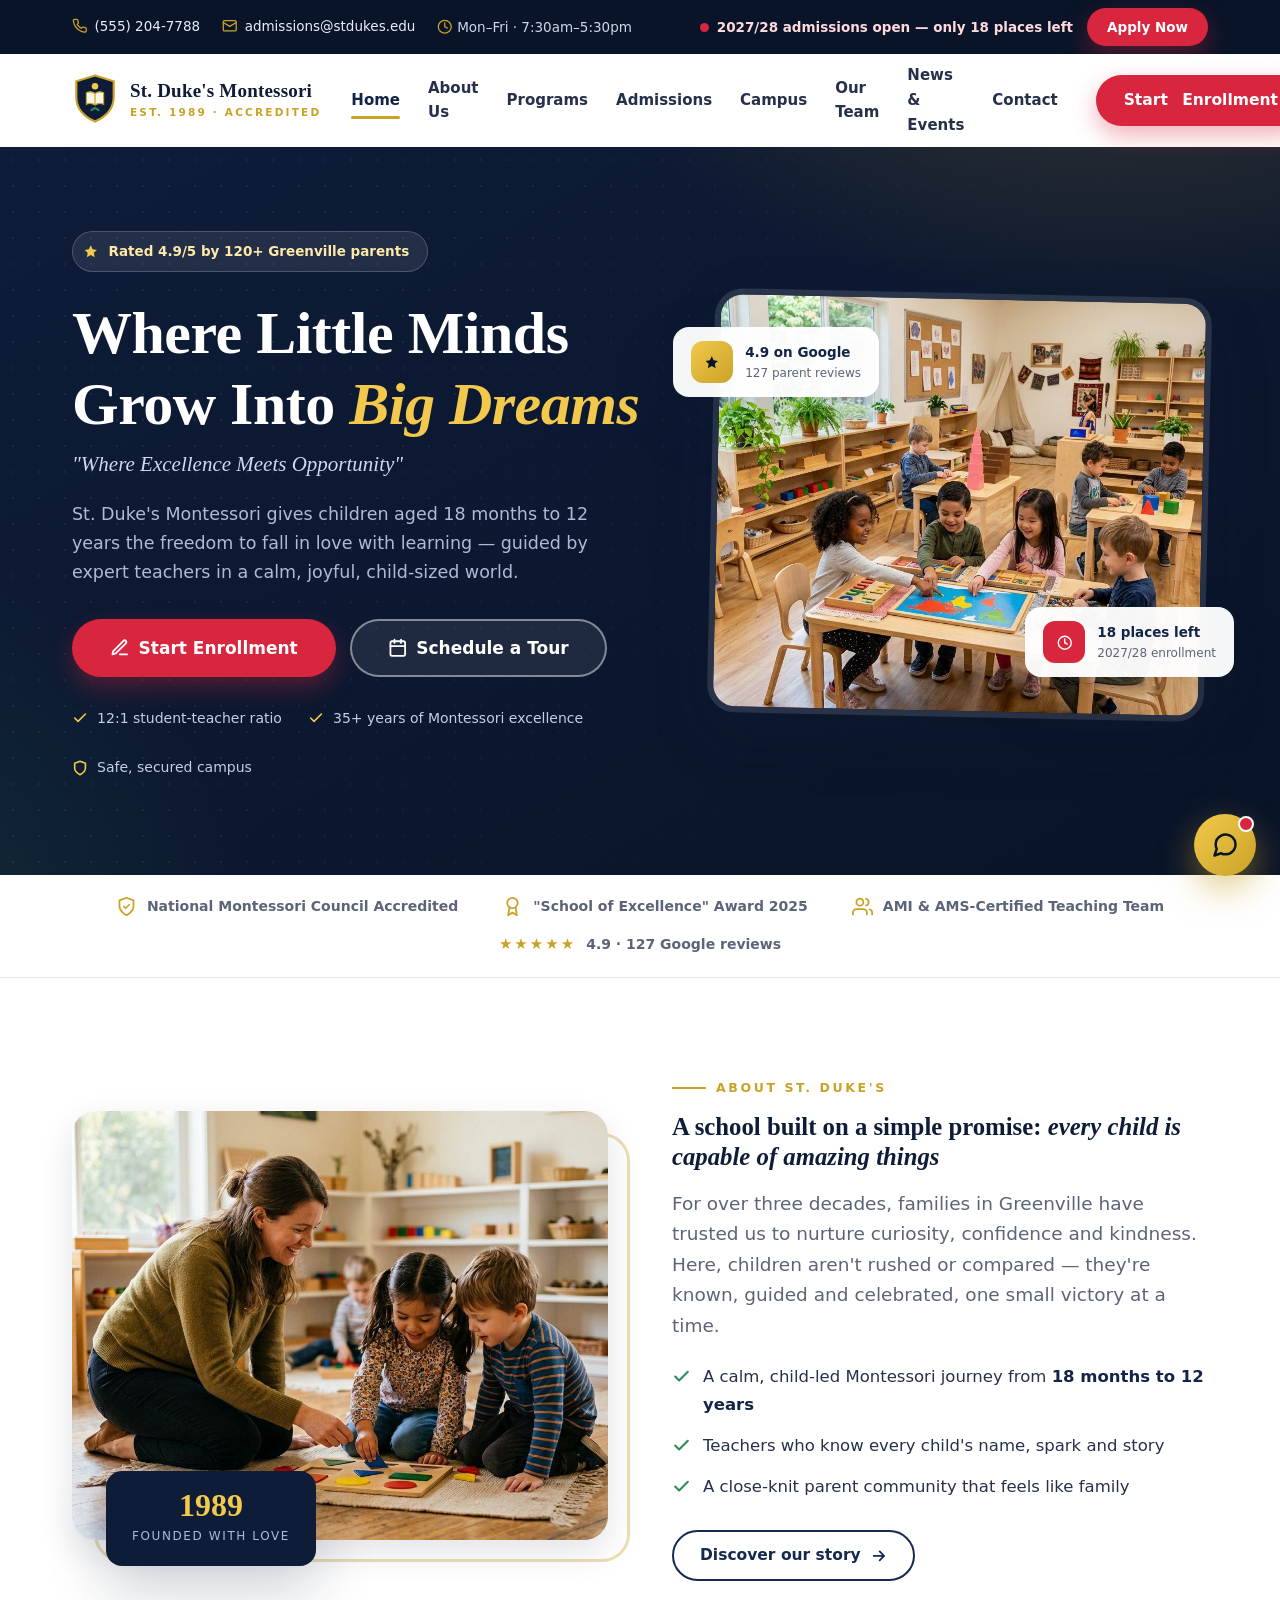
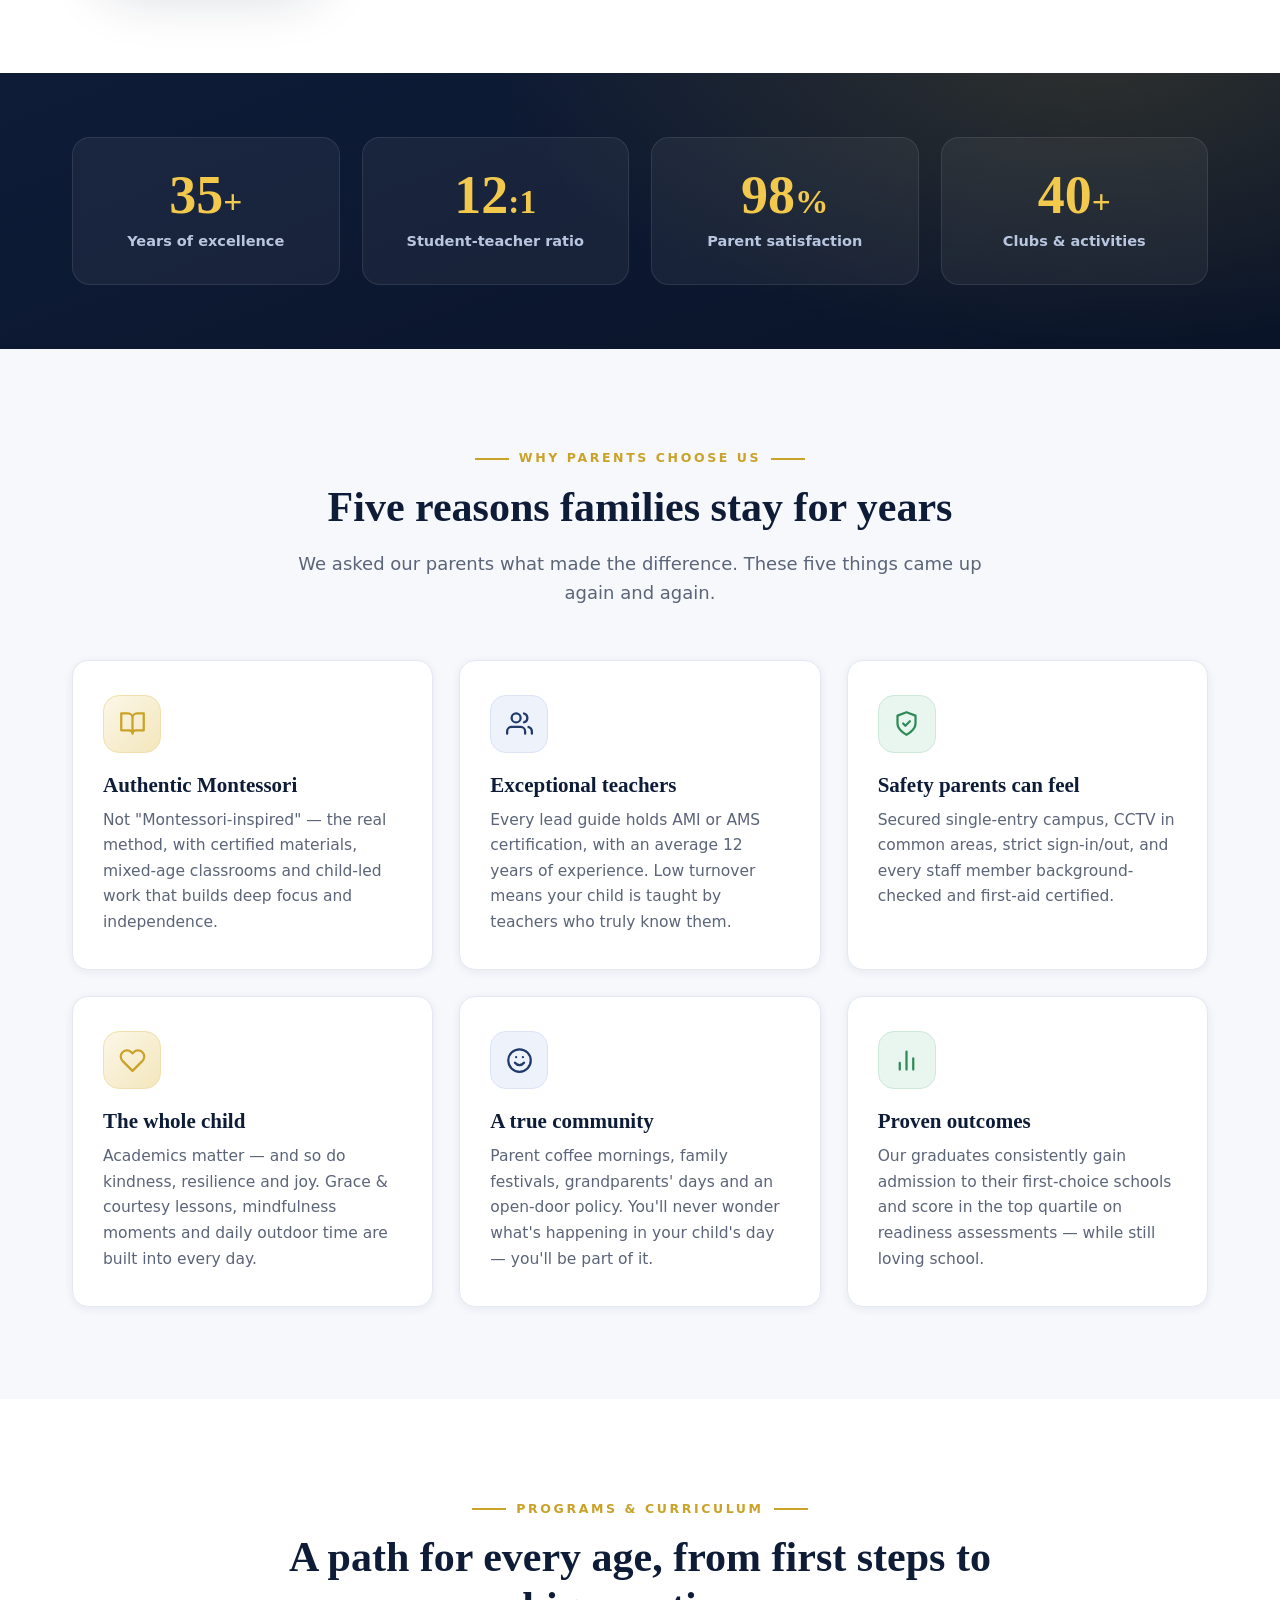
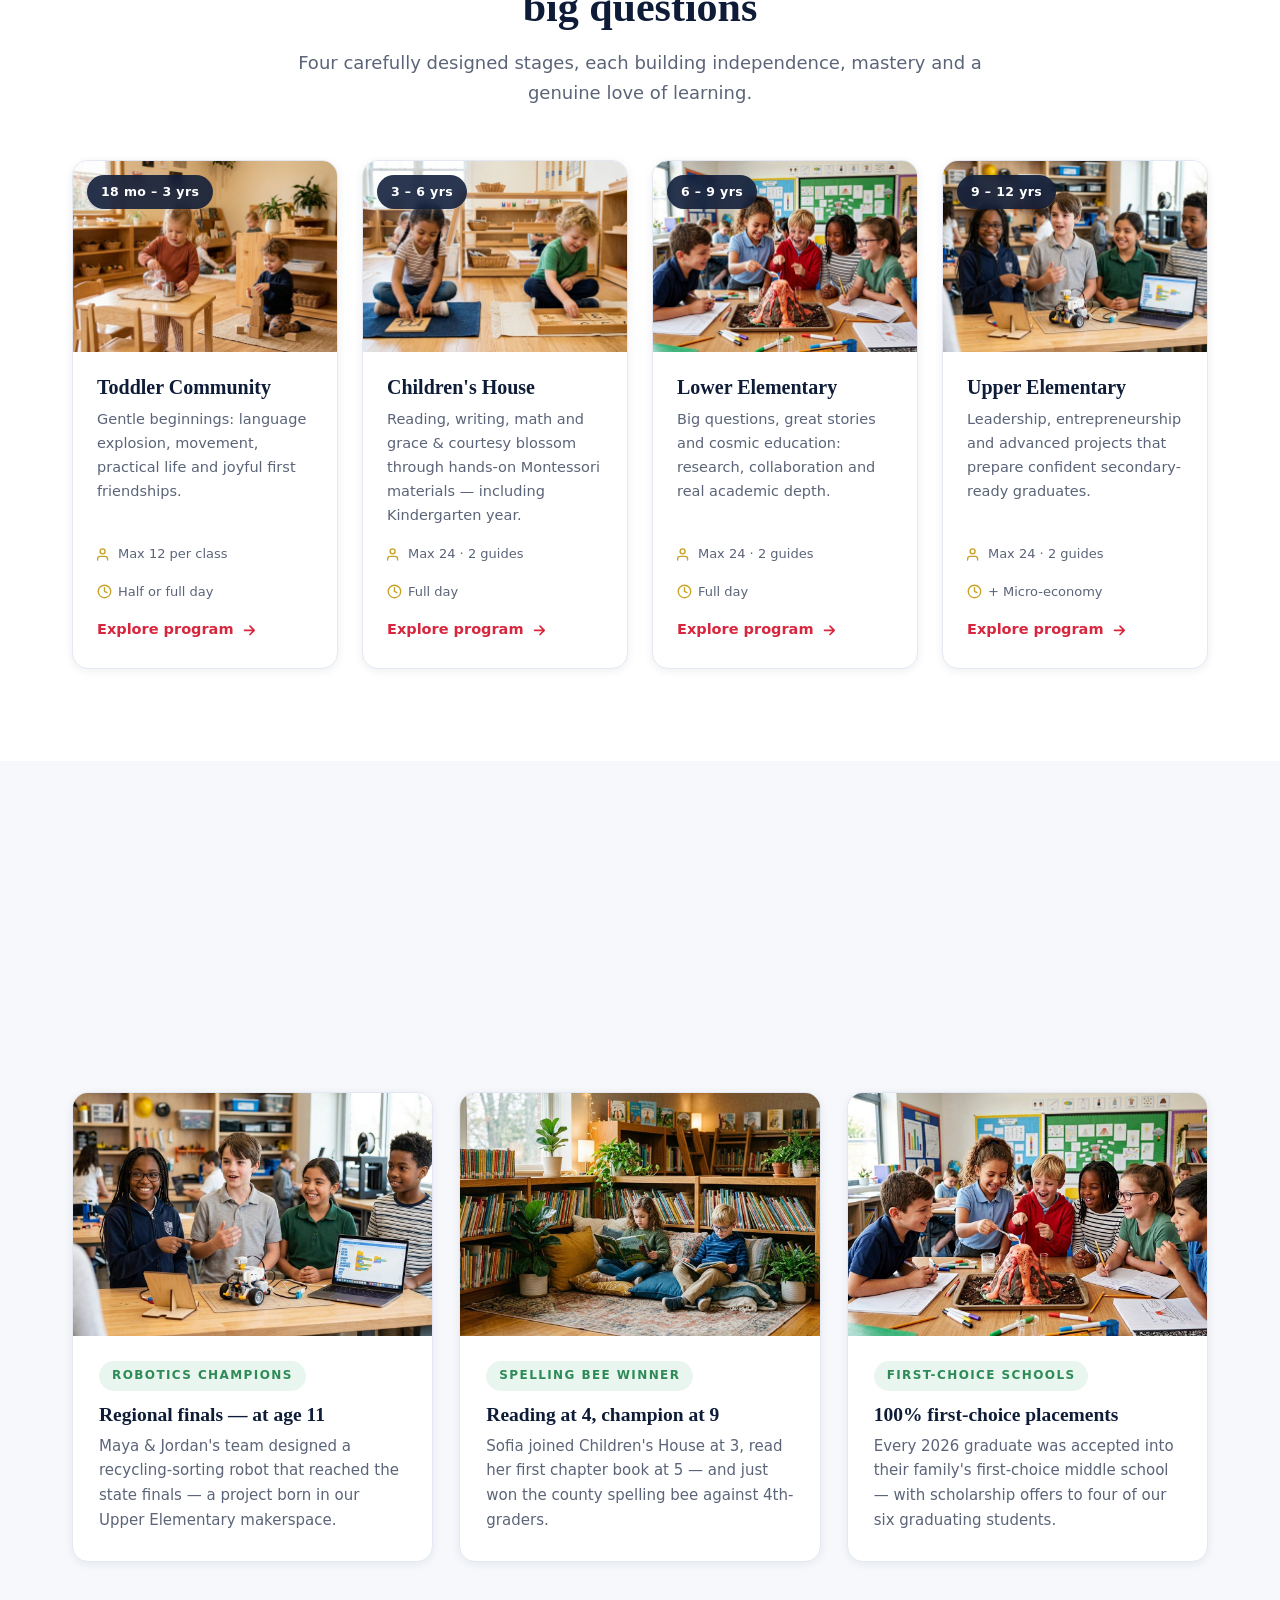
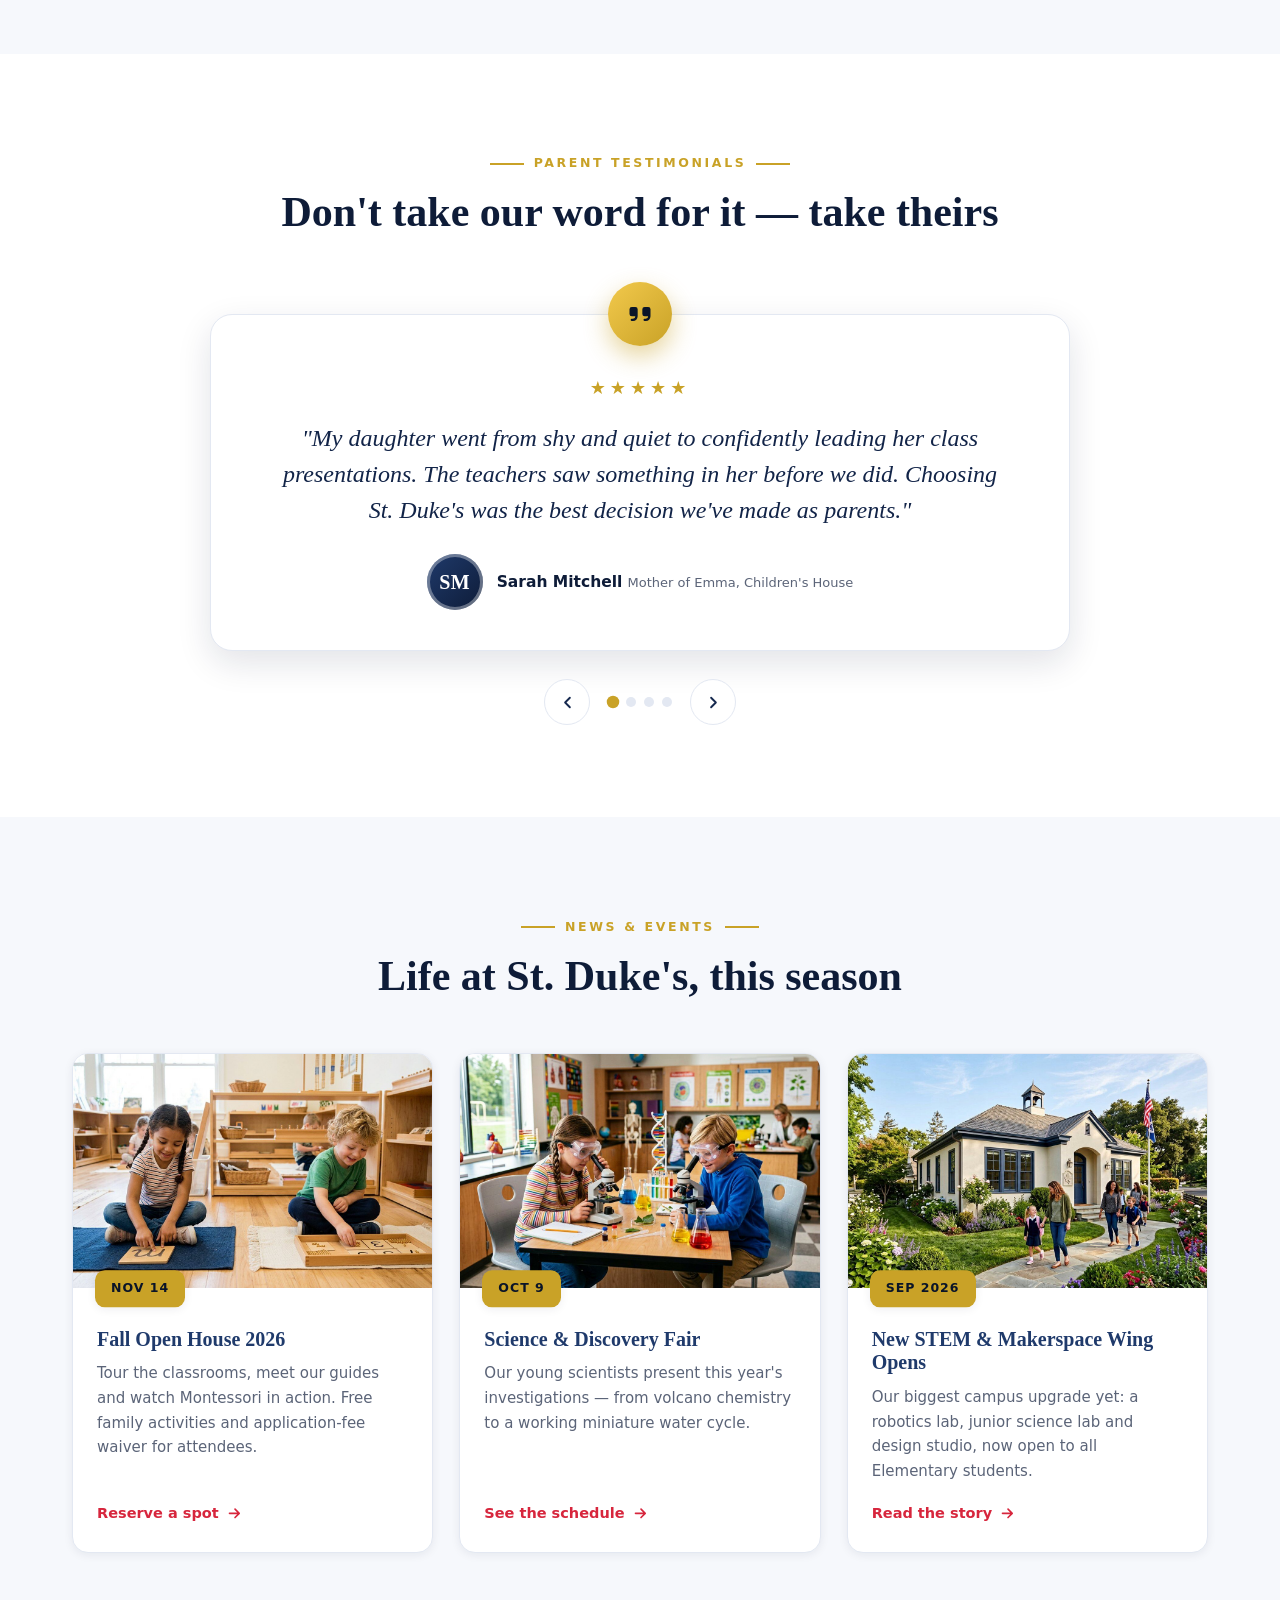
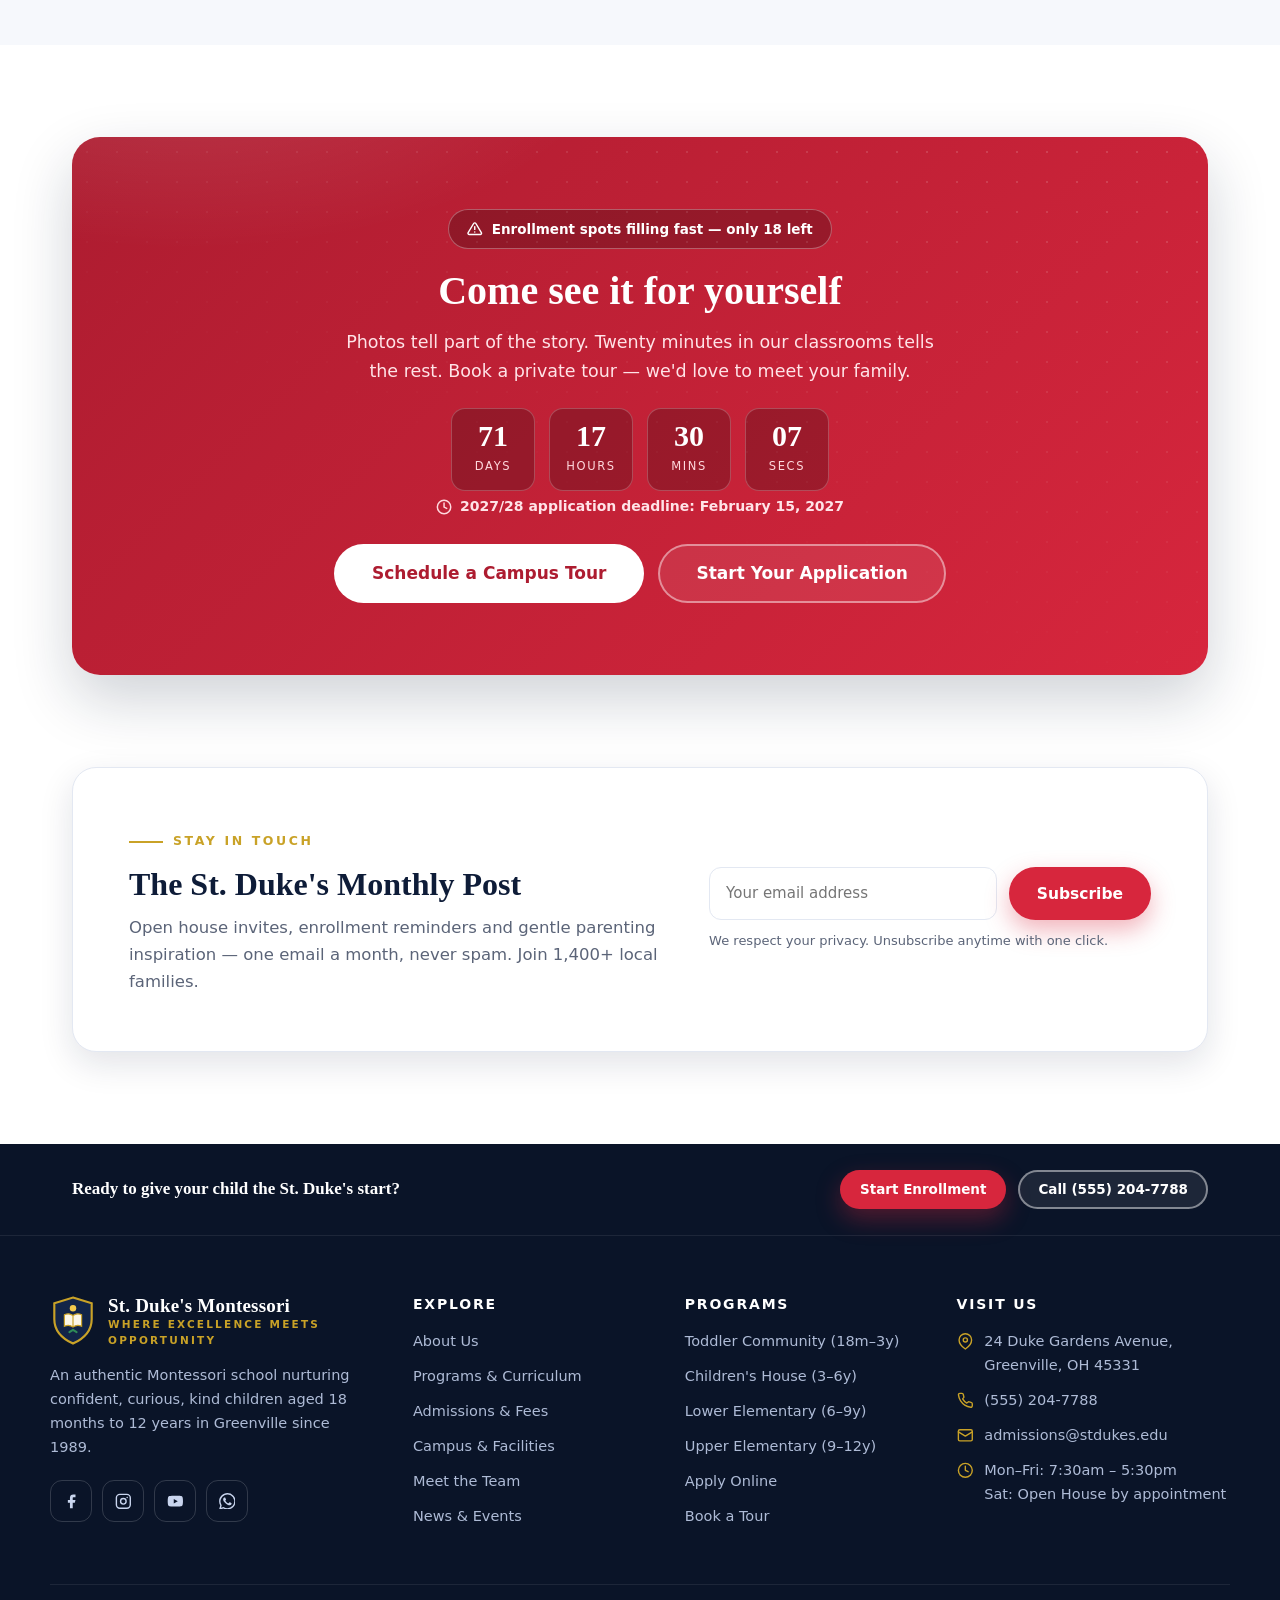
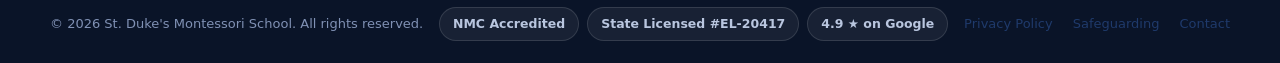
==== index.html @ 79bd8e78 "Build complete St. Duke's Montessori School website - 8 fully responsive pages: home, about, program" ====
<!DOCTYPE html>
<html lang="en">
<head>
  <meta charset="UTF-8">
  <meta name="viewport" content="width=device-width, initial-scale=1.0">
  <title>St. Duke's Montessori School | Top-Rated Montessori in Greenville — Enroll for 2027/28</title>
  <meta name="description" content="St. Duke's Montessori School in Greenville — authentic Montessori education for ages 18 months–12 years. 12:1 ratio, AMI-certified guides, 98% parent satisfaction. Tours every week. Start enrollment today — limited places for 2027/28.">
  <meta name="keywords" content="Greenville schools, Montessori school Greenville, private school, preschool, kindergarten, elementary school, enroll">
  <link rel="canonical" href="https://www.stdukes.edu/">
  <meta property="og:type" content="website">
  <meta property="og:title" content="St. Duke's Montessori School — Where Excellence Meets Opportunity">
  <meta property="og:description" content="Authentic Montessori education for ages 18 months–12 years. 12:1 ratio, 98% parent satisfaction. Schedule a tour today.">
  <meta property="og:image" content="assets/img/hero.jpg">
  <link rel="icon" type="image/svg+xml" href="favicon.svg">
  <link rel="stylesheet" href="css/styles.css">
  <script type="application/ld+json">
  {
    "@context": "https://schema.org",
    "@type": "School",
    "name": "St. Duke's Montessori School",
    "slogan": "Where Excellence Meets Opportunity",
    "description": "Authentic Montessori education for children aged 18 months to 12 years in Greenville.",
    "address": {
      "@type": "PostalAddress",
      "streetAddress": "24 Duke Gardens Avenue",
      "addressLocality": "Greenville",
      "addressRegion": "OH",
      "postalCode": "45331",
      "addressCountry": "US"
    },
    "telephone": "+1-555-204-7788",
    "email": "admissions@stdukes.edu",
    "openingHours": "Mo-Fr 07:30-17:30",
    "foundingDate": "1989",
    "aggregateRating": {
      "@type": "AggregateRating",
      "ratingValue": "4.9",
      "reviewCount": "127"
    }
  }
  </script>
</head>
<body>
  <a class="skip-link" href="#main">Skip to main content</a>

  <!-- ===== Top bar ===== -->
  <div class="topbar">
    <div class="container topbar-inner">
      <ul class="topbar-contact">
        <li>
          <a href="tel:+15552047788">
            <svg class="icon" viewBox="0 0 24 24" fill="none" stroke="currentColor" stroke-width="2" stroke-linecap="round" stroke-linejoin="round"><path d="M22 16.92v3a2 2 0 0 1-2.18 2 19.79 19.79 0 0 1-8.63-3.07 19.5 19.5 0 0 1-6-6 19.79 19.79 0 0 1-3.07-8.67A2 2 0 0 1 4.11 2h3a2 2 0 0 1 2 1.72c.12.9.34 1.79.66 2.64a2 2 0 0 1-.45 2.11L8.09 9.91a16 16 0 0 0 6 6l1.44-1.23a2 2 0 0 1 2.11-.45c.85.32 1.74.54 2.64.66A2 2 0 0 1 22 16.92z"/></svg>
            (555) 204-7788
          </a>
        </li>
        <li>
          <a href="mailto:admissions@stdukes.edu">
            <svg class="icon" viewBox="0 0 24 24" fill="none" stroke="currentColor" stroke-width="2" stroke-linecap="round" stroke-linejoin="round"><rect x="2" y="4" width="20" height="16" rx="2"/><path d="m22 7-10 6L2 7"/></svg>
            admissions@stdukes.edu
          </a>
        </li>
        <li class="hours-item">
          <svg class="icon" viewBox="0 0 24 24" fill="none" stroke="currentColor" stroke-width="2" stroke-linecap="round" stroke-linejoin="round" style="color:var(--gold)"><circle cx="12" cy="12" r="10"/><path d="M12 6v6l4 2"/></svg>
          Mon–Fri · 7:30am–5:30pm
        </li>
      </ul>
      <div class="topbar-right">
        <span class="topbar-urgency"><span class="pulse-dot" aria-hidden="true"></span>2027/28 admissions open — only 18 places left</span>
        <a class="btn btn-red btn-sm" href="admissions.html#apply">Apply Now</a>
      </div>
    </div>
  </div>

  <!-- ===== Header ===== -->
  <header class="site-header">
    <div class="container header-inner">
      <a class="brand" href="index.html" aria-label="St. Duke's Montessori School — home">
        <svg class="brand-crest" viewBox="0 0 64 72" aria-hidden="true">
          <path d="M32 2l26 8v22c0 16-11 27-26 34C17 59 6 48 6 32V10l26-8z" fill="#0e1c38"/>
          <path d="M32 2l26 8v22c0 16-11 27-26 34C17 59 6 48 6 32V10l26-8z" fill="none" stroke="#c9a227" stroke-width="3"/>
          <path d="M20 42c4-2 8-2 12 1 4-3 8-3 12-1v-16c-4-2-8-2-12 1-4-3-8-3-12-1v16z" fill="#fbf6e7" stroke="#c9a227" stroke-width="1.6"/>
          <path d="M32 27v16" stroke="#c9a227" stroke-width="1.6"/>
          <circle cx="32" cy="17" r="4.5" fill="#f2c94c"/>
          <path d="M27 50l5-3 5 3" stroke="#2e8b57" stroke-width="3" fill="none" stroke-linecap="round" stroke-linejoin="round"/>
        </svg>
        <span class="brand-text">
          <span class="brand-name">St. Duke's Montessori</span>
          <span class="brand-tag">Est. 1989 · Accredited</span>
        </span>
      </a>
      <nav class="nav" id="primary-nav" aria-label="Primary navigation">
        <ul>
          <li><a href="index.html" aria-current="page">Home</a></li>
          <li><a href="about.html">About Us</a></li>
          <li><a href="programs.html">Programs</a></li>
          <li><a href="admissions.html">Admissions</a></li>
          <li><a href="facilities.html">Campus</a></li>
          <li><a href="team.html">Our Team</a></li>
          <li><a href="events.html">News &amp; Events</a></li>
          <li><a href="contact.html">Contact</a></li>
        </ul>
      </nav>
      <div class="header-actions">
        <a class="btn btn-red" href="admissions.html#apply"><span class="header-cta-text">Start&nbsp;</span>Enrollment</a>
        <button class="nav-toggle" aria-expanded="false" aria-controls="primary-nav" aria-label="Toggle menu">
          <svg class="icon" viewBox="0 0 24 24" fill="none" stroke="currentColor" stroke-width="2.4" stroke-linecap="round"><path d="M4 7h16M4 12h16M4 17h16"/></svg>
        </button>
      </div>
    </div>
  </header>

  <main id="main">
    <!-- ===== Hero ===== -->
    <section class="hero">
      <div class="container hero-inner">
        <div class="hero-copy">
          <span class="hero-badge">
            <svg class="icon" viewBox="0 0 24 24" fill="currentColor"><path d="M12 2l2.9 6.26L21.5 9.3l-4.75 4.4L18 20.5 12 17l-6 3.5 1.25-6.8L2.5 9.3l6.6-1.04L12 2z"/></svg>
            Rated 4.9/5 by 120+ Greenville parents
          </span>
          <h1>Where Little Minds Grow Into <span class="accent">Big Dreams</span></h1>
          <p class="hero-tagline">"Where Excellence Meets Opportunity"</p>
          <p class="hero-sub">St. Duke's Montessori gives children aged 18 months to 12 years the freedom to fall in love with learning — guided by expert teachers in a calm, joyful, child-sized world.</p>
          <div class="hero-ctas">
            <a class="btn btn-red btn-lg" href="admissions.html#apply">
              <svg class="icon" viewBox="0 0 24 24" fill="none" stroke="currentColor" stroke-width="2.2" stroke-linecap="round" stroke-linejoin="round"><path d="M12 20h9"/><path d="M16.5 3.5a2.12 2.12 0 0 1 3 3L7 19l-4 1 1-4Z"/></svg>
              Start Enrollment
            </a>
            <a class="btn btn-ghost-light btn-lg" href="contact.html#tour">
              <svg class="icon" viewBox="0 0 24 24" fill="none" stroke="currentColor" stroke-width="2.2" stroke-linecap="round" stroke-linejoin="round"><rect x="3" y="4" width="18" height="18" rx="2"/><path d="M16 2v4M8 2v4M3 10h18"/></svg>
              Schedule a Tour
            </a>
          </div>
          <ul class="hero-trust">
            <li>
              <svg class="icon" viewBox="0 0 24 24" fill="none" stroke="currentColor" stroke-width="2.4" stroke-linecap="round" stroke-linejoin="round"><path d="M20 6 9 17l-5-5"/></svg>
              12:1 student-teacher ratio
            </li>
            <li>
              <svg class="icon" viewBox="0 0 24 24" fill="none" stroke="currentColor" stroke-width="2.4" stroke-linecap="round" stroke-linejoin="round"><path d="M20 6 9 17l-5-5"/></svg>
              35+ years of Montessori excellence
            </li>
            <li>
              <svg class="icon" viewBox="0 0 24 24" fill="none" stroke="currentColor" stroke-width="2.4" stroke-linecap="round" stroke-linejoin="round"><path d="M12 22s8-4 8-10V5l-8-3-8 3v7c0 6 8 10 8 10z"/></svg>
              Safe, secured campus
            </li>
          </ul>
        </div>
        <div class="hero-media">
          <div class="hero-frame">
            <img src="assets/img/hero.jpg" alt="Happy children learning together with Montessori materials in a bright St. Duke's classroom" fetchpriority="high">
          </div>
          <div class="float-card fc-rating">
            <span class="fc-icon">
              <svg class="icon" viewBox="0 0 24 24" fill="currentColor"><path d="M12 2l2.9 6.26L21.5 9.3l-4.75 4.4L18 20.5 12 17l-6 3.5 1.25-6.8L2.5 9.3l6.6-1.04L12 2z"/></svg>
            </span>
            <span>4.9 on Google<small>127 parent reviews</small></span>
          </div>
          <div class="float-card fc-spots">
            <span class="fc-icon">
              <svg class="icon" viewBox="0 0 24 24" fill="none" stroke="currentColor" stroke-width="2.2" stroke-linecap="round" stroke-linejoin="round"><circle cx="12" cy="12" r="10"/><path d="M12 6v6l4 2"/></svg>
            </span>
            <span>18 places left<small>2027/28 enrollment</small></span>
          </div>
        </div>
      </div>
    </section>

    <!-- ===== Trust strip ===== -->
    <div class="trust-strip">
      <div class="container trust-inner">
        <span class="trust-item">
          <svg class="icon" viewBox="0 0 24 24" fill="none" stroke="currentColor" stroke-width="2" stroke-linecap="round" stroke-linejoin="round"><path d="M12 22s8-4 8-10V5l-8-3-8 3v7c0 6 8 10 8 10z"/><path d="m9 12 2 2 4-4"/></svg>
          National Montessori Council Accredited
        </span>
        <span class="trust-item">
          <svg class="icon" viewBox="0 0 24 24" fill="none" stroke="currentColor" stroke-width="2" stroke-linecap="round" stroke-linejoin="round"><circle cx="12" cy="8" r="6"/><path d="M15.5 13 17 22l-5-3-5 3 1.5-9"/></svg>
          "School of Excellence" Award 2025
        </span>
        <span class="trust-item">
          <svg class="icon" viewBox="0 0 24 24" fill="none" stroke="currentColor" stroke-width="2" stroke-linecap="round" stroke-linejoin="round"><path d="M17 21v-2a4 4 0 0 0-4-4H5a4 4 0 0 0-4 4v2"/><circle cx="9" cy="7" r="4"/><path d="M23 21v-2a4 4 0 0 0-3-3.87M16 3.13a4 4 0 0 1 0 7.75"/></svg>
          AMI &amp; AMS-Certified Teaching Team
        </span>
        <span class="trust-item"><span class="stars" aria-hidden="true">★★★★★</span> 4.9 · 127 Google reviews</span>
      </div>
    </div>

    <!-- ===== About teaser ===== -->
    <section class="section">
      <div class="container split">
        <div class="split-media reveal">
          <img src="assets/img/about.jpg" alt="A St. Duke's teacher guiding two children through a hands-on Montessori activity" loading="lazy">
          <div class="split-badge">
            <span class="num">1989</span>
            <span class="lbl">Founded with love</span>
          </div>
        </div>
        <div class="reveal reveal-d1">
          <span class="eyebrow">About St. Duke's</span>
          <h2>A school built on a simple promise: <em>every child is capable of amazing things</em></h2>
          <p class="lead" style="margin: 18px 0 22px;">For over three decades, families in Greenville have trusted us to nurture curiosity, confidence and kindness. Here, children aren't rushed or compared — they're known, guided and celebrated, one small victory at a time.</p>
          <ul class="check-list" style="margin-bottom: 30px;">
            <li>
              <svg class="icon" viewBox="0 0 24 24" fill="none" stroke="currentColor" stroke-width="2.6" stroke-linecap="round" stroke-linejoin="round"><path d="M20 6 9 17l-5-5"/></svg>
              <span>A calm, child-led Montessori journey from <strong>18 months to 12 years</strong></span>
            </li>
            <li>
              <svg class="icon" viewBox="0 0 24 24" fill="none" stroke="currentColor" stroke-width="2.6" stroke-linecap="round" stroke-linejoin="round"><path d="M20 6 9 17l-5-5"/></svg>
              <span>Teachers who know every child's name, spark and story</span>
            </li>
            <li>
              <svg class="icon" viewBox="0 0 24 24" fill="none" stroke="currentColor" stroke-width="2.6" stroke-linecap="round" stroke-linejoin="round"><path d="M20 6 9 17l-5-5"/></svg>
              <span>A close-knit parent community that feels like family</span>
            </li>
          </ul>
          <a class="btn btn-outline" href="about.html">
            Discover our story
            <svg class="icon" viewBox="0 0 24 24" fill="none" stroke="currentColor" stroke-width="2.4" stroke-linecap="round" stroke-linejoin="round"><path d="M5 12h14M13 6l6 6-6 6"/></svg>
          </a>
        </div>
      </div>
    </section>

    <!-- ===== Stats band ===== -->
    <section class="section-navy section-sm">
      <div class="container">
        <div class="stats-grid">
          <div class="stat-card reveal">
            <div class="stat-num"><span data-count="35">35</span><span class="suffix">+</span></div>
            <div class="stat-lbl">Years of excellence</div>
          </div>
          <div class="stat-card reveal reveal-d1">
            <div class="stat-num"><span data-count="12">12</span><span class="suffix">:1</span></div>
            <div class="stat-lbl">Student-teacher ratio</div>
          </div>
          <div class="stat-card reveal reveal-d2">
            <div class="stat-num"><span data-count="98">98</span><span class="suffix">%</span></div>
            <div class="stat-lbl">Parent satisfaction</div>
          </div>
          <div class="stat-card reveal reveal-d3">
            <div class="stat-num"><span data-count="40">40</span><span class="suffix">+</span></div>
            <div class="stat-lbl">Clubs &amp; activities</div>
          </div>
        </div>
      </div>
    </section>

    <!-- ===== Why choose us ===== -->
    <section class="section section-alt" id="why-us">
      <div class="container">
        <div class="section-head center reveal">
          <span class="eyebrow">Why parents choose us</span>
          <h2>Five reasons families stay for years</h2>
          <p class="lead">We asked our parents what made the difference. These five things came up again and again.</p>
        </div>
        <div class="features-grid">
          <article class="feature-card reveal">
            <span class="feature-icon">
              <svg class="icon" viewBox="0 0 24 24" fill="none" stroke="currentColor" stroke-width="2" stroke-linecap="round" stroke-linejoin="round"><path d="M2 3h6a4 4 0 0 1 4 4v14a3 3 0 0 0-3-3H2zM22 3h-6a4 4 0 0 0-4 4v14a3 3 0 0 1 3-3h7z"/></svg>
            </span>
            <h3>Authentic Montessori</h3>
            <p>Not "Montessori-inspired" — the real method, with certified materials, mixed-age classrooms and child-led work that builds deep focus and independence.</p>
          </article>
          <article class="feature-card reveal reveal-d1">
            <span class="feature-icon">
              <svg class="icon" viewBox="0 0 24 24" fill="none" stroke="currentColor" stroke-width="2" stroke-linecap="round" stroke-linejoin="round"><path d="M17 21v-2a4 4 0 0 0-4-4H5a4 4 0 0 0-4 4v2"/><circle cx="9" cy="7" r="4"/><path d="M23 21v-2a4 4 0 0 0-3-3.87M16 3.13a4 4 0 0 1 0 7.75"/></svg>
            </span>
            <h3>Exceptional teachers</h3>
            <p>Every lead guide holds AMI or AMS certification, with an average 12 years of experience. Low turnover means your child is taught by teachers who truly know them.</p>
          </article>
          <article class="feature-card reveal reveal-d2">
            <span class="feature-icon">
              <svg class="icon" viewBox="0 0 24 24" fill="none" stroke="currentColor" stroke-width="2" stroke-linecap="round" stroke-linejoin="round"><path d="M12 22s8-4 8-10V5l-8-3-8 3v7c0 6 8 10 8 10z"/><path d="m9 12 2 2 4-4"/></svg>
            </span>
            <h3>Safety parents can feel</h3>
            <p>Secured single-entry campus, CCTV in common areas, strict sign-in/out, and every staff member background-checked and first-aid certified.</p>
          </article>
          <article class="feature-card reveal">
            <span class="feature-icon">
              <svg class="icon" viewBox="0 0 24 24" fill="none" stroke="currentColor" stroke-width="2" stroke-linecap="round" stroke-linejoin="round"><path d="M20.84 4.61a5.5 5.5 0 0 0-7.78 0L12 5.67l-1.06-1.06a5.5 5.5 0 0 0-7.78 7.78l1.06 1.06L12 21.23l7.78-7.78 1.06-1.06a5.5 5.5 0 0 0 0-7.78z"/></svg>
            </span>
            <h3>The whole child</h3>
            <p>Academics matter — and so do kindness, resilience and joy. Grace &amp; courtesy lessons, mindfulness moments and daily outdoor time are built into every day.</p>
          </article>
          <article class="feature-card reveal reveal-d1">
            <span class="feature-icon">
              <svg class="icon" viewBox="0 0 24 24" fill="none" stroke="currentColor" stroke-width="2" stroke-linecap="round" stroke-linejoin="round"><circle cx="12" cy="12" r="10"/><path d="M8 14s1.5 2 4 2 4-2 4-2M9 9h.01M15 9h.01"/></svg>
            </span>
            <h3>A true community</h3>
            <p>Parent coffee mornings, family festivals, grandparents' days and an open-door policy. You'll never wonder what's happening in your child's day — you'll be part of it.</p>
          </article>
          <article class="feature-card reveal reveal-d2">
            <span class="feature-icon">
              <svg class="icon" viewBox="0 0 24 24" fill="none" stroke="currentColor" stroke-width="2" stroke-linecap="round" stroke-linejoin="round"><path d="M18 20V10M12 20V4M6 20v-6"/></svg>
            </span>
            <h3>Proven outcomes</h3>
            <p>Our graduates consistently gain admission to their first-choice schools and score in the top quartile on readiness assessments — while still loving school.</p>
          </article>
        </div>
      </div>
    </section>

    <!-- ===== Programs preview ===== -->
    <section class="section" id="programs">
      <div class="container">
        <div class="section-head center reveal">
          <span class="eyebrow">Programs &amp; curriculum</span>
          <h2>A path for every age, from first steps to big questions</h2>
          <p class="lead">Four carefully designed stages, each building independence, mastery and a genuine love of learning.</p>
        </div>
        <div class="programs-grid">
          <article class="program-card reveal">
            <div class="img-wrap">
              <img src="assets/img/program-toddler.jpg" alt="Toddlers exploring practical-life activities in the Toddler Community classroom" loading="lazy">
              <span class="program-age">18 mo – 3 yrs</span>
            </div>
            <div class="program-body">
              <h3>Toddler Community</h3>
              <p>Gentle beginnings: language explosion, movement, practical life and joyful first friendships.</p>
              <div class="program-meta">
                <span>
                  <svg class="icon" viewBox="0 0 24 24" fill="none" stroke="currentColor" stroke-width="2.2" stroke-linecap="round" stroke-linejoin="round"><path d="M17 21v-2a4 4 0 0 0-4-4H5a4 4 0 0 0-4 4v2"/><circle cx="9" cy="7" r="4"/></svg>
                  Max 12 per class
                </span>
                <span>
                  <svg class="icon" viewBox="0 0 24 24" fill="none" stroke="currentColor" stroke-width="2.2" stroke-linecap="round" stroke-linejoin="round"><circle cx="12" cy="12" r="10"/><path d="M12 6v6l4 2"/></svg>
                  Half or full day
                </span>
              </div>
              <a class="link-arrow" href="programs.html#toddler">Explore program <svg class="icon" viewBox="0 0 24 24" fill="none" stroke="currentColor" stroke-width="2.4" stroke-linecap="round" stroke-linejoin="round"><path d="M5 12h14M13 6l6 6-6 6"/></svg></a>
            </div>
          </article>
          <article class="program-card reveal reveal-d1">
            <div class="img-wrap">
              <img src="assets/img/program-casa.jpg" alt="Children working with golden bead math materials in the Children's House" loading="lazy">
              <span class="program-age">3 – 6 yrs</span>
            </div>
            <div class="program-body">
              <h3>Children's House</h3>
              <p>Reading, writing, math and grace &amp; courtesy blossom through hands-on Montessori materials — including Kindergarten year.</p>
              <div class="program-meta">
                <span>
                  <svg class="icon" viewBox="0 0 24 24" fill="none" stroke="currentColor" stroke-width="2.2" stroke-linecap="round" stroke-linejoin="round"><path d="M17 21v-2a4 4 0 0 0-4-4H5a4 4 0 0 0-4 4v2"/><circle cx="9" cy="7" r="4"/></svg>
                  Max 24 · 2 guides
                </span>
                <span>
                  <svg class="icon" viewBox="0 0 24 24" fill="none" stroke="currentColor" stroke-width="2.2" stroke-linecap="round" stroke-linejoin="round"><circle cx="12" cy="12" r="10"/><path d="M12 6v6l4 2"/></svg>
                  Full day
                </span>
              </div>
              <a class="link-arrow" href="programs.html#casa">Explore program <svg class="icon" viewBox="0 0 24 24" fill="none" stroke="currentColor" stroke-width="2.4" stroke-linecap="round" stroke-linejoin="round"><path d="M5 12h14M13 6l6 6-6 6"/></svg></a>
            </div>
          </article>
          <article class="program-card reveal reveal-d2">
            <div class="img-wrap">
              <img src="assets/img/program-elementary.jpg" alt="Lower Elementary students collaborating on a hands-on science project" loading="lazy">
              <span class="program-age">6 – 9 yrs</span>
            </div>
            <div class="program-body">
              <h3>Lower Elementary</h3>
              <p>Big questions, great stories and cosmic education: research, collaboration and real academic depth.</p>
              <div class="program-meta">
                <span>
                  <svg class="icon" viewBox="0 0 24 24" fill="none" stroke="currentColor" stroke-width="2.2" stroke-linecap="round" stroke-linejoin="round"><path d="M17 21v-2a4 4 0 0 0-4-4H5a4 4 0 0 0-4 4v2"/><circle cx="9" cy="7" r="4"/></svg>
                  Max 24 · 2 guides
                </span>
                <span>
                  <svg class="icon" viewBox="0 0 24 24" fill="none" stroke="currentColor" stroke-width="2.2" stroke-linecap="round" stroke-linejoin="round"><circle cx="12" cy="12" r="10"/><path d="M12 6v6l4 2"/></svg>
                  Full day
                </span>
              </div>
              <a class="link-arrow" href="programs.html#lower">Explore program <svg class="icon" viewBox="0 0 24 24" fill="none" stroke="currentColor" stroke-width="2.4" stroke-linecap="round" stroke-linejoin="round"><path d="M5 12h14M13 6l6 6-6 6"/></svg></a>
            </div>
          </article>
          <article class="program-card reveal reveal-d3">
            <div class="img-wrap">
              <img src="assets/img/program-upper.jpg" alt="Upper Elementary students presenting a robotics project in the makerspace" loading="lazy">
              <span class="program-age">9 – 12 yrs</span>
            </div>
            <div class="program-body">
              <h3>Upper Elementary</h3>
              <p>Leadership, entrepreneurship and advanced projects that prepare confident secondary-ready graduates.</p>
              <div class="program-meta">
                <span>
                  <svg class="icon" viewBox="0 0 24 24" fill="none" stroke="currentColor" stroke-width="2.2" stroke-linecap="round" stroke-linejoin="round"><path d="M17 21v-2a4 4 0 0 0-4-4H5a4 4 0 0 0-4 4v2"/><circle cx="9" cy="7" r="4"/></svg>
                  Max 24 · 2 guides
                </span>
                <span>
                  <svg class="icon" viewBox="0 0 24 24" fill="none" stroke="currentColor" stroke-width="2.2" stroke-linecap="round" stroke-linejoin="round"><circle cx="12" cy="12" r="10"/><path d="M12 6v6l4 2"/></svg>
                  + Micro-economy
                </span>
              </div>
              <a class="link-arrow" href="programs.html#upper">Explore program <svg class="icon" viewBox="0 0 24 24" fill="none" stroke="currentColor" stroke-width="2.4" stroke-linecap="round" stroke-linejoin="round"><path d="M5 12h14M13 6l6 6-6 6"/></svg></a>
            </div>
          </article>
        </div>
      </div>
    </section>

    <!-- ===== Success stories ===== -->
    <section class="section section-alt">
      <div class="container">
        <div class="section-head center reveal">
          <span class="eyebrow">Student success stories</span>
          <h2>Where do St. Duke's children go? Anywhere they set their minds to.</h2>
          <p class="lead">Real children, real results — because confidence built early lasts a lifetime.</p>
        </div>
        <div class="stories-grid">
          <article class="story-card reveal">
            <img src="assets/img/program-upper.jpg" alt="Students presenting their winning robotics project" loading="lazy">
            <div class="story-body">
              <span class="story-tag">Robotics Champions</span>
              <h3>Regional finals — at age 11</h3>
              <p>Maya &amp; Jordan's team designed a recycling-sorting robot that reached the state finals — a project born in our Upper Elementary makerspace.</p>
            </div>
          </article>
          <article class="story-card reveal reveal-d1">
            <img src="assets/img/fac-library.jpg" alt="Children reading in the school library" loading="lazy">
            <div class="story-body">
              <span class="story-tag">Spelling Bee Winner</span>
              <h3>Reading at 4, champion at 9</h3>
              <p>Sofia joined Children's House at 3, read her first chapter book at 5 — and just won the county spelling bee against 4th-graders.</p>
            </div>
          </article>
          <article class="story-card reveal reveal-d2">
            <img src="assets/img/program-elementary.jpg" alt="Elementary students celebrating a successful science project" loading="lazy">
            <div class="story-body">
              <span class="story-tag">First-Choice Schools</span>
              <h3>100% first-choice placements</h3>
              <p>Every 2026 graduate was accepted into their family's first-choice middle school — with scholarship offers to four of our six graduating students.</p>
            </div>
          </article>
        </div>
      </div>
    </section>

    <!-- ===== Testimonials ===== -->
    <section class="section" id="testimonials">
      <div class="container">
        <div class="section-head center reveal" style="margin-bottom: 44px;">
          <span class="eyebrow">Parent testimonials</span>
          <h2>Don't take our word for it — take theirs</h2>
        </div>
        <div class="testimonial-wrap reveal" data-slider>
          <span class="quote-mark">
            <svg class="icon" viewBox="0 0 24 24" fill="currentColor"><path d="M10 8v6a4 4 0 0 1-4 4H5a1 1 0 0 1 0-2h1a2 2 0 0 0 2-2H5a2 2 0 0 1-2-2V8a2 2 0 0 1 2-2h3a2 2 0 0 1 2 2zm11 0v6a4 4 0 0 1-4 4h-1a1 1 0 0 1 0-2h1a2 2 0 0 0 2-2h-3a2 2 0 0 1-2-2V8a2 2 0 0 1 2-2h3a2 2 0 0 1 2 2z"/></svg>
          </span>
          <div class="testimonial-card active">
            <div class="testimonial-stars" aria-label="5 out of 5 stars">★★★★★</div>
            <p class="testimonial-text">"My daughter went from shy and quiet to confidently leading her class presentations. The teachers saw something in her before we did. Choosing St. Duke's was the best decision we've made as parents."</p>
            <div class="testimonial-person">
              <span class="avatar avatar-1" aria-hidden="true">SM</span>
              <span class="who">
                <span class="name">Sarah Mitchell</span>
                <span class="role">Mother of Emma, Children's House</span>
              </span>
            </div>
          </div>
          <div class="testimonial-card">
            <div class="testimonial-stars" aria-label="5 out of 5 stars">★★★★★</div>
            <p class="testimonial-text">"We moved our son mid-year after he was miserable at his old school. Within three weeks at St. Duke's he was racing us to the car in the morning. His grades — and his smile — say everything."</p>
            <div class="testimonial-person">
              <span class="avatar avatar-3" aria-hidden="true">DC</span>
              <span class="who">
                <span class="name">Daniel &amp; Priya Chen</span>
                <span class="role">Parents of Lucas, Lower Elementary</span>
              </span>
            </div>
          </div>
          <div class="testimonial-card">
            <div class="testimonial-stars" aria-label="5 out of 5 stars">★★★★★</div>
            <p class="testimonial-text">"As a first-time mom, safety was everything to me. The secure campus, the daily photo updates, the way teachers greet my twins by name — I drop them off with total peace of mind."</p>
            <div class="testimonial-person">
              <span class="avatar avatar-5" aria-hidden="true">AO</span>
              <span class="who">
                <span class="name">Amara Osei</span>
                <span class="role">Mother of twins, Toddler Community</span>
              </span>
            </div>
          </div>
          <div class="testimonial-card">
            <div class="testimonial-stars" aria-label="5 out of 5 stars">★★★★★</div>
            <p class="testimonial-text">"Three children, nine years at St. Duke's. Each one challenged at exactly their level, each one completely different, each one thriving. The value for money is extraordinary."</p>
            <div class="testimonial-person">
              <span class="avatar avatar-6" aria-hidden="true">JR</span>
              <span class="who">
                <span class="name">James Rodriguez</span>
                <span class="role">Father of three, all programs</span>
              </span>
            </div>
          </div>
          <div class="testimonial-nav">
            <button class="t-btn" data-prev aria-label="Previous testimonial">
              <svg class="icon" viewBox="0 0 24 24" fill="none" stroke="currentColor" stroke-width="2.4" stroke-linecap="round" stroke-linejoin="round"><path d="M15 18l-6-6 6-6"/></svg>
            </button>
            <div class="t-dots" role="tablist" aria-label="Choose testimonial"></div>
            <button class="t-btn" data-next aria-label="Next testimonial">
              <svg class="icon" viewBox="0 0 24 24" fill="none" stroke="currentColor" stroke-width="2.4" stroke-linecap="round" stroke-linejoin="round"><path d="M9 6l6 6-6 6"/></svg>
            </button>
          </div>
        </div>
      </div>
    </section>

    <!-- ===== News & events preview ===== -->
    <section class="section section-alt">
      <div class="container">
        <div class="section-head center reveal">
          <span class="eyebrow">News &amp; events</span>
          <h2>Life at St. Duke's, this season</h2>
        </div>
        <div class="news-grid">
          <article class="news-card reveal">
            <div class="img-wrap">
              <img src="assets/img/program-casa.jpg" alt="Children exploring Montessori materials at Open House" loading="lazy">
              <span class="news-date">Nov 14</span>
            </div>
            <div class="news-body">
              <h3><a href="events.html">Fall Open House 2026</a></h3>
              <p>Tour the classrooms, meet our guides and watch Montessori in action. Free family activities and application-fee waiver for attendees.</p>
              <a class="link-arrow" href="events.html">Reserve a spot <svg class="icon" viewBox="0 0 24 24" fill="none" stroke="currentColor" stroke-width="2.4" stroke-linecap="round" stroke-linejoin="round"><path d="M5 12h14M13 6l6 6-6 6"/></svg></a>
            </div>
          </article>
          <article class="news-card reveal reveal-d1">
            <div class="img-wrap">
              <img src="assets/img/fac-lab.jpg" alt="Children using microscopes in the new junior science lab" loading="lazy">
              <span class="news-date">Oct 9</span>
            </div>
            <div class="news-body">
              <h3><a href="events.html">Science &amp; Discovery Fair</a></h3>
              <p>Our young scientists present this year's investigations — from volcano chemistry to a working miniature water cycle.</p>
              <a class="link-arrow" href="events.html">See the schedule <svg class="icon" viewBox="0 0 24 24" fill="none" stroke="currentColor" stroke-width="2.4" stroke-linecap="round" stroke-linejoin="round"><path d="M5 12h14M13 6l6 6-6 6"/></svg></a>
            </div>
          </article>
          <article class="news-card reveal reveal-d2">
            <div class="img-wrap">
              <img src="assets/img/campus.jpg" alt="St. Duke's campus on a bright morning" loading="lazy">
              <span class="news-date">Sep 2026</span>
            </div>
            <div class="news-body">
              <h3><a href="events.html">New STEM &amp; Makerspace Wing Opens</a></h3>
              <p>Our biggest campus upgrade yet: a robotics lab, junior science lab and design studio, now open to all Elementary students.</p>
              <a class="link-arrow" href="events.html">Read the story <svg class="icon" viewBox="0 0 24 24" fill="none" stroke="currentColor" stroke-width="2.4" stroke-linecap="round" stroke-linejoin="round"><path d="M5 12h14M13 6l6 6-6 6"/></svg></a>
            </div>
          </article>
        </div>
      </div>
    </section>

    <!-- ===== CTA band ===== -->
    <section class="section">
      <div class="container">
        <div class="cta-band reveal">
          <span class="urgency-pill" style="background:rgba(0,0,0,.22);border-color:rgba(255,255,255,.3);color:#fff;">
            <svg class="icon" viewBox="0 0 24 24" fill="none" stroke="currentColor" stroke-width="2.2" stroke-linecap="round" stroke-linejoin="round"><path d="M10.29 3.86 1.82 18a2 2 0 0 0 1.71 3h16.94a2 2 0 0 0 1.71-3L13.71 3.86a2 2 0 0 0-3.42 0zM12 9v4M12 17h.01"/></svg>
            Enrollment spots filling fast — only 18 left
          </span>
          <h2 style="margin-top: 18px;">Come see it for yourself</h2>
          <p>Photos tell part of the story. Twenty minutes in our classrooms tells the rest. Book a private tour — we'd love to meet your family.</p>
          <div class="countdown" data-countdown aria-label="Time left to apply for 2027/28">
            <div class="count-box"><span class="num" data-unit="days">--</span><span class="lbl">Days</span></div>
            <div class="count-box"><span class="num" data-unit="hours">--</span><span class="lbl">Hours</span></div>
            <div class="count-box"><span class="num" data-unit="minutes">--</span><span class="lbl">Mins</span></div>
            <div class="count-box"><span class="num" data-unit="seconds">--</span><span class="lbl">Secs</span></div>
          </div>
          <p class="cta-note">
            <svg class="icon" viewBox="0 0 24 24" fill="none" stroke="currentColor" stroke-width="2.2" stroke-linecap="round" stroke-linejoin="round"><circle cx="12" cy="12" r="10"/><path d="M12 6v6l4 2"/></svg>
            2027/28 application deadline: February 15, 2027
          </p>
          <div class="cta-actions">
            <a class="btn btn-white btn-lg" href="contact.html#tour">Schedule a Campus Tour</a>
            <a class="btn btn-ghost-light btn-lg" href="admissions.html#apply">Start Your Application</a>
          </div>
        </div>
      </div>
    </section>

    <!-- ===== Newsletter ===== -->
    <section class="section" style="padding-top: 0;">
      <div class="container">
        <div class="newsletter-card reveal">
          <div>
            <span class="eyebrow">Stay in touch</span>
            <h2>The St. Duke's Monthly Post</h2>
            <p>Open house invites, enrollment reminders and gentle parenting inspiration — one email a month, never spam. Join 1,400+ local families.</p>
          </div>
          <div data-form-success-anchor>
            <form class="newsletter-form" data-form novalidate>
              <div class="form-field" style="flex:1;">
                <label for="nl-email" class="sr-only" style="position:absolute;left:-9999px;">Your email address</label>
                <input id="nl-email" name="email" type="email" placeholder="Your email address" required autocomplete="email">
                <span class="error-msg">Please enter a valid email address.</span>
              </div>
              <button class="btn btn-red" type="submit">Subscribe</button>
            </form>
            <div class="form-success" style="padding: 10px; text-align: left;">
              <p style="color: var(--green); font-weight: 700; margin: 0; max-width: none;">
                You're subscribed! Watch your inbox for the next Monthly Post.
              </p>
            </div>
            <p class="newsletter-note">We respect your privacy. Unsubscribe anytime with one click.</p>
          </div>
        </div>
      </div>
    </section>
  </main>

  <!-- ===== Footer ===== -->
  <footer class="site-footer">
    <div class="footer-cta-line">
      <div class="container footer-cta-inner">
        <strong>Ready to give your child the St. Duke's start?</strong>
        <div style="display:flex; gap:12px; flex-wrap:wrap;">
          <a class="btn btn-red btn-sm" href="admissions.html#apply">Start Enrollment</a>
          <a class="btn btn-ghost-light btn-sm" href="tel:+15552047788">Call (555) 204-7788</a>
        </div>
      </div>
    </div>
    <div class="container footer-grid">
      <div class="footer-col footer-about">
        <a class="brand" href="index.html" aria-label="St. Duke's Montessori School — home">
          <svg class="brand-crest" viewBox="0 0 64 72" aria-hidden="true">
            <path d="M32 2l26 8v22c0 16-11 27-26 34C17 59 6 48 6 32V10l26-8z" fill="#122448"/>
            <path d="M32 2l26 8v22c0 16-11 27-26 34C17 59 6 48 6 32V10l26-8z" fill="none" stroke="#c9a227" stroke-width="3"/>
            <path d="M20 42c4-2 8-2 12 1 4-3 8-3 12-1v-16c-4-2-8-2-12 1-4-3-8-3-12-1v16z" fill="#fbf6e7" stroke="#c9a227" stroke-width="1.6"/>
            <path d="M32 27v16" stroke="#c9a227" stroke-width="1.6"/>
            <circle cx="32" cy="17" r="4.5" fill="#f2c94c"/>
            <path d="M27 50l5-3 5 3" stroke="#2e8b57" stroke-width="3" fill="none" stroke-linecap="round" stroke-linejoin="round"/>
          </svg>
          <span class="brand-text">
            <span class="brand-name" style="color:#fff;">St. Duke's Montessori</span>
            <span class="brand-tag">Where Excellence Meets Opportunity</span>
          </span>
        </a>
        <p>An authentic Montessori school nurturing confident, curious, kind children aged 18 months to 12 years in Greenville since 1989.</p>
        <div class="socials">
          <a href="#" aria-label="Facebook">
            <svg class="icon" viewBox="0 0 24 24" fill="currentColor"><path d="M18 2h-3a5 5 0 0 0-5 5v3H7v4h3v8h4v-8h3l1-4h-4V7a1 1 0 0 1 1-1h3z"/></svg>
          </a>
          <a href="#" aria-label="Instagram">
            <svg class="icon" viewBox="0 0 24 24" fill="none" stroke="currentColor" stroke-width="2" stroke-linecap="round" stroke-linejoin="round"><rect x="2" y="2" width="20" height="20" rx="5"/><circle cx="12" cy="12" r="4"/><path d="M17.5 6.5h.01"/></svg>
          </a>
          <a href="#" aria-label="YouTube">
            <svg class="icon" viewBox="0 0 24 24" fill="currentColor"><path d="M22.54 6.42a2.78 2.78 0 0 0-1.95-2C18.88 4 12 4 12 4s-6.88 0-8.59.46a2.78 2.78 0 0 0-1.95 2A29 29 0 0 0 1 11.75a29 29 0 0 0 .46 5.33 2.78 2.78 0 0 0 1.95 2c1.71.46 8.59.46 8.59.46s6.88 0 8.59-.46a2.78 2.78 0 0 0 1.95-2 29 29 0 0 0 .46-5.25 29 29 0 0 0-.46-5.41zM9.75 15.02V8.48l5.75 3.27z"/></svg>
          </a>
          <a href="https://wa.me/15552047788" aria-label="WhatsApp">
            <svg class="icon" viewBox="0 0 24 24" fill="currentColor"><path d="M17.47 14.38c-.3-.15-1.76-.87-2.03-.97-.27-.1-.47-.15-.67.15-.2.3-.77.97-.94 1.17-.17.2-.35.22-.64.07-.3-.15-1.26-.46-2.39-1.47-.88-.79-1.48-1.76-1.65-2.06-.17-.3-.02-.46.13-.6.13-.13.3-.35.44-.52.15-.17.2-.3.3-.5.1-.2.05-.37-.02-.52-.08-.15-.67-1.62-.92-2.22-.24-.58-.49-.5-.67-.51h-.57c-.2 0-.52.07-.8.37-.27.3-1.04 1.02-1.04 2.5 0 1.47 1.07 2.89 1.22 3.09.15.2 2.1 3.2 5.08 4.49.71.3 1.26.49 1.7.63.71.22 1.36.19 1.87.11.57-.08 1.76-.72 2-1.41.25-.7.25-1.29.18-1.42-.08-.12-.27-.2-.57-.34zM12.05 21.79h-.01a9.87 9.87 0 0 1-5.03-1.38l-.36-.21-3.74.98 1-3.65-.24-.37a9.86 9.86 0 1 1 8.38 4.63zM12.05 0C5.5 0 .16 5.33.16 11.89c0 2.1.55 4.15 1.59 5.95L.06 24l6.3-1.65a11.9 11.9 0 0 0 5.68 1.45h.01c6.55 0 11.89-5.33 11.89-11.89 0-3.18-1.24-6.16-3.48-8.41A11.82 11.82 0 0 0 12.05 0z"/></svg>
          </a>
        </div>
      </div>
      <div class="footer-col">
        <h4>Explore</h4>
        <ul>
          <li><a href="about.html">About Us</a></li>
          <li><a href="programs.html">Programs &amp; Curriculum</a></li>
          <li><a href="admissions.html">Admissions &amp; Fees</a></li>
          <li><a href="facilities.html">Campus &amp; Facilities</a></li>
          <li><a href="team.html">Meet the Team</a></li>
          <li><a href="events.html">News &amp; Events</a></li>
        </ul>
      </div>
      <div class="footer-col">
        <h4>Programs</h4>
        <ul>
          <li><a href="programs.html#toddler">Toddler Community (18m–3y)</a></li>
          <li><a href="programs.html#casa">Children's House (3–6y)</a></li>
          <li><a href="programs.html#lower">Lower Elementary (6–9y)</a></li>
          <li><a href="programs.html#upper">Upper Elementary (9–12y)</a></li>
          <li><a href="admissions.html#apply">Apply Online</a></li>
          <li><a href="contact.html#tour">Book a Tour</a></li>
        </ul>
      </div>
      <div class="footer-col">
        <h4>Visit Us</h4>
        <ul class="footer-contact">
          <li>
            <svg class="icon" viewBox="0 0 24 24" fill="none" stroke="currentColor" stroke-width="2" stroke-linecap="round" stroke-linejoin="round"><path d="M21 10c0 7-9 13-9 13s-9-6-9-13a9 9 0 0 1 18 0z"/><circle cx="12" cy="10" r="3"/></svg>
            <span>24 Duke Gardens Avenue,<br>Greenville, OH 45331</span>
          </li>
          <li>
            <svg class="icon" viewBox="0 0 24 24" fill="none" stroke="currentColor" stroke-width="2" stroke-linecap="round" stroke-linejoin="round"><path d="M22 16.92v3a2 2 0 0 1-2.18 2 19.79 19.79 0 0 1-8.63-3.07 19.5 19.5 0 0 1-6-6 19.79 19.79 0 0 1-3.07-8.67A2 2 0 0 1 4.11 2h3a2 2 0 0 1 2 1.72c.12.9.34 1.79.66 2.64a2 2 0 0 1-.45 2.11L8.09 9.91a16 16 0 0 0 6 6l1.44-1.23a2 2 0 0 1 2.11-.45c.85.32 1.74.54 2.64.66A2 2 0 0 1 22 16.92z"/></svg>
            <a href="tel:+15552047788">(555) 204-7788</a>
          </li>
          <li>
            <svg class="icon" viewBox="0 0 24 24" fill="none" stroke="currentColor" stroke-width="2" stroke-linecap="round" stroke-linejoin="round"><rect x="2" y="4" width="20" height="16" rx="2"/><path d="m22 7-10 6L2 7"/></svg>
            <a href="mailto:admissions@stdukes.edu">admissions@stdukes.edu</a>
          </li>
          <li>
            <svg class="icon" viewBox="0 0 24 24" fill="none" stroke="currentColor" stroke-width="2" stroke-linecap="round" stroke-linejoin="round"><circle cx="12" cy="12" r="10"/><path d="M12 6v6l4 2"/></svg>
            <span>Mon–Fri: 7:30am – 5:30pm<br>Sat: Open House by appointment</span>
          </li>
        </ul>
      </div>
    </div>
    <div class="container footer-bottom">
      <span>© 2026 St. Duke's Montessori School. All rights reserved.</span>
      <div class="footer-badges">
        <span class="mini-badge">NMC Accredited</span>
        <span class="mini-badge">State Licensed #EL-20417</span>
        <span class="mini-badge">4.9 ★ on Google</span>
      </div>
      <div class="links">
        <a href="#">Privacy Policy</a>
        <a href="#">Safeguarding</a>
        <a href="contact.html">Contact</a>
      </div>
    </div>
  </footer>

  <!-- ===== Floating widgets ===== -->
  <a class="call-fab" href="tel:+15552047788" aria-label="Call the school now">
    <svg class="icon" viewBox="0 0 24 24" fill="none" stroke="currentColor" stroke-width="2.2" stroke-linecap="round" stroke-linejoin="round"><path d="M22 16.92v3a2 2 0 0 1-2.18 2 19.79 19.79 0 0 1-8.63-3.07 19.5 19.5 0 0 1-6-6 19.79 19.79 0 0 1-3.07-8.67A2 2 0 0 1 4.11 2h3a2 2 0 0 1 2 1.72c.12.9.34 1.79.66 2.64a2 2 0 0 1-.45 2.11L8.09 9.91a16 16 0 0 0 6 6l1.44-1.23a2 2 0 0 1 2.11-.45c.85.32 1.74.54 2.64.66A2 2 0 0 1 22 16.92z"/></svg>
  </a>

  <button class="back-to-top" aria-label="Back to top">
    <svg class="icon" viewBox="0 0 24 24" fill="none" stroke="currentColor" stroke-width="2.6" stroke-linecap="round" stroke-linejoin="round"><path d="M12 19V5M5 12l7-7 7 7"/></svg>
  </button>

  <button class="chat-fab" aria-expanded="false" aria-label="Chat with our admissions assistant">
    <svg class="icon" viewBox="0 0 24 24" fill="none" stroke="currentColor" stroke-width="2.1" stroke-linecap="round" stroke-linejoin="round"><path d="M21 11.5a8.38 8.38 0 0 1-.9 3.8 8.5 8.5 0 0 1-7.6 4.7 8.38 8.38 0 0 1-3.8-.9L3 21l1.9-5.7a8.38 8.38 0 0 1-.9-3.8 8.5 8.5 0 0 1 4.7-7.6 8.38 8.38 0 0 1 3.8-.9h.5a8.48 8.48 0 0 1 8 8v.5z"/></svg>
    <span class="chat-badge" aria-hidden="true"></span>
  </button>

  <div class="chat-panel" role="dialog" aria-label="Admissions chat assistant" aria-modal="false">
    <div class="chat-head">
      <span class="chat-ava">SD</span>
      <span>
        <strong>Duke — Admissions Assistant</strong>
        <small>Online · replies instantly</small>
      </span>
      <button class="chat-close" aria-label="Close chat">
        <svg class="icon" viewBox="0 0 24 24" fill="none" stroke="currentColor" stroke-width="2.4" stroke-linecap="round"><path d="M6 6l12 12M18 6L6 18"/></svg>
      </button>
    </div>
    <div class="chat-body" aria-live="polite"></div>
    <div class="chat-quick">
      <button type="button" data-q="fees">💰 Fees</button>
      <button type="button" data-q="ages programs">🎒 Ages &amp; Programs</button>
      <button type="button" data-q="tour visit">📅 Book a tour</button>
      <button type="button" data-q="how do I apply enrollment">📝 How to apply</button>
    </div>
    <div class="chat-input">
      <input type="text" placeholder="Ask about fees, tours, programs…" aria-label="Type your question">
      <button type="button" aria-label="Send message">
        <svg class="icon" viewBox="0 0 24 24" fill="none" stroke="currentColor" stroke-width="2.2" stroke-linecap="round" stroke-linejoin="round"><path d="m22 2-7 20-4-9-9-4 20-7z"/></svg>
      </button>
    </div>
  </div>

  <script src="js/main.js" defer></script>
</body>
</html>
---- css/styles.css ----
/* ==========================================================================
   St. Duke's Montessori School — Design System
   Colors: Navy (trust) · Gold (excellence) · Green (growth) · Red (action)
   ========================================================================== */

:root {
  --navy-950: #0a1428;
  --navy-900: #0e1c38;
  --navy-800: #122448;
  --navy: #16294f;
  --navy-600: #1f3a6b;
  --navy-100: #dbe4f5;
  --navy-50: #eef2fa;

  --gold: #c9a227;
  --gold-soft: #f2c94c;
  --gold-50: #fbf6e7;

  --red: #d7263d;
  --red-dark: #ad1c30;
  --red-50: #fdeaed;

  --green: #2e8b57;
  --green-50: #e9f6ef;

  --ink: #26304a;
  --muted: #5b6478;
  --line: #e3e8f2;

  --bg: #f6f8fc;
  --white: #ffffff;

  --font-head: "Palatino Linotype", "Book Antiqua", Palatino, Georgia, "Times New Roman", serif;
  --font-body: "Segoe UI", system-ui, -apple-system, BlinkMacSystemFont, "Helvetica Neue", Arial, sans-serif;

  --radius: 16px;
  --radius-sm: 10px;
  --shadow-sm: 0 2px 10px rgba(14, 28, 56, 0.07);
  --shadow: 0 12px 34px rgba(14, 28, 56, 0.12);
  --shadow-lg: 0 24px 60px rgba(14, 28, 56, 0.2);

  --container: 1180px;
  --header-h: 76px;
}

/* ---------- Reset & base ---------- */
*, *::before, *::after { box-sizing: border-box; }
* { margin: 0; }

html { scroll-behavior: smooth; scroll-padding-top: 110px; }

body {
  font-family: var(--font-body);
  color: var(--ink);
  background: var(--white);
  line-height: 1.65;
  font-size: 16.5px;
  -webkit-font-smoothing: antialiased;
  overflow-x: hidden;
}

img { max-width: 100%; display: block; }
a { color: var(--navy-600); text-decoration: none; }
a:hover { color: var(--navy-800); }
ul { padding-left: 0; list-style: none; }
button { font: inherit; cursor: pointer; }

h1, h2, h3, h4 {
  font-family: var(--font-head);
  color: var(--navy-900);
  line-height: 1.18;
  font-weight: 700;
}

strong { color: var(--navy-800); }

.container {
  width: 100%;
  max-width: var(--container);
  margin-inline: auto;
  padding-inline: 22px;
}

.skip-link {
  position: absolute;
  left: -999px;
  top: 0;
  background: var(--red);
  color: #fff;
  padding: 10px 18px;
  z-index: 2000;
  border-radius: 0 0 8px 0;
  font-weight: 700;
}
.skip-link:focus { left: 0; color: #fff; }

:focus-visible {
  outline: 3px solid var(--gold);
  outline-offset: 2px;
  border-radius: 4px;
}

/* ---------- Icons ---------- */
.icon {
  width: 1.15em;
  height: 1.15em;
  flex: 0 0 auto;
  vertical-align: -0.2em;
}

/* ---------- Top announcement bar ---------- */
.topbar {
  background: var(--navy-950);
  color: #cdd7ea;
  font-size: 13.5px;
  position: relative;
  z-index: 60;
}
.topbar-inner {
  display: flex;
  align-items: center;
  justify-content: space-between;
  gap: 14px;
  padding-block: 8px;
  flex-wrap: wrap;
}
.topbar-contact {
  display: flex;
  gap: 22px;
  flex-wrap: wrap;
  align-items: center;
}
.topbar-contact a { color: #e8eefb; display: inline-flex; align-items: center; gap: 7px; }
.topbar-contact a:hover { color: var(--gold-soft); }
.topbar-contact .icon { color: var(--gold); }
.topbar-right {
  display: flex;
  align-items: center;
  gap: 14px;
}
.topbar-urgency {
  display: inline-flex;
  align-items: center;
  gap: 8px;
  color: #ffd9de;
  font-weight: 600;
}
.pulse-dot {
  width: 9px; height: 9px;
  border-radius: 50%;
  background: var(--red);
  box-shadow: 0 0 0 0 rgba(215, 38, 61, .7);
  animation: pulse 1.8s infinite;
}
@keyframes pulse {
  0% { box-shadow: 0 0 0 0 rgba(215, 38, 61, .7); }
  70% { box-shadow: 0 0 0 9px rgba(215, 38, 61, 0); }
  100% { box-shadow: 0 0 0 0 rgba(215, 38, 61, 0); }
}

/* ---------- Header ---------- */
.site-header {
  position: sticky;
  top: 0;
  z-index: 100;
  background: rgba(255, 255, 255, 0.97);
  backdrop-filter: blur(10px);
  border-bottom: 1px solid transparent;
  transition: box-shadow .25s ease, border-color .25s ease;
}
.site-header.scrolled {
  border-bottom-color: var(--line);
  box-shadow: 0 6px 24px rgba(14, 28, 56, .1);
}
.header-inner {
  display: flex;
  align-items: center;
  gap: 18px;
  min-height: var(--header-h);
}

.brand {
  display: flex;
  align-items: center;
  gap: 12px;
  flex: 0 0 auto;
}
.brand-crest { width: 46px; height: 52px; flex: 0 0 auto; }
.brand-text { line-height: 1.1; }
.brand-name {
  font-family: var(--font-head);
  font-weight: 700;
  font-size: 19px;
  color: var(--navy-900);
  display: block;
  letter-spacing: .2px;
}
.brand-tag {
  font-size: 10.5px;
  text-transform: uppercase;
  letter-spacing: 2.2px;
  color: var(--gold);
  font-weight: 700;
}

.nav { margin-left: auto; }
.nav ul { display: flex; gap: 4px; align-items: center; }
.nav a {
  display: block;
  padding: 9px 12px;
  border-radius: 8px;
  font-weight: 600;
  font-size: 15px;
  color: var(--ink);
  position: relative;
}
.nav a:hover { color: var(--navy); background: var(--navy-50); }
.nav a[aria-current="page"] { color: var(--navy-800); }
.nav a[aria-current="page"]::after {
  content: "";
  position: absolute;
  left: 12px; right: 12px; bottom: 3px;
  height: 3px;
  border-radius: 3px;
  background: var(--gold);
}

.header-actions {
  display: flex;
  align-items: center;
  gap: 12px;
  margin-left: 8px;
}
.nav-toggle {
  display: none;
  width: 46px; height: 46px;
  border: 1px solid var(--line);
  border-radius: 12px;
  background: var(--white);
  align-items: center;
  justify-content: center;
  color: var(--navy);
}
.nav-toggle .icon { width: 22px; height: 22px; }

/* ---------- Buttons ---------- */
.btn {
  display: inline-flex;
  align-items: center;
  justify-content: center;
  gap: 9px;
  padding: 14px 26px;
  border-radius: 999px;
  font-weight: 700;
  font-size: 15.5px;
  border: 2px solid transparent;
  transition: transform .18s ease, box-shadow .18s ease, background .18s ease, color .18s ease;
  text-align: center;
  line-height: 1.2;
  white-space: nowrap;
}
.btn:hover { transform: translateY(-2px); }
.btn:active { transform: translateY(0); }

.btn-red {
  background: var(--red);
  color: #fff;
  box-shadow: 0 10px 24px rgba(215, 38, 61, .35);
}
.btn-red:hover { background: var(--red-dark); color: #fff; box-shadow: 0 14px 30px rgba(215, 38, 61, .42); }

.btn-gold {
  background: linear-gradient(135deg, var(--gold-soft), var(--gold));
  color: var(--navy-950);
  box-shadow: 0 10px 22px rgba(201, 162, 39, .4);
}
.btn-gold:hover { color: var(--navy-950); box-shadow: 0 14px 28px rgba(201, 162, 39, .5); }

.btn-outline {
  border-color: var(--navy);
  color: var(--navy);
  background: transparent;
}
.btn-outline:hover { background: var(--navy); color: #fff; }

.btn-ghost-light {
  border-color: rgba(255, 255, 255, .45);
  color: #fff;
  background: rgba(255, 255, 255, .08);
}
.btn-ghost-light:hover { border-color: #fff; color: #fff; background: rgba(255, 255, 255, .16); }

.btn-white { background: #fff; color: var(--navy-900); }
.btn-white:hover { color: var(--navy-800); box-shadow: var(--shadow); }

.btn-green { background: var(--green); color: #fff; box-shadow: 0 10px 24px rgba(46, 139, 87, .3); }
.btn-green:hover { background: #247147; color: #fff; }

.btn-sm { padding: 9px 18px; font-size: 13.5px; }
.btn-lg { padding: 17px 36px; font-size: 17px; }
.btn-block { width: 100%; }

/* ---------- Sections ---------- */
.section { padding: 92px 0; }
.section-sm { padding: 64px 0; }
.section-alt { background: var(--bg); }
.section-navy {
  background:
    radial-gradient(1000px 500px at 85% -10%, rgba(201, 162, 39, .18), transparent 60%),
    linear-gradient(160deg, var(--navy-900), var(--navy-950));
  color: #e8eefb;
}
.section-navy h1, .section-navy h2, .section-navy h3, .section-navy h4 { color: #fff; }

.eyebrow {
  display: inline-flex;
  align-items: center;
  gap: 10px;
  text-transform: uppercase;
  letter-spacing: 2.6px;
  font-size: 12.5px;
  font-weight: 800;
  color: var(--gold);
  margin-bottom: 14px;
}
.eyebrow::before {
  content: "";
  width: 34px; height: 2px;
  background: var(--gold);
}
.section-head { max-width: 720px; margin-bottom: 52px; }
.section-head.center { margin-inline: auto; text-align: center; }
.section-head.center .eyebrow { justify-content: center; }
.section-head.center .eyebrow::after { content: ""; width: 34px; height: 2px; background: var(--gold); }
.section-head h2 { font-size: clamp(28px, 4vw, 42px); margin-bottom: 16px; }
.section-head .lead { font-size: 18px; color: var(--muted); }
.section-navy .section-head .lead { color: #b9c6df; }

.lead { font-size: 18.5px; color: var(--muted); }

/* ---------- Hero ---------- */
.hero {
  position: relative;
  background:
    radial-gradient(900px 520px at 88% -20%, rgba(201, 162, 39, .22), transparent 60%),
    radial-gradient(700px 700px at -10% 110%, rgba(46, 139, 87, .18), transparent 55%),
    linear-gradient(150deg, var(--navy-900) 0%, var(--navy-950) 100%);
  color: #eaf0fb;
  overflow: hidden;
}
.hero::before {
  content: "";
  position: absolute;
  inset: 0;
  background-image: radial-gradient(rgba(255, 255, 255, .06) 1.5px, transparent 1.5px);
  background-size: 26px 26px;
  mask-image: linear-gradient(120deg, #000 30%, transparent 75%);
  pointer-events: none;
}
.hero-inner {
  position: relative;
  display: grid;
  grid-template-columns: 1.08fr .92fr;
  gap: 56px;
  align-items: center;
  padding-block: 84px 96px;
}
.hero-badge {
  display: inline-flex;
  align-items: center;
  gap: 10px;
  background: rgba(255, 255, 255, .09);
  border: 1px solid rgba(255, 255, 255, .18);
  padding: 8px 18px 8px 10px;
  border-radius: 999px;
  font-size: 13.5px;
  font-weight: 600;
  color: #ffe9a8;
  margin-bottom: 26px;
}
.hero-badge .icon { color: var(--gold-soft); }
.hero h1 {
  font-size: clamp(36px, 5.4vw, 60px);
  color: #fff;
  margin-bottom: 8px;
  letter-spacing: -0.5px;
}
.hero h1 .accent { color: var(--gold-soft); font-style: italic; }
.hero-tagline {
  font-family: var(--font-head);
  font-size: clamp(17px, 2vw, 21px);
  color: #cfdaf1;
  font-style: italic;
  margin-bottom: 18px;
}
.hero-sub {
  font-size: 17.5px;
  color: #aebbd6;
  max-width: 540px;
  margin-bottom: 32px;
}
.hero-ctas { display: flex; gap: 14px; flex-wrap: wrap; margin-bottom: 30px; }
.hero-trust {
  display: flex;
  gap: 26px;
  flex-wrap: wrap;
  font-size: 14px;
  color: #c3cfe6;
}
.hero-trust li { display: flex; align-items: center; gap: 9px; }
.hero-trust .icon { color: var(--gold-soft); }

.hero-media { position: relative; }
.hero-frame {
  position: relative;
  border-radius: 28px;
  overflow: hidden;
  box-shadow: var(--shadow-lg);
  border: 6px solid rgba(255, 255, 255, .12);
  transform: rotate(1.2deg);
}
.hero-frame img { aspect-ratio: 4 / 3.4; object-fit: cover; width: 100%; }

.float-card {
  position: absolute;
  background: rgba(255, 255, 255, .96);
  color: var(--ink);
  border-radius: 16px;
  box-shadow: var(--shadow-lg);
  padding: 14px 18px;
  display: flex;
  align-items: center;
  gap: 12px;
  font-size: 13.5px;
  font-weight: 600;
  color: var(--navy-800);
  animation: floaty 6s ease-in-out infinite;
}
.float-card .fc-icon {
  width: 42px; height: 42px;
  border-radius: 12px;
  display: grid;
  place-items: center;
  color: #fff;
  flex: 0 0 auto;
}
.float-card small { display: block; font-weight: 500; color: var(--muted); font-size: 12px; }
.fc-rating { left: -38px; top: 34px; }
.fc-spots { right: -26px; bottom: 40px; animation-delay: 1.4s; }
.fc-rating .fc-icon { background: linear-gradient(135deg, var(--gold-soft), var(--gold)); color: var(--navy-950); }
.fc-spots .fc-icon { background: var(--red); }
@keyframes floaty {
  0%, 100% { transform: translateY(0); }
  50% { transform: translateY(-10px); }
}

/* ---------- Trust strip ---------- */
.trust-strip {
  background: var(--white);
  border-bottom: 1px solid var(--line);
}
.trust-inner {
  display: flex;
  align-items: center;
  justify-content: center;
  gap: 14px 44px;
  flex-wrap: wrap;
  padding-block: 20px;
}
.trust-item {
  display: flex;
  align-items: center;
  gap: 10px;
  color: var(--muted);
  font-weight: 600;
  font-size: 14px;
}
.trust-item .icon { color: var(--gold); width: 1.5em; height: 1.5em; }
.stars { color: var(--gold); letter-spacing: 2px; font-size: 15px; }

/* ---------- Split (image + copy) ---------- */
.split {
  display: grid;
  grid-template-columns: 1fr 1fr;
  gap: 64px;
  align-items: center;
}
.split.reverse > .split-media { order: 2; }
.split-media { position: relative; }
.split-media img {
  border-radius: 24px;
  box-shadow: var(--shadow);
  aspect-ratio: 4 / 3.2;
  object-fit: cover;
  width: 100%;
}
.split-media::before {
  content: "";
  position: absolute;
  inset: 22px -22px -22px 22px;
  border: 3px solid var(--gold);
  border-radius: 28px;
  z-index: -1;
  opacity: .35;
}
.split-badge {
  position: absolute;
  bottom: -26px;
  left: 34px;
  background: var(--navy-900);
  color: #fff;
  padding: 18px 26px;
  border-radius: 16px;
  text-align: center;
  box-shadow: var(--shadow-lg);
}
.split-badge .num {
  font-family: var(--font-head);
  font-size: 32px;
  font-weight: 700;
  color: var(--gold-soft);
  line-height: 1;
  display: block;
}
.split-badge .lbl { font-size: 12px; letter-spacing: 1.6px; text-transform: uppercase; color: #aebbd6; }

.check-list li {
  display: flex;
  gap: 12px;
  align-items: flex-start;
  margin-bottom: 14px;
  font-size: 16.5px;
}
.check-list .icon { color: var(--green); margin-top: 4px; }

/* ---------- Stats band ---------- */
.stats-band { position: relative; }
.stats-grid {
  display: grid;
  grid-template-columns: repeat(4, 1fr);
  gap: 22px;
  text-align: center;
}
.stat-card { padding: 30px 14px; border-radius: 18px; background: rgba(255, 255, 255, .05); border: 1px solid rgba(255, 255, 255, .09); }
.stat-num {
  font-family: var(--font-head);
  font-size: clamp(38px, 4.6vw, 54px);
  font-weight: 700;
  color: var(--gold-soft);
  line-height: 1;
  margin-bottom: 8px;
}
.stat-num .suffix { font-size: .62em; }
.stat-lbl { font-size: 14.5px; color: #b9c6df; font-weight: 600; }

/* ---------- Feature cards (Why Choose Us) ---------- */
.features-grid {
  display: grid;
  grid-template-columns: repeat(3, 1fr);
  gap: 26px;
}
.feature-card {
  background: var(--white);
  border: 1px solid var(--line);
  border-radius: var(--radius);
  padding: 34px 30px;
  box-shadow: var(--shadow-sm);
  transition: transform .25s ease, box-shadow .25s ease, border-color .25s ease;
  position: relative;
  overflow: hidden;
}
.feature-card::after {
  content: "";
  position: absolute;
  top: 0; left: 0; right: 0;
  height: 5px;
  background: linear-gradient(90deg, var(--gold-soft), var(--gold));
  transform: scaleX(0);
  transform-origin: left;
  transition: transform .3s ease;
}
.feature-card:hover { transform: translateY(-7px); box-shadow: var(--shadow); border-color: transparent; }
.feature-card:hover::after { transform: scaleX(1); }
.feature-icon {
  width: 58px; height: 58px;
  border-radius: 16px;
  display: grid;
  place-items: center;
  margin-bottom: 20px;
  color: var(--navy-950);
  background: linear-gradient(135deg, var(--gold-50), #f4e7bd);
  border: 1px solid #efe0ae;
}
.feature-icon .icon { width: 27px; height: 27px; color: var(--gold); }
.feature-card:nth-child(3n+2) .feature-icon { background: var(--navy-50); border-color: var(--navy-100); }
.feature-card:nth-child(3n+2) .feature-icon .icon { color: var(--navy-600); }
.feature-card:nth-child(3n) .feature-icon { background: var(--green-50); border-color: #cde9d9; }
.feature-card:nth-child(3n) .feature-icon .icon { color: var(--green); }
.feature-card h3 { font-size: 21px; margin-bottom: 10px; }
.feature-card p { color: var(--muted); font-size: 15.5px; }

/* ---------- Program cards ---------- */
.programs-grid {
  display: grid;
  grid-template-columns: repeat(4, 1fr);
  gap: 24px;
}
.program-card {
  background: var(--white);
  border-radius: var(--radius);
  overflow: hidden;
  border: 1px solid var(--line);
  box-shadow: var(--shadow-sm);
  display: flex;
  flex-direction: column;
  transition: transform .25s ease, box-shadow .25s ease;
}
.program-card:hover { transform: translateY(-7px); box-shadow: var(--shadow); }
.program-card .img-wrap { position: relative; overflow: hidden; }
.program-card img { aspect-ratio: 4 / 2.9; object-fit: cover; width: 100%; transition: transform .5s ease; }
.program-card:hover img { transform: scale(1.06); }
.program-age {
  position: absolute;
  top: 14px; left: 14px;
  background: rgba(14, 28, 56, .88);
  color: #fff;
  font-size: 12.5px;
  font-weight: 700;
  padding: 7px 14px;
  border-radius: 999px;
  letter-spacing: .4px;
  backdrop-filter: blur(4px);
}
.program-body { padding: 24px 24px 26px; display: flex; flex-direction: column; flex: 1; }
.program-body h3 { font-size: 20px; margin-bottom: 8px; }
.program-body p { color: var(--muted); font-size: 14.5px; margin-bottom: 16px; flex: 1; }
.program-meta {
  display: flex;
  gap: 16px;
  font-size: 13px;
  color: var(--muted);
  margin-bottom: 16px;
  flex-wrap: wrap;
}
.program-meta span { display: inline-flex; gap: 6px; align-items: center; }
.program-meta .icon { color: var(--gold); }
.link-arrow {
  font-weight: 700;
  font-size: 14.5px;
  color: var(--red);
  display: inline-flex;
  align-items: center;
  gap: 7px;
}
.link-arrow .icon { transition: transform .2s ease; }
.link-arrow:hover .icon { transform: translateX(4px); }

/* ---------- Stories / outcomes ---------- */
.stories-grid {
  display: grid;
  grid-template-columns: repeat(3, 1fr);
  gap: 26px;
}
.story-card {
  background: var(--white);
  border-radius: var(--radius);
  overflow: hidden;
  border: 1px solid var(--line);
  box-shadow: var(--shadow-sm);
  transition: transform .25s ease, box-shadow .25s ease;
}
.story-card:hover { transform: translateY(-6px); box-shadow: var(--shadow); }
.story-card img { aspect-ratio: 4 / 2.7; object-fit: cover; width: 100%; }
.story-body { padding: 24px 26px 28px; }
.story-tag {
  display: inline-block;
  background: var(--green-50);
  color: var(--green);
  font-size: 12px;
  font-weight: 800;
  text-transform: uppercase;
  letter-spacing: 1.4px;
  border-radius: 999px;
  padding: 5px 13px;
  margin-bottom: 12px;
}
.story-body h3 { font-size: 19.5px; margin-bottom: 8px; }
.story-body p { color: var(--muted); font-size: 15px; }

/* ---------- Testimonials ---------- */
.testimonial-wrap { position: relative; max-width: 860px; margin-inline: auto; }
.quote-mark {
  width: 64px; height: 64px;
  border-radius: 50%;
  background: linear-gradient(135deg, var(--gold-soft), var(--gold));
  display: grid;
  place-items: center;
  color: var(--navy-950);
  margin: 0 auto -32px;
  position: relative;
  z-index: 2;
  box-shadow: 0 10px 24px rgba(201, 162, 39, .45);
}
.quote-mark .icon { width: 28px; height: 28px; }
.testimonial-card {
  background: var(--white);
  border-radius: 22px;
  box-shadow: var(--shadow);
  border: 1px solid var(--line);
  padding: 58px 58px 40px;
  text-align: center;
  display: none;
}
.testimonial-card.active { display: block; animation: fadeUp .5s ease; }
@keyframes fadeUp {
  from { opacity: 0; transform: translateY(14px); }
  to { opacity: 1; transform: translateY(0); }
}
.testimonial-stars { color: var(--gold); font-size: 18px; letter-spacing: 4px; margin-bottom: 18px; }
.testimonial-text {
  font-family: var(--font-head);
  font-size: clamp(19px, 2.4vw, 24px);
  font-style: italic;
  color: var(--navy-800);
  line-height: 1.5;
  margin-bottom: 26px;
}
.testimonial-person {
  display: flex;
  align-items: center;
  justify-content: center;
  gap: 14px;
}
.testimonial-person .who { text-align: left; }
.testimonial-person .name { font-weight: 800; color: var(--navy-900); font-size: 15.5px; }
.testimonial-person .role { font-size: 13px; color: var(--muted); }
.testimonial-nav {
  display: flex;
  align-items: center;
  justify-content: center;
  gap: 18px;
  margin-top: 28px;
}
.t-btn {
  width: 46px; height: 46px;
  border-radius: 50%;
  border: 1.5px solid var(--line);
  background: var(--white);
  color: var(--navy);
  display: grid;
  place-items: center;
  transition: all .2s ease;
}
.t-btn:hover { background: var(--navy); color: #fff; border-color: var(--navy); }
.t-dots { display: flex; gap: 8px; }
.t-dot {
  width: 10px; height: 10px;
  border-radius: 50%;
  background: var(--line);
  border: none;
  padding: 0;
  transition: all .2s ease;
}
.t-dot.active { background: var(--gold); transform: scale(1.25); }

/* Monogram avatars (used for staff & testimonial photos) */
.avatar {
  width: 56px; height: 56px;
  border-radius: 50%;
  display: grid;
  place-items: center;
  font-family: var(--font-head);
  font-weight: 700;
  font-size: 20px;
  color: #fff;
  flex: 0 0 auto;
  box-shadow: inset 0 0 0 3px rgba(255, 255, 255, .35);
  letter-spacing: .5px;
}
.avatar-1 { background: linear-gradient(135deg, #1f3a6b, #0e1c38); }
.avatar-2 { background: linear-gradient(135deg, #c9a227, #9c7a12); }
.avatar-3 { background: linear-gradient(135deg, #2e8b57, #1c5c39); }
.avatar-4 { background: linear-gradient(135deg, #b4541e, #7e3811); }
.avatar-5 { background: linear-gradient(135deg, #6b3fa0, #472a6b); }
.avatar-6 { background: linear-gradient(135deg, #117a8c, #0a4e5a); }
.avatar-lg { width: 108px; height: 108px; font-size: 38px; border-radius: 30px; }
.avatar-xl { width: 150px; height: 150px; font-size: 52px; border-radius: 38px; }

/* ---------- News / events cards ---------- */
.news-grid {
  display: grid;
  grid-template-columns: repeat(3, 1fr);
  gap: 26px;
}
.news-card {
  background: var(--white);
  border-radius: var(--radius);
  overflow: hidden;
  border: 1px solid var(--line);
  box-shadow: var(--shadow-sm);
  display: flex;
  flex-direction: column;
  transition: transform .25s ease, box-shadow .25s ease;
}
.news-card:hover { transform: translateY(-6px); box-shadow: var(--shadow); }
.news-card .img-wrap { position: relative; }
.news-card img { aspect-ratio: 4 / 2.6; object-fit: cover; width: 100%; }
.news-date {
  position: absolute;
  bottom: -1px; left: 22px;
  transform: translateY(50%);
  background: var(--gold);
  color: var(--navy-950);
  font-weight: 800;
  font-size: 12.5px;
  letter-spacing: 1px;
  text-transform: uppercase;
  padding: 8px 16px;
  border-radius: 10px;
  box-shadow: var(--shadow-sm);
}
.news-body { padding: 40px 24px 26px; display: flex; flex-direction: column; flex: 1; }
.news-body h3 { font-size: 20px; margin-bottom: 10px; }
.news-body h3 a:hover { color: var(--red); }
.news-body p { color: var(--muted); font-size: 15px; margin-bottom: 18px; flex: 1; }

/* ---------- CTA band ---------- */
.cta-band {
  position: relative;
  background:
    radial-gradient(800px 400px at 10% -20%, rgba(255, 255, 255, .14), transparent 55%),
    linear-gradient(135deg, var(--red-dark), var(--red));
  color: #fff;
  border-radius: 28px;
  padding: clamp(40px, 6vw, 72px);
  text-align: center;
  overflow: hidden;
  box-shadow: var(--shadow-lg);
}
.cta-band::after {
  content: "";
  position: absolute;
  inset: 0;
  background-image: radial-gradient(rgba(255, 255, 255, .14) 1.5px, transparent 1.5px);
  background-size: 30px 30px;
  mask-image: linear-gradient(200deg, #000 10%, transparent 65%);
  pointer-events: none;
}
.cta-band h2 { color: #fff; font-size: clamp(27px, 4vw, 40px); margin-bottom: 14px; }
.cta-band p { color: #ffe3e7; font-size: 17.5px; max-width: 620px; margin: 0 auto 12px; }
.cta-band .cta-actions { display: flex; gap: 14px; justify-content: center; flex-wrap: wrap; margin-top: 26px; position: relative; z-index: 2; }
.cta-band .btn-white { color: var(--red-dark); }
.cta-note { font-size: 14px !important; font-weight: 600; display: flex; align-items: center; gap: 8px; justify-content: center; }
.cta-note .icon { color: #ffd9de; }

/* Countdown */
.countdown {
  display: flex;
  justify-content: center;
  gap: 14px;
  margin: 22px auto 4px;
  flex-wrap: wrap;
}
.count-box {
  background: rgba(0, 0, 0, .22);
  border: 1px solid rgba(255, 255, 255, .22);
  border-radius: 14px;
  min-width: 84px;
  padding: 12px 10px;
  text-align: center;
}
.count-box .num { font-family: var(--font-head); font-size: 30px; font-weight: 700; line-height: 1; display: block; }
.count-box .lbl { font-size: 11.5px; text-transform: uppercase; letter-spacing: 1.6px; color: #ffd9de; }

/* Urgency pill */
.urgency-pill {
  display: inline-flex;
  align-items: center;
  gap: 9px;
  background: var(--red-50);
  border: 1px solid #f6c3cb;
  color: var(--red-dark);
  font-weight: 700;
  font-size: 13.5px;
  padding: 8px 18px;
  border-radius: 999px;
}

/* ---------- Newsletter ---------- */
.newsletter-card {
  background: var(--white);
  border: 1px solid var(--line);
  border-radius: 24px;
  box-shadow: var(--shadow);
  padding: clamp(32px, 5vw, 56px);
  display: grid;
  grid-template-columns: 1.1fr .9fr;
  gap: 40px;
  align-items: center;
}
.newsletter-card h2 { font-size: clamp(24px, 3vw, 32px); margin-bottom: 10px; }
.newsletter-card p { color: var(--muted); margin-bottom: 0; }
.newsletter-form { display: flex; gap: 12px; }
.newsletter-form input {
  flex: 1;
  border: 1.5px solid var(--line);
  border-radius: 999px;
  padding: 15px 22px;
  font: inherit;
  font-size: 15px;
  min-width: 0;
}
.newsletter-form input:focus { outline: none; border-color: var(--gold); box-shadow: 0 0 0 4px rgba(201, 162, 39, .15); }
.newsletter-note { font-size: 13px; color: var(--muted); margin-top: 10px; }

/* ---------- Page hero (inner pages) ---------- */
.page-hero {
  position: relative;
  background:
    radial-gradient(700px 380px at 85% -30%, rgba(201, 162, 39, .22), transparent 60%),
    linear-gradient(150deg, var(--navy-900), var(--navy-950));
  color: #eaf0fb;
  padding: 72px 0 78px;
  overflow: hidden;
}
.page-hero::before {
  content: "";
  position: absolute;
  inset: 0;
  background-image: radial-gradient(rgba(255, 255, 255, .07) 1.5px, transparent 1.5px);
  background-size: 26px 26px;
  mask-image: linear-gradient(120deg, #000 20%, transparent 70%);
}
.page-hero .container { position: relative; }
.breadcrumb {
  font-size: 13.5px;
  color: #93a5c7;
  margin-bottom: 16px;
  display: flex;
  align-items: center;
  gap: 8px;
  flex-wrap: wrap;
}
.breadcrumb a { color: #c9d5ee; }
.breadcrumb a:hover { color: var(--gold-soft); }
.breadcrumb .sep { opacity: .5; }
.page-hero h1 { font-size: clamp(32px, 4.6vw, 50px); color: #fff; margin-bottom: 14px; max-width: 760px; }
.page-hero .lead { color: #b9c6df; font-size: 18.5px; max-width: 680px; margin-bottom: 0; }
.page-hero .hero-actions { display: flex; gap: 14px; margin-top: 28px; flex-wrap: wrap; }

/* ---------- Timeline ---------- */
.timeline { position: relative; max-width: 780px; margin-inline: auto; padding-left: 34px; }
.timeline::before {
  content: "";
  position: absolute;
  left: 8px; top: 6px; bottom: 6px;
  width: 3px;
  background: linear-gradient(var(--gold-soft), var(--gold), var(--navy-100));
  border-radius: 3px;
}
.timeline-item { position: relative; padding-bottom: 38px; }
.timeline-item:last-child { padding-bottom: 0; }
.timeline-item::before {
  content: "";
  position: absolute;
  left: -33px; top: 4px;
  width: 17px; height: 17px;
  border-radius: 50%;
  background: var(--gold);
  border: 4px solid var(--gold-50);
  box-shadow: 0 0 0 3px var(--gold);
}
.timeline-year {
  font-family: var(--font-head);
  color: var(--gold);
  font-weight: 700;
  font-size: 22px;
  line-height: 1;
  margin-bottom: 6px;
}
.timeline-item h3 { font-size: 20px; margin-bottom: 6px; }
.timeline-item p { color: var(--muted); font-size: 15.5px; max-width: 560px; }

/* ---------- Values ---------- */
.values-grid {
  display: grid;
  grid-template-columns: repeat(4, 1fr);
  gap: 22px;
}
.value-card {
  background: var(--white);
  border: 1px solid var(--line);
  border-radius: var(--radius);
  padding: 30px 26px;
  text-align: center;
  box-shadow: var(--shadow-sm);
  transition: transform .25s ease, box-shadow .25s ease;
}
.value-card:hover { transform: translateY(-6px); box-shadow: var(--shadow); }
.value-card .feature-icon { margin-inline: auto; }
.value-card h3 { font-size: 19px; margin-bottom: 8px; }
.value-card p { font-size: 14.5px; color: var(--muted); }

/* ---------- Steps ---------- */
.steps-grid {
  display: grid;
  grid-template-columns: repeat(4, 1fr);
  gap: 22px;
  counter-reset: step;
}
.step-card {
  position: relative;
  background: var(--white);
  border: 1px solid var(--line);
  border-radius: var(--radius);
  padding: 40px 26px 30px;
  box-shadow: var(--shadow-sm);
}
.step-num {
  position: absolute;
  top: -22px; left: 24px;
  width: 46px; height: 46px;
  border-radius: 14px;
  background: linear-gradient(135deg, var(--gold-soft), var(--gold));
  color: var(--navy-950);
  display: grid;
  place-items: center;
  font-family: var(--font-head);
  font-weight: 700;
  font-size: 21px;
  box-shadow: 0 8px 18px rgba(201, 162, 39, .4);
}
.step-card h3 { font-size: 18.5px; margin-bottom: 8px; }
.step-card p { color: var(--muted); font-size: 14.5px; }
.step-card .step-time {
  margin-top: 14px;
  font-size: 12.5px;
  font-weight: 700;
  color: var(--green);
  display: inline-flex;
  gap: 6px;
  align-items: center;
}

/* ---------- Fees table ---------- */
.table-wrap {
  overflow-x: auto;
  border-radius: var(--radius);
  border: 1px solid var(--line);
  box-shadow: var(--shadow-sm);
  background: var(--white);
}
table.fees {
  width: 100%;
  border-collapse: collapse;
  min-width: 640px;
}
table.fees th, table.fees td {
  text-align: left;
  padding: 17px 22px;
  font-size: 15px;
}
table.fees thead th {
  background: var(--navy-900);
  color: #fff;
  font-family: var(--font-head);
  font-size: 15.5px;
  letter-spacing: .3px;
}
table.fees tbody tr { border-top: 1px solid var(--line); }
table.fees tbody tr:nth-child(even) { background: var(--bg); }
table.fees tbody td:first-child { font-weight: 700; color: var(--navy-800); }
.fee-amount { font-weight: 800; color: var(--navy-900); }
.fee-note { font-size: 13px; color: var(--muted); }

/* ---------- Info lists / cards ---------- */
.info-cards {
  display: grid;
  grid-template-columns: repeat(4, 1fr);
  gap: 22px;
}
.info-card {
  background: var(--white);
  border: 1px solid var(--line);
  border-radius: var(--radius);
  padding: 30px 26px;
  box-shadow: var(--shadow-sm);
  text-align: center;
  transition: transform .25s ease, box-shadow .25s ease;
}
.info-card:hover { transform: translateY(-5px); box-shadow: var(--shadow); }
.info-card .feature-icon { margin-inline: auto; }
.info-card h3 { font-size: 17.5px; margin-bottom: 6px; }
.info-card p, .info-card a.card-link { font-size: 15px; color: var(--muted); }
.info-card a.card-link { display: block; font-weight: 700; color: var(--navy-600); margin-top: 4px; word-break: break-word; }
.info-card a.card-link:hover { color: var(--red); }

/* Requirements checklist card */
.req-card {
  background: var(--white);
  border: 1px solid var(--line);
  border-radius: var(--radius);
  padding: 34px;
  box-shadow: var(--shadow-sm);
}
.req-card h3 { font-size: 20px; margin-bottom: 18px; display: flex; gap: 10px; align-items: center; }
.req-card h3 .icon { color: var(--gold); }

/* ---------- Forms ---------- */
.form-card {
  background: var(--white);
  border-radius: 22px;
  border: 1px solid var(--line);
  box-shadow: var(--shadow);
  padding: clamp(28px, 4vw, 44px);
}
.form-grid {
  display: grid;
  grid-template-columns: 1fr 1fr;
  gap: 18px;
}
.form-field { display: flex; flex-direction: column; gap: 7px; }
.form-field.full { grid-column: 1 / -1; }
.form-field label { font-weight: 700; font-size: 14px; color: var(--navy-800); }
.form-field label .req { color: var(--red); }
.form-field input,
.form-field select,
.form-field textarea {
  border: 1.5px solid var(--line);
  border-radius: 12px;
  padding: 13px 16px;
  font: inherit;
  font-size: 15px;
  background: var(--white);
  color: var(--ink);
  width: 100%;
  transition: border-color .2s ease, box-shadow .2s ease;
}
.form-field textarea { resize: vertical; min-height: 110px; }
.form-field input:focus,
.form-field select:focus,
.form-field textarea:focus {
  outline: none;
  border-color: var(--gold);
  box-shadow: 0 0 0 4px rgba(201, 162, 39, .15);
}
.form-field.invalid input,
.form-field.invalid select,
.form-field.invalid textarea { border-color: var(--red); }
.form-field .error-msg { font-size: 12.5px; color: var(--red); display: none; font-weight: 600; }
.form-field.invalid .error-msg { display: block; }
.consent { display: flex; gap: 10px; align-items: flex-start; font-size: 13.5px; color: var(--muted); grid-column: 1 / -1; }
.consent input { width: 18px; height: 18px; margin-top: 2px; accent-color: var(--red); }
.form-success {
  text-align: center;
  padding: 34px 18px;
  display: none;
}
.form-success.show { display: block; animation: fadeUp .5s ease; }
.form-success .tick {
  width: 74px; height: 74px;
  border-radius: 50%;
  background: var(--green-50);
  border: 2px solid var(--green);
  display: grid;
  place-items: center;
  margin: 0 auto 20px;
  color: var(--green);
}
.form-success .tick .icon { width: 36px; height: 36px; }
.form-success h3 { font-size: 24px; margin-bottom: 10px; }
.form-success p { color: var(--muted); max-width: 420px; margin: 0 auto 20px; }
.form-foot { display: flex; align-items: center; gap: 16px; margin-top: 24px; flex-wrap: wrap; }
.form-foot .alt { font-size: 13.5px; color: var(--muted); }
.form-foot .alt a { font-weight: 700; }

/* ---------- FAQ ---------- */
.faq-list { max-width: 800px; margin-inline: auto; }
.faq-item {
  background: var(--white);
  border: 1px solid var(--line);
  border-radius: 14px;
  margin-bottom: 14px;
  overflow: hidden;
  box-shadow: var(--shadow-sm);
}
.faq-q {
  width: 100%;
  display: flex;
  justify-content: space-between;
  align-items: center;
  gap: 16px;
  padding: 20px 24px;
  background: none;
  border: none;
  text-align: left;
  font-weight: 700;
  font-size: 16px;
  color: var(--navy-900);
}
.faq-q .icon { color: var(--gold); transition: transform .25s ease; flex: 0 0 auto; }
.faq-item.open .faq-q .icon { transform: rotate(180deg); }
.faq-a {
  max-height: 0;
  overflow: hidden;
  transition: max-height .35s ease;
}
.faq-a-inner { padding: 0 24px 22px; color: var(--muted); font-size: 15px; }

/* ---------- Gallery ---------- */
.gallery-grid {
  display: grid;
  grid-template-columns: repeat(3, 1fr);
  gap: 22px;
}
.gallery-item {
  position: relative;
  border-radius: var(--radius);
  overflow: hidden;
  cursor: zoom-in;
  border: none;
  padding: 0;
  background: var(--navy-900);
  display: block;
  width: 100%;
  text-align: left;
}
.gallery-item img { aspect-ratio: 4 / 3; object-fit: cover; width: 100%; transition: transform .5s ease, opacity .4s ease; }
.gallery-item:hover img { transform: scale(1.05); opacity: .86; }
.gallery-cap {
  position: absolute;
  left: 0; right: 0; bottom: 0;
  padding: 34px 20px 16px;
  background: linear-gradient(transparent, rgba(10, 20, 40, .88));
  color: #fff;
  font-weight: 700;
  font-size: 15px;
  display: flex;
  align-items: center;
  justify-content: space-between;
  gap: 10px;
}
.gallery-cap small { display: block; font-weight: 500; color: #c3cfe6; font-size: 12.5px; }
.gallery-cap .icon { color: var(--gold-soft); }

.lightbox {
  position: fixed;
  inset: 0;
  background: rgba(8, 14, 30, .92);
  z-index: 3000;
  display: none;
  align-items: center;
  justify-content: center;
  padding: 30px;
}
.lightbox.open { display: flex; }
.lightbox img {
  max-width: min(1000px, 92vw);
  max-height: 80vh;
  border-radius: 16px;
  box-shadow: var(--shadow-lg);
  object-fit: contain;
}
.lightbox-cap {
  position: absolute;
  bottom: 26px;
  left: 50%;
  transform: translateX(-50%);
  color: #dbe4f5;
  font-weight: 600;
  font-size: 15px;
  text-align: center;
}
.lightbox-close {
  position: absolute;
  top: 22px; right: 26px;
  width: 50px; height: 50px;
  border-radius: 50%;
  border: 1px solid rgba(255, 255, 255, .35);
  background: rgba(255, 255, 255, .1);
  color: #fff;
  display: grid;
  place-items: center;
}
.lightbox-close:hover { background: var(--red); border-color: var(--red); }
.lightbox-prev, .lightbox-next {
  position: absolute;
  top: 50%;
  transform: translateY(-50%);
  width: 52px; height: 52px;
  border-radius: 50%;
  border: 1px solid rgba(255, 255, 255, .35);
  background: rgba(255, 255, 255, .1);
  color: #fff;
  display: grid;
  place-items: center;
}
.lightbox-prev { left: 22px; }
.lightbox-next { right: 22px; }
.lightbox-prev:hover, .lightbox-next:hover { background: var(--gold); border-color: var(--gold); color: var(--navy-950); }

/* ---------- Team ---------- */
.principal-card {
  display: grid;
  grid-template-columns: 320px 1fr;
  gap: 44px;
  align-items: center;
  background: var(--white);
  border: 1px solid var(--line);
  border-radius: 26px;
  box-shadow: var(--shadow);
  padding: clamp(28px, 4vw, 48px);
}
.principal-card .who-badges { display: flex; gap: 10px; flex-wrap: wrap; margin-top: 18px; }
.mini-badge {
  font-size: 12.5px;
  font-weight: 700;
  color: var(--navy-700, var(--navy));
  background: var(--navy-50);
  border: 1px solid var(--navy-100);
  padding: 6px 13px;
  border-radius: 999px;
}
.team-grid {
  display: grid;
  grid-template-columns: repeat(3, 1fr);
  gap: 24px;
}
.team-card {
  background: var(--white);
  border: 1px solid var(--line);
  border-radius: var(--radius);
  padding: 32px 28px;
  text-align: center;
  box-shadow: var(--shadow-sm);
  transition: transform .25s ease, box-shadow .25s ease;
}
.team-card:hover { transform: translateY(-6px); box-shadow: var(--shadow); }
.team-card .avatar { margin: 0 auto 18px; }
.team-card h3 { font-size: 19px; }
.team-card .role { color: var(--gold); font-weight: 700; font-size: 13.5px; text-transform: uppercase; letter-spacing: 1.2px; margin: 4px 0 12px; display: block; }
.team-card p { color: var(--muted); font-size: 14.5px; }
.team-card .creds { margin-top: 14px; font-size: 12.5px; color: var(--muted); display: flex; gap: 8px; justify-content: center; flex-wrap: wrap; }

/* ---------- Events list ---------- */
.event-list { display: flex; flex-direction: column; gap: 18px; max-width: 860px; margin-inline: auto; }
.event-item {
  display: grid;
  grid-template-columns: 96px 1fr auto;
  gap: 24px;
  align-items: center;
  background: var(--white);
  border: 1px solid var(--line);
  border-radius: var(--radius);
  padding: 22px 26px;
  box-shadow: var(--shadow-sm);
  transition: transform .2s ease, box-shadow .2s ease;
}
.event-item:hover { transform: translateY(-3px); box-shadow: var(--shadow); }
.event-date {
  background: var(--navy-900);
  color: #fff;
  border-radius: 14px;
  text-align: center;
  padding: 13px 8px;
  line-height: 1.1;
}
.event-date .day { font-family: var(--font-head); font-size: 27px; font-weight: 700; color: var(--gold-soft); display: block; }
.event-date .mo { font-size: 12px; text-transform: uppercase; letter-spacing: 2px; color: #aebbd6; }
.event-item h3 { font-size: 18.5px; margin-bottom: 4px; }
.event-item .event-meta { font-size: 13.5px; color: var(--muted); display: flex; gap: 18px; flex-wrap: wrap; }
.event-item .event-meta span { display: inline-flex; align-items: center; gap: 6px; }
.event-item .event-meta .icon { color: var(--gold); }
.event-item p { font-size: 14.5px; color: var(--muted); margin-top: 6px; }

/* ---------- Contact ---------- */
.contact-grid {
  display: grid;
  grid-template-columns: 1.05fr .95fr;
  gap: 40px;
  align-items: start;
}
.hours-table { width: 100%; border-collapse: collapse; }
.hours-table td { padding: 11px 4px; font-size: 14.5px; border-bottom: 1px dashed var(--line); }
.hours-table td:last-child { text-align: right; font-weight: 700; color: var(--navy-800); }
.hours-table .closed { color: var(--red); }
.map-card {
  border-radius: var(--radius);
  overflow: hidden;
  border: 1px solid var(--line);
  box-shadow: var(--shadow-sm);
  position: relative;
  background: var(--navy-50);
}
.map-card iframe { display: block; width: 100%; height: 340px; border: 0; }
.map-overlay-link {
  position: absolute;
  right: 14px; bottom: 14px;
}

/* ---------- Accreditation band ---------- */
.accred-band {
  display: flex;
  gap: 18px 48px;
  align-items: center;
  justify-content: center;
  flex-wrap: wrap;
}
.accred-item {
  display: flex;
  align-items: center;
  gap: 13px;
  color: #c9d5ee;
}
.accred-item .accred-crest {
  width: 54px; height: 54px;
  border-radius: 50%;
  border: 2px solid var(--gold);
  display: grid;
  place-items: center;
  color: var(--gold-soft);
  background: rgba(255, 255, 255, .05);
}
.accred-item .accred-crest .icon { width: 26px; height: 26px; }
.accred-item strong { color: #fff; display: block; font-size: 15px; }
.accred-item span { font-size: 12.5px; }

/* ---------- Club chips ---------- */
.chip-cloud { display: flex; flex-wrap: wrap; gap: 10px; justify-content: center; }
.chip {
  background: var(--white);
  border: 1px solid var(--line);
  border-radius: 999px;
  padding: 9px 18px;
  font-size: 14px;
  font-weight: 600;
  color: var(--navy-700, var(--navy));
  box-shadow: var(--shadow-sm);
  display: inline-flex;
  align-items: center;
  gap: 8px;
}
.chip .icon { color: var(--gold); width: 1em; height: 1em; }

/* ---------- Program detail blocks ---------- */
.program-detail {
  display: grid;
  grid-template-columns: .92fr 1.08fr;
  gap: 54px;
  align-items: center;
  padding: 58px 0;
  border-bottom: 1px solid var(--line);
}
.program-detail:last-of-type { border-bottom: none; }
.program-detail.reverse .pd-media { order: 2; }
.pd-media { position: relative; }
.pd-media img { border-radius: 22px; box-shadow: var(--shadow); aspect-ratio: 4 / 3.1; object-fit: cover; width: 100%; }
.pd-age {
  position: absolute;
  top: -18px; left: 24px;
  background: var(--gold);
  color: var(--navy-950);
  font-weight: 800;
  font-size: 14px;
  padding: 9px 20px;
  border-radius: 999px;
  box-shadow: var(--shadow);
}
.pd-info-chips { display: flex; gap: 10px; flex-wrap: wrap; margin-bottom: 20px; }
.pd-info-chips .chip { font-size: 13px; padding: 7px 14px; }
.learn-grid {
  display: grid;
  grid-template-columns: 1fr 1fr;
  gap: 6px 22px;
  margin: 18px 0 24px;
}
.learn-grid li { display: flex; gap: 10px; font-size: 15px; align-items: flex-start; }
.learn-grid .icon { color: var(--green); margin-top: 4px; }

/* ---------- Pull quote ---------- */
.pull-quote {
  border-left: 5px solid var(--gold);
  background: var(--gold-50);
  border-radius: 0 var(--radius) var(--radius) 0;
  padding: 26px 32px;
  font-family: var(--font-head);
  font-style: italic;
  font-size: 19px;
  color: var(--navy-800);
}
.pull-quote cite {
  display: block;
  margin-top: 12px;
  font-family: var(--font-body);
  font-style: normal;
  font-size: 13.5px;
  font-weight: 700;
  color: var(--muted);
}

/* ---------- Footer ---------- */
.site-footer {
  background: var(--navy-950);
  color: #aebbd6;
  font-size: 14.5px;
}
.footer-cta-line {
  border-bottom: 1px solid rgba(255, 255, 255, .08);
  padding: 26px 0;
}
.footer-cta-inner {
  display: flex;
  align-items: center;
  justify-content: space-between;
  gap: 18px;
  flex-wrap: wrap;
}
.footer-cta-inner strong { color: #fff; font-size: 17px; font-family: var(--font-head); }
.footer-grid {
  display: grid;
  grid-template-columns: 1.4fr 1fr 1fr 1.2fr;
  gap: 44px;
  padding: 60px 0 44px;
}
.footer-col h4 {
  color: #fff;
  font-family: var(--font-body);
  font-size: 14px;
  text-transform: uppercase;
  letter-spacing: 1.8px;
  margin-bottom: 18px;
}
.footer-col ul li { margin-bottom: 11px; }
.footer-col a { color: #aebbd6; }
.footer-col a:hover { color: var(--gold-soft); }
.footer-about p { margin: 16px 0 20px; max-width: 320px; }
.footer-contact li { display: flex; gap: 11px; margin-bottom: 13px; align-items: flex-start; }
.footer-contact .icon { color: var(--gold); margin-top: 3px; flex: 0 0 auto; }
.socials { display: flex; gap: 10px; }
.socials a {
  width: 42px; height: 42px;
  border-radius: 12px;
  border: 1px solid rgba(255, 255, 255, .16);
  display: grid;
  place-items: center;
  color: #c9d5ee;
  transition: all .2s ease;
}
.socials a:hover { background: var(--gold); border-color: var(--gold); color: var(--navy-950); }
.footer-bottom {
  border-top: 1px solid rgba(255, 255, 255, .08);
  padding: 22px 0;
  display: flex;
  align-items: center;
  justify-content: space-between;
  gap: 12px;
  flex-wrap: wrap;
  font-size: 13px;
  color: #8091b4;
}
.footer-bottom .links { display: flex; gap: 20px; flex-wrap: wrap; }
.footer-badges { display: flex; gap: 8px; flex-wrap: wrap; }
.footer-badges .mini-badge {
  background: rgba(255, 255, 255, .06);
  border-color: rgba(255, 255, 255, .12);
  color: #b9c6df;
}

/* ---------- Floating widgets ---------- */
.back-to-top {
  position: fixed;
  right: 24px;
  bottom: 24px;
  width: 50px; height: 50px;
  border-radius: 50%;
  border: none;
  background: var(--navy-900);
  color: #fff;
  display: grid;
  place-items: center;
  box-shadow: var(--shadow);
  opacity: 0;
  pointer-events: none;
  transform: translateY(12px);
  transition: all .3s ease;
  z-index: 900;
}
.back-to-top.show { opacity: 1; pointer-events: auto; transform: translateY(0); }
.back-to-top:hover { background: var(--gold); color: var(--navy-950); }

.call-fab {
  position: fixed;
  left: 24px;
  bottom: 24px;
  z-index: 900;
  width: 58px; height: 58px;
  border-radius: 50%;
  background: var(--green);
  color: #fff;
  display: none;
  place-items: center;
  box-shadow: 0 12px 30px rgba(46, 139, 87, .45);
  animation: pulse 2.2s infinite;
}
.call-fab .icon { width: 26px; height: 26px; }

/* Chat widget */
.chat-fab {
  position: fixed;
  right: 24px;
  bottom: 24px;
  z-index: 950;
  width: 62px; height: 62px;
  border-radius: 50%;
  border: none;
  background: linear-gradient(135deg, var(--gold-soft), var(--gold));
  color: var(--navy-950);
  display: grid;
  place-items: center;
  box-shadow: 0 14px 34px rgba(201, 162, 39, .5);
  transition: transform .2s ease;
}
.chat-fab:hover { transform: scale(1.07); }
.chat-fab .icon { width: 28px; height: 28px; }
.chat-badge {
  position: absolute;
  top: 2px; right: 2px;
  width: 16px; height: 16px;
  background: var(--red);
  border-radius: 50%;
  border: 2.5px solid #fff;
}
.chat-fab.hide { transform: scale(0); opacity: 0; pointer-events: none; }

.chat-panel {
  position: fixed;
  right: 24px;
  bottom: 24px;
  z-index: 960;
  width: min(392px, calc(100vw - 32px));
  max-height: min(600px, calc(100vh - 110px));
  background: var(--white);
  border-radius: 22px;
  box-shadow: var(--shadow-lg);
  display: flex;
  flex-direction: column;
  overflow: hidden;
  transform: translateY(18px) scale(.96);
  opacity: 0;
  pointer-events: none;
  transition: all .28s cubic-bezier(.2, .9, .3, 1.2);
}
.chat-panel.open { transform: none; opacity: 1; pointer-events: auto; }
.chat-head {
  background: linear-gradient(135deg, var(--navy-900), var(--navy-950));
  color: #fff;
  padding: 18px 20px;
  display: flex;
  align-items: center;
  gap: 13px;
}
.chat-head .chat-ava {
  width: 44px; height: 44px;
  border-radius: 50%;
  background: linear-gradient(135deg, var(--gold-soft), var(--gold));
  display: grid;
  place-items: center;
  color: var(--navy-950);
  font-family: var(--font-head);
  font-weight: 700;
  font-size: 17px;
  flex: 0 0 auto;
}
.chat-head strong { display: block; font-size: 15.5px; }
.chat-head small { color: #9fb0d2; font-size: 12.5px; display: flex; align-items: center; gap: 6px; }
.chat-head small::before { content: ""; width: 8px; height: 8px; border-radius: 50%; background: #2ecc71; }
.chat-close {
  margin-left: auto;
  background: rgba(255, 255, 255, .12);
  border: none;
  color: #fff;
  width: 36px; height: 36px;
  border-radius: 50%;
  display: grid;
  place-items: center;
}
.chat-close:hover { background: var(--red); }
.chat-body {
  flex: 1;
  overflow-y: auto;
  padding: 18px;
  background: var(--bg);
  display: flex;
  flex-direction: column;
  gap: 12px;
}
.chat-msg {
  max-width: 85%;
  padding: 12px 16px;
  border-radius: 16px;
  font-size: 14px;
  line-height: 1.55;
  animation: fadeUp .25s ease;
}
.chat-msg.bot {
  background: var(--white);
  border: 1px solid var(--line);
  border-bottom-left-radius: 5px;
  align-self: flex-start;
  color: var(--ink);
}
.chat-msg.user {
  background: var(--navy);
  color: #fff;
  border-bottom-right-radius: 5px;
  align-self: flex-end;
}
.chat-msg .msg-links { display: flex; flex-direction: column; gap: 6px; margin-top: 10px; }
.chat-msg .msg-links a {
  display: inline-flex;
  align-items: center;
  gap: 7px;
  font-weight: 700;
  font-size: 13px;
  color: var(--red);
  background: var(--red-50);
  border: 1px solid #f6c3cb;
  padding: 7px 12px;
  border-radius: 9px;
}
.chat-quick {
  display: flex;
  gap: 8px;
  flex-wrap: wrap;
  padding: 10px 14px;
  background: var(--white);
  border-top: 1px solid var(--line);
}
.chat-quick button {
  font-size: 12.5px;
  font-weight: 700;
  color: var(--navy);
  background: var(--navy-50);
  border: 1px solid var(--navy-100);
  border-radius: 999px;
  padding: 7px 13px;
  transition: all .18s ease;
}
.chat-quick button:hover { background: var(--gold); border-color: var(--gold); color: var(--navy-950); }
.chat-input {
  display: flex;
  gap: 10px;
  padding: 12px 14px;
  background: var(--white);
  border-top: 1px solid var(--line);
}
.chat-input input {
  flex: 1;
  border: 1.5px solid var(--line);
  border-radius: 999px;
  padding: 11px 17px;
  font: inherit;
  font-size: 14px;
  min-width: 0;
}
.chat-input input:focus { outline: none; border-color: var(--gold); }
.chat-input button {
  width: 44px; height: 44px;
  border-radius: 50%;
  border: none;
  background: var(--red);
  color: #fff;
  display: grid;
  place-items: center;
  flex: 0 0 auto;
}
.chat-input button:hover { background: var(--red-dark); }
.chat-typing { display: inline-flex; gap: 5px; padding: 14px 18px; }
.chat-typing i {
  width: 7px; height: 7px;
  border-radius: 50%;
  background: #b6c1d6;
  animation: blink 1.2s infinite both;
}
.chat-typing i:nth-child(2) { animation-delay: .2s; }
.chat-typing i:nth-child(3) { animation-delay: .4s; }
@keyframes blink { 0%, 80%, 100% { opacity: .3; } 40% { opacity: 1; } }

/* ---------- Reveal animations ---------- */
.reveal {
  opacity: 0;
  transform: translateY(28px);
  transition: opacity .7s ease, transform .7s ease;
}
.reveal.in { opacity: 1; transform: none; }
.reveal-d1 { transition-delay: .08s; }
.reveal-d2 { transition-delay: .16s; }
.reveal-d3 { transition-delay: .24s; }

@media (prefers-reduced-motion: reduce) {
  *, *::before, *::after { animation: none !important; transition: none !important; }
  .reveal { opacity: 1; transform: none; }
  html { scroll-behavior: auto; }
}

/* ---------- Responsive ---------- */
@media (max-width: 1080px) {
  .hero-inner { grid-template-columns: 1fr; gap: 64px; padding-block: 64px 80px; }
  .hero-sub { max-width: 640px; }
  .hero-media { max-width: 620px; margin-inline: auto; width: 100%; }
  .fc-rating { left: -14px; }
  .fc-spots { right: -8px; }
  .features-grid { grid-template-columns: repeat(2, 1fr); }
  .programs-grid { grid-template-columns: repeat(2, 1fr); }
  .steps-grid { grid-template-columns: repeat(2, 1fr); padding-top: 22px; }
  .info-cards { grid-template-columns: repeat(2, 1fr); }
  .values-grid { grid-template-columns: repeat(2, 1fr); }
  .stats-grid { grid-template-columns: repeat(2, 1fr); }
  .footer-grid { grid-template-columns: 1fr 1fr; gap: 36px; }
}

@media (max-width: 900px) {
  .nav { display: none; }
  .nav.open {
    display: block;
    position: fixed;
    inset: 0;
    background: rgba(10, 20, 40, .55);
    z-index: 500;
  }
  .nav.open ul {
    position: absolute;
    top: 0; right: 0; bottom: 0;
    width: min(340px, 85vw);
    background: var(--white);
    flex-direction: column;
    align-items: stretch;
    gap: 4px;
    padding: 90px 22px 30px;
    box-shadow: var(--shadow-lg);
    overflow-y: auto;
  }
  .nav.open a { padding: 13px 16px; font-size: 16.5px; border-radius: 12px; }
  .nav.open a[aria-current="page"] { background: var(--navy-50); }
  .nav.open a[aria-current="page"]::after { display: none; }
  .nav-toggle { display: grid; z-index: 600; position: relative; }
  .header-cta-text { display: none; }
  .split { grid-template-columns: 1fr; gap: 52px; }
  .split.reverse > .split-media { order: 0; }
  .program-detail { grid-template-columns: 1fr; gap: 44px; }
  .program-detail.reverse .pd-media { order: 0; }
  .principal-card { grid-template-columns: 1fr; text-align: center; gap: 30px; }
  .principal-card .avatar-xl, .principal-card .who-badges { margin-inline: auto; justify-content: center; }
  .contact-grid { grid-template-columns: 1fr; }
  .newsletter-card { grid-template-columns: 1fr; gap: 26px; }
  .stories-grid, .news-grid, .gallery-grid, .team-grid { grid-template-columns: repeat(2, 1fr); }
  .event-item { grid-template-columns: 84px 1fr; }
  .event-item .btn { grid-column: 1 / -1; justify-self: start; }
}

@media (max-width: 640px) {
  body { font-size: 15.5px; }
  .section { padding: 64px 0; }
  .topbar-contact .hours-item { display: none; }
  .topbar-inner { justify-content: center; }
  .topbar-right .btn { display: none; }
  .features-grid, .programs-grid, .steps-grid, .info-cards, .values-grid,
  .stories-grid, .news-grid, .gallery-grid, .team-grid { grid-template-columns: 1fr; }
  .stats-grid { grid-template-columns: repeat(2, 1fr); gap: 14px; }
  .stat-card { padding: 22px 8px; }
  .testimonial-card { padding: 52px 26px 34px; }
  .float-card { padding: 11px 14px; font-size: 12px; }
  .fc-rating { left: 6px; top: 16px; }
  .fc-spots { right: 6px; bottom: 16px; }
  .form-grid { grid-template-columns: 1fr; }
  .newsletter-form { flex-direction: column; }
  .footer-grid { grid-template-columns: 1fr; gap: 30px; }
  .footer-bottom { justify-content: center; text-align: center; }
  .hero-ctas .btn { width: 100%; }
  .page-hero .hero-actions .btn { flex: 1 1 auto; }
  .call-fab { display: grid; }
  .back-to-top { bottom: 96px; }
  .chat-panel { right: 8px; bottom: 8px; }
  .chat-fab { right: 16px; bottom: 16px; }
  .split-badge { left: 16px; bottom: -20px; padding: 14px 20px; }
  .learn-grid { grid-template-columns: 1fr; }
  .split-media::before { display: none; }
  .count-box { min-width: 72px; }
}
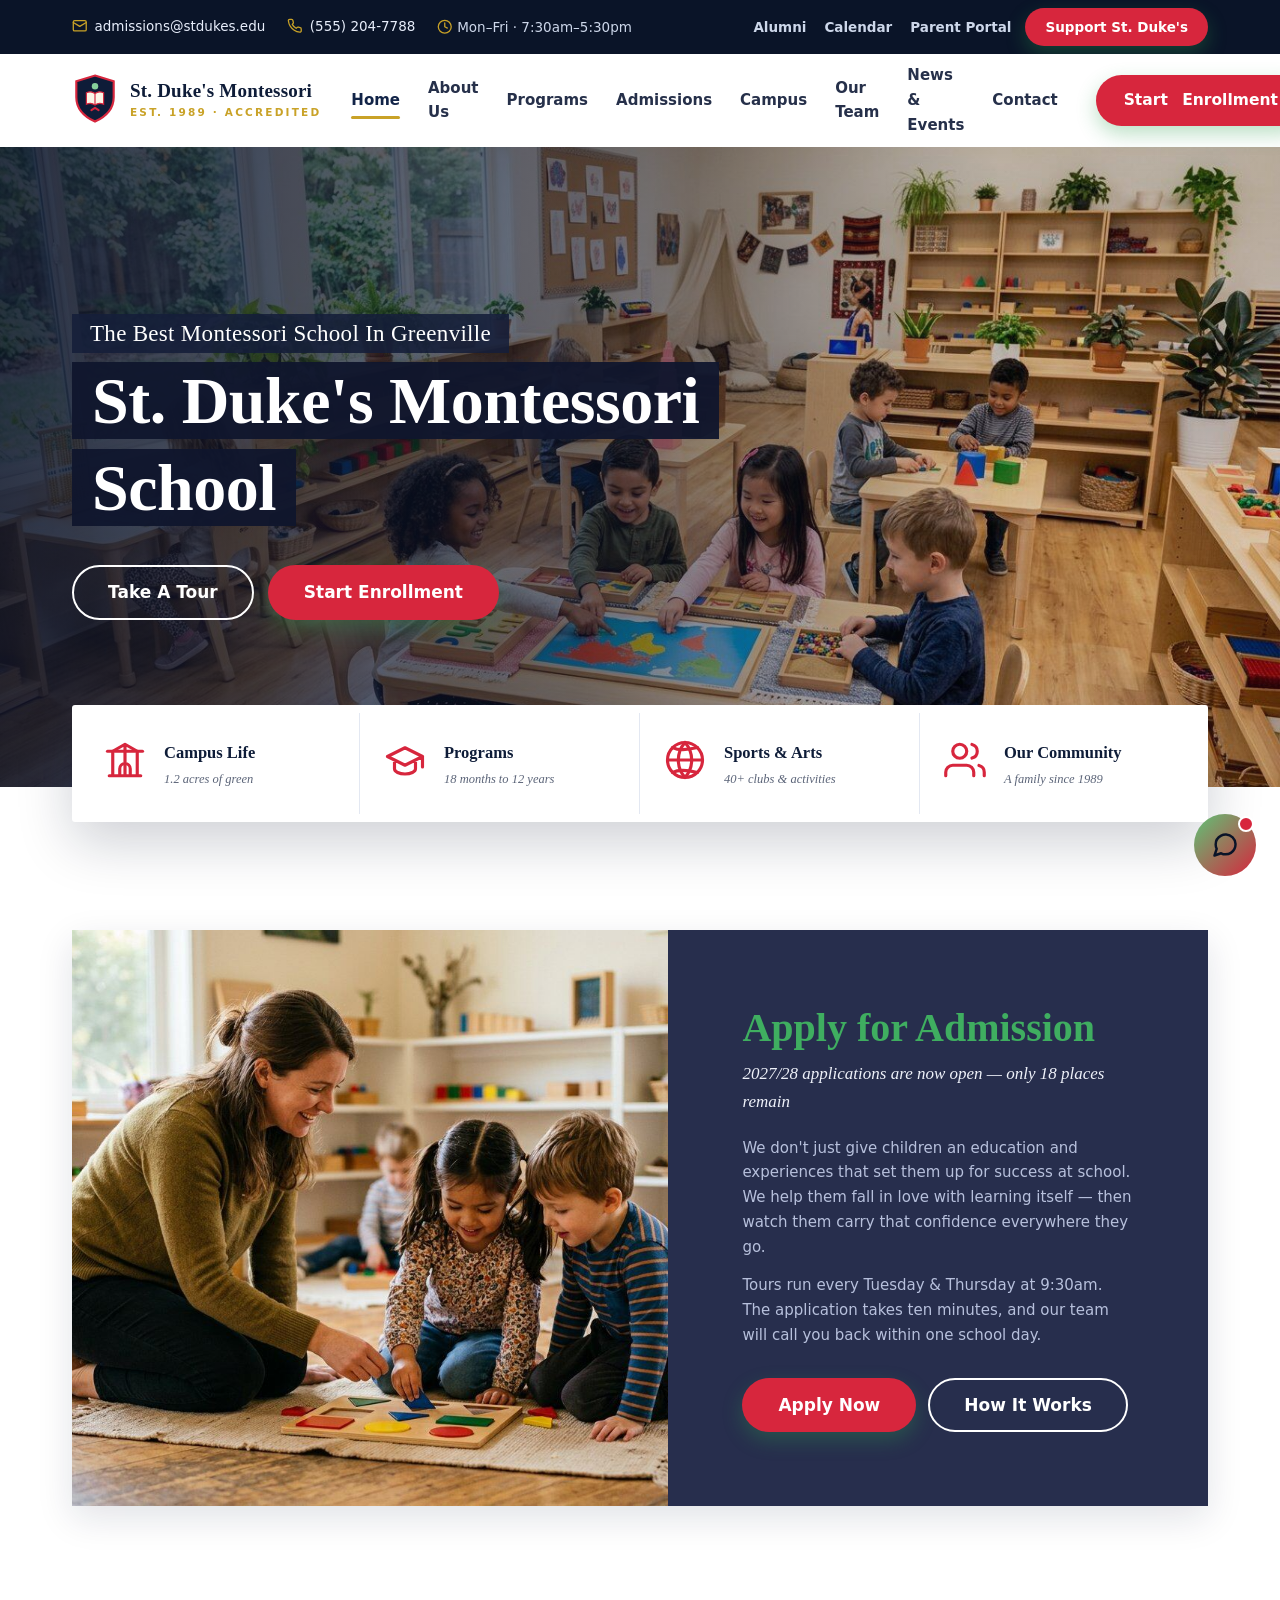
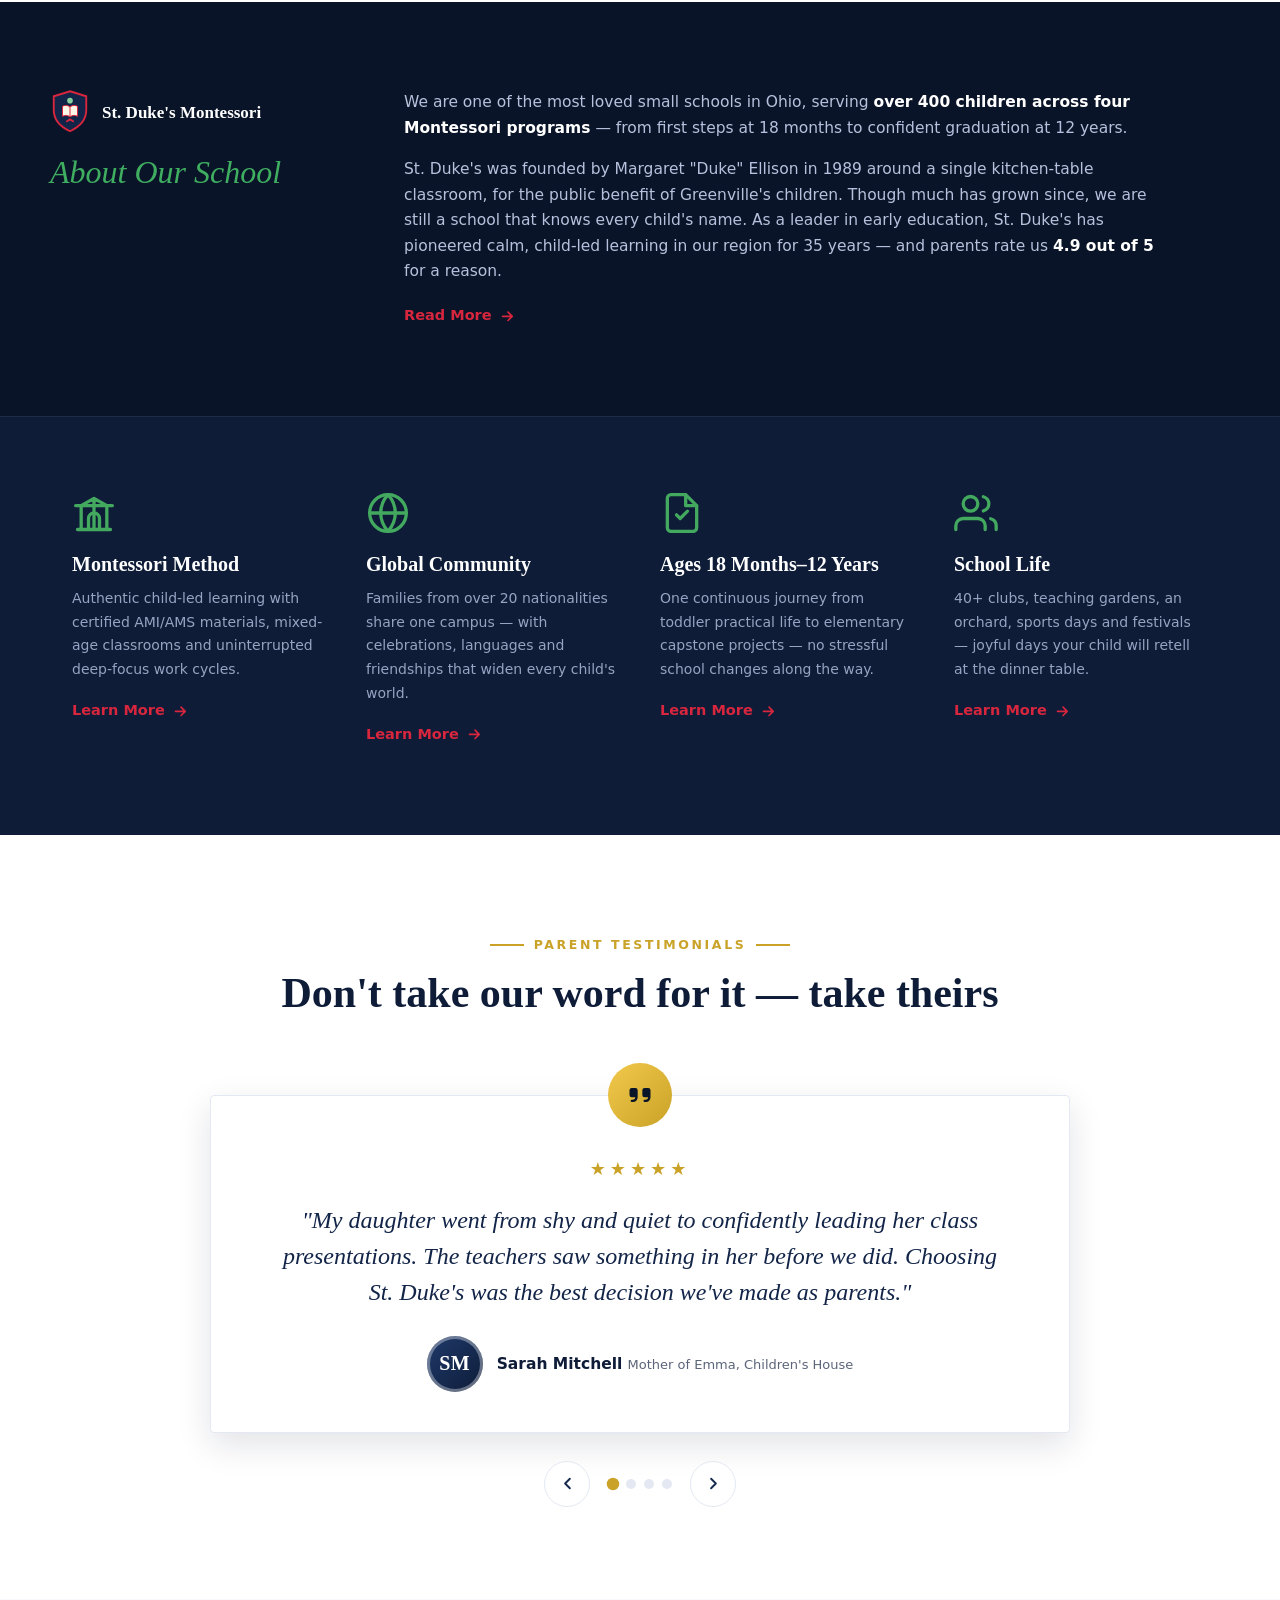
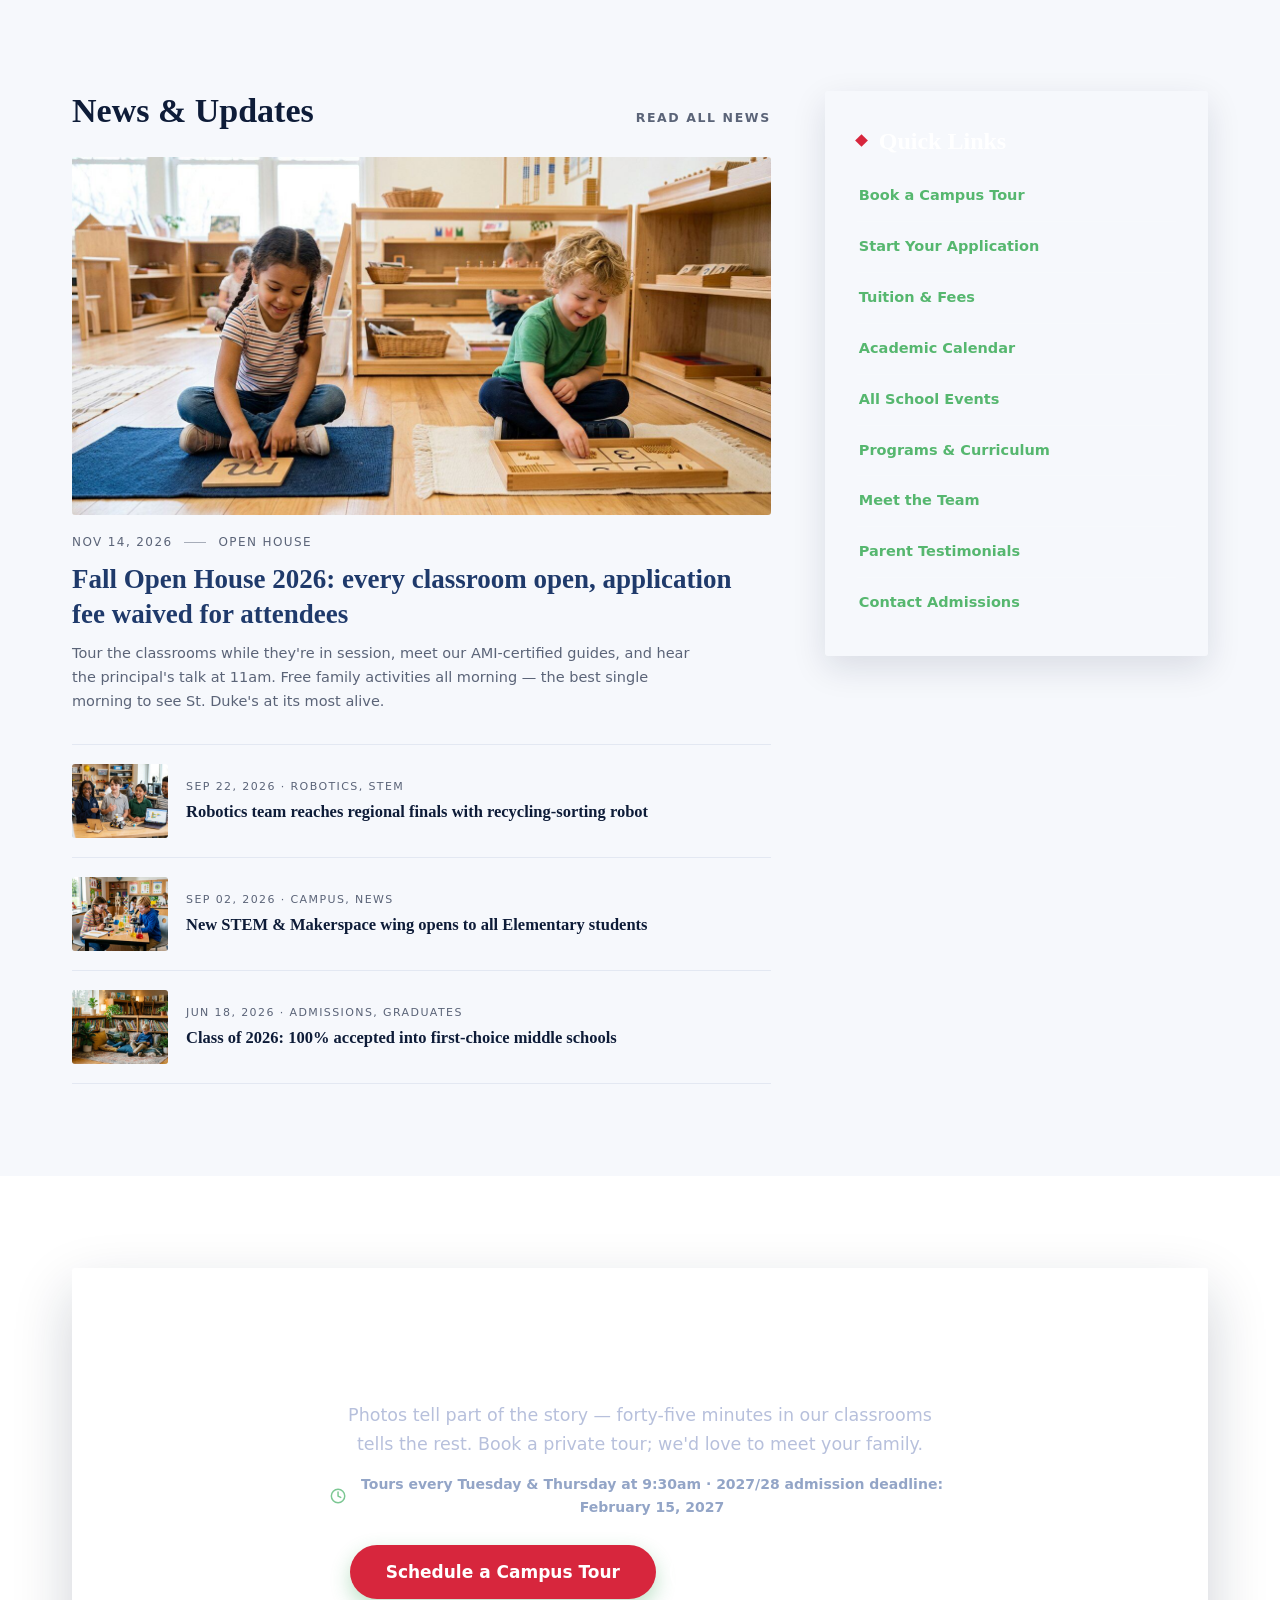
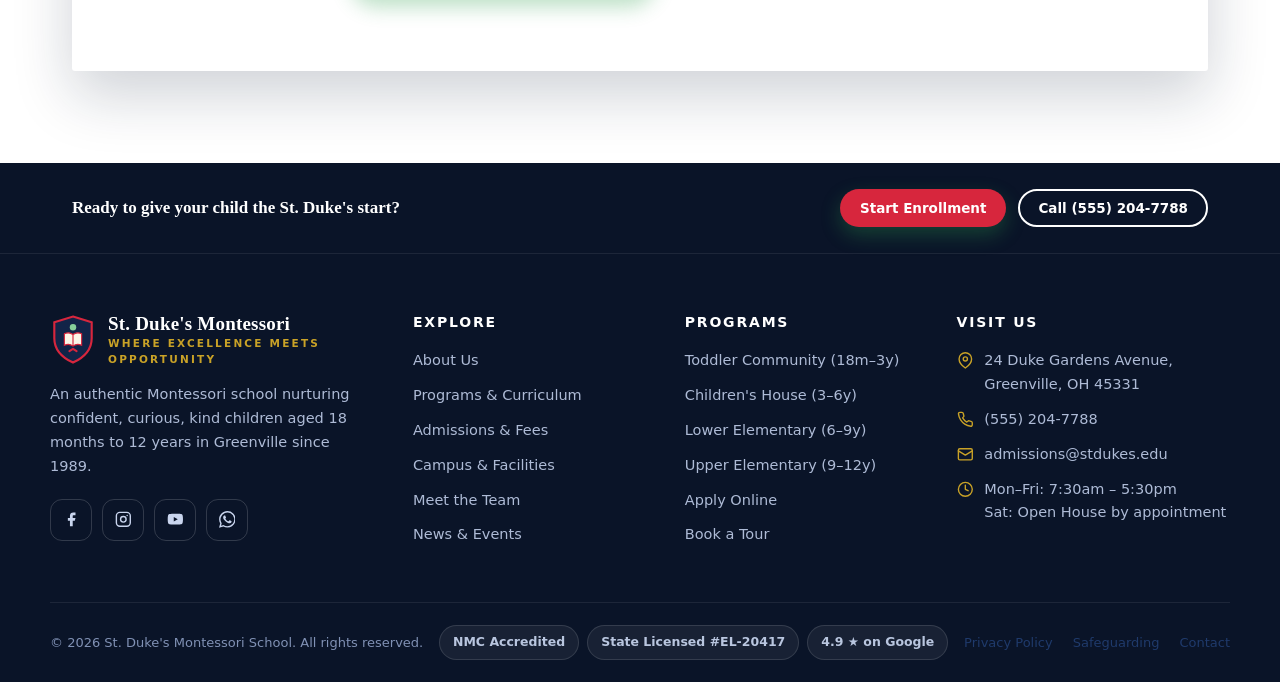
==== commit d2f4785d: "Redesign in Kingster University style: navy + green palette, photo hero with highlighted serif headl" ====
--- a/index.html
+++ b/index.html
@@ -48,15 +48,15 @@
     <div class="container topbar-inner">
       <ul class="topbar-contact">
         <li>
+          <a href="mailto:admissions@stdukes.edu">
+            <svg class="icon" viewBox="0 0 24 24" fill="none" stroke="currentColor" stroke-width="2" stroke-linecap="round" stroke-linejoin="round"><rect x="2" y="4" width="20" height="16" rx="2"/><path d="m22 7-10 6L2 7"/></svg>
+            admissions@stdukes.edu
+          </a>
+        </li>
+        <li>
           <a href="tel:+15552047788">
             <svg class="icon" viewBox="0 0 24 24" fill="none" stroke="currentColor" stroke-width="2" stroke-linecap="round" stroke-linejoin="round"><path d="M22 16.92v3a2 2 0 0 1-2.18 2 19.79 19.79 0 0 1-8.63-3.07 19.5 19.5 0 0 1-6-6 19.79 19.79 0 0 1-3.07-8.67A2 2 0 0 1 4.11 2h3a2 2 0 0 1 2 1.72c.12.9.34 1.79.66 2.64a2 2 0 0 1-.45 2.11L8.09 9.91a16 16 0 0 0 6 6l1.44-1.23a2 2 0 0 1 2.11-.45c.85.32 1.74.54 2.64.66A2 2 0 0 1 22 16.92z"/></svg>
             (555) 204-7788
-          </a>
-        </li>
-        <li>
-          <a href="mailto:admissions@stdukes.edu">
-            <svg class="icon" viewBox="0 0 24 24" fill="none" stroke="currentColor" stroke-width="2" stroke-linecap="round" stroke-linejoin="round"><rect x="2" y="4" width="20" height="16" rx="2"/><path d="m22 7-10 6L2 7"/></svg>
-            admissions@stdukes.edu
           </a>
         </li>
         <li class="hours-item">
@@ -65,8 +65,12 @@
         </li>
       </ul>
       <div class="topbar-right">
-        <span class="topbar-urgency"><span class="pulse-dot" aria-hidden="true"></span>2027/28 admissions open — only 18 places left</span>
-        <a class="btn btn-red btn-sm" href="admissions.html#apply">Apply Now</a>
+        <span class="topbar-links">
+          <a href="events.html">Alumni</a>
+          <a href="events.html">Calendar</a>
+          <a href="contact.html">Parent Portal</a>
+        </span>
+        <a class="btn btn-red btn-sm" href="contact.html">Support St. Duke's</a>
       </div>
     </div>
   </div>
@@ -111,325 +115,143 @@
 
   <main id="main">
     <!-- ===== Hero ===== -->
-    <section class="hero">
-      <div class="container hero-inner">
-        <div class="hero-copy">
-          <span class="hero-badge">
-            <svg class="icon" viewBox="0 0 24 24" fill="currentColor"><path d="M12 2l2.9 6.26L21.5 9.3l-4.75 4.4L18 20.5 12 17l-6 3.5 1.25-6.8L2.5 9.3l6.6-1.04L12 2z"/></svg>
-            Rated 4.9/5 by 120+ Greenville parents
-          </span>
-          <h1>Where Little Minds Grow Into <span class="accent">Big Dreams</span></h1>
-          <p class="hero-tagline">"Where Excellence Meets Opportunity"</p>
-          <p class="hero-sub">St. Duke's Montessori gives children aged 18 months to 12 years the freedom to fall in love with learning — guided by expert teachers in a calm, joyful, child-sized world.</p>
-          <div class="hero-ctas">
-            <a class="btn btn-red btn-lg" href="admissions.html#apply">
-              <svg class="icon" viewBox="0 0 24 24" fill="none" stroke="currentColor" stroke-width="2.2" stroke-linecap="round" stroke-linejoin="round"><path d="M12 20h9"/><path d="M16.5 3.5a2.12 2.12 0 0 1 3 3L7 19l-4 1 1-4Z"/></svg>
-              Start Enrollment
-            </a>
-            <a class="btn btn-ghost-light btn-lg" href="contact.html#tour">
-              <svg class="icon" viewBox="0 0 24 24" fill="none" stroke="currentColor" stroke-width="2.2" stroke-linecap="round" stroke-linejoin="round"><rect x="3" y="4" width="18" height="18" rx="2"/><path d="M16 2v4M8 2v4M3 10h18"/></svg>
-              Schedule a Tour
-            </a>
-          </div>
-          <ul class="hero-trust">
-            <li>
-              <svg class="icon" viewBox="0 0 24 24" fill="none" stroke="currentColor" stroke-width="2.4" stroke-linecap="round" stroke-linejoin="round"><path d="M20 6 9 17l-5-5"/></svg>
-              12:1 student-teacher ratio
-            </li>
-            <li>
-              <svg class="icon" viewBox="0 0 24 24" fill="none" stroke="currentColor" stroke-width="2.4" stroke-linecap="round" stroke-linejoin="round"><path d="M20 6 9 17l-5-5"/></svg>
-              35+ years of Montessori excellence
-            </li>
-            <li>
-              <svg class="icon" viewBox="0 0 24 24" fill="none" stroke="currentColor" stroke-width="2.4" stroke-linecap="round" stroke-linejoin="round"><path d="M12 22s8-4 8-10V5l-8-3-8 3v7c0 6 8 10 8 10z"/></svg>
-              Safe, secured campus
-            </li>
-          </ul>
-        </div>
-        <div class="hero-media">
-          <div class="hero-frame">
-            <img src="assets/img/hero.jpg" alt="Happy children learning together with Montessori materials in a bright St. Duke's classroom" fetchpriority="high">
-          </div>
-          <div class="float-card fc-rating">
-            <span class="fc-icon">
-              <svg class="icon" viewBox="0 0 24 24" fill="currentColor"><path d="M12 2l2.9 6.26L21.5 9.3l-4.75 4.4L18 20.5 12 17l-6 3.5 1.25-6.8L2.5 9.3l6.6-1.04L12 2z"/></svg>
-            </span>
-            <span>4.9 on Google<small>127 parent reviews</small></span>
-          </div>
-          <div class="float-card fc-spots">
-            <span class="fc-icon">
-              <svg class="icon" viewBox="0 0 24 24" fill="none" stroke="currentColor" stroke-width="2.2" stroke-linecap="round" stroke-linejoin="round"><circle cx="12" cy="12" r="10"/><path d="M12 6v6l4 2"/></svg>
-            </span>
-            <span>18 places left<small>2027/28 enrollment</small></span>
-          </div>
-        </div>
-      </div>
-    </section>
-
-    <!-- ===== Trust strip ===== -->
-    <div class="trust-strip">
-      <div class="container trust-inner">
-        <span class="trust-item">
-          <svg class="icon" viewBox="0 0 24 24" fill="none" stroke="currentColor" stroke-width="2" stroke-linecap="round" stroke-linejoin="round"><path d="M12 22s8-4 8-10V5l-8-3-8 3v7c0 6 8 10 8 10z"/><path d="m9 12 2 2 4-4"/></svg>
-          National Montessori Council Accredited
-        </span>
-        <span class="trust-item">
-          <svg class="icon" viewBox="0 0 24 24" fill="none" stroke="currentColor" stroke-width="2" stroke-linecap="round" stroke-linejoin="round"><circle cx="12" cy="8" r="6"/><path d="M15.5 13 17 22l-5-3-5 3 1.5-9"/></svg>
-          "School of Excellence" Award 2025
-        </span>
-        <span class="trust-item">
-          <svg class="icon" viewBox="0 0 24 24" fill="none" stroke="currentColor" stroke-width="2" stroke-linecap="round" stroke-linejoin="round"><path d="M17 21v-2a4 4 0 0 0-4-4H5a4 4 0 0 0-4 4v2"/><circle cx="9" cy="7" r="4"/><path d="M23 21v-2a4 4 0 0 0-3-3.87M16 3.13a4 4 0 0 1 0 7.75"/></svg>
-          AMI &amp; AMS-Certified Teaching Team
-        </span>
-        <span class="trust-item"><span class="stars" aria-hidden="true">★★★★★</span> 4.9 · 127 Google reviews</span>
-      </div>
-    </div>
-
-    <!-- ===== About teaser ===== -->
-    <section class="section">
-      <div class="container split">
-        <div class="split-media reveal">
-          <img src="assets/img/about.jpg" alt="A St. Duke's teacher guiding two children through a hands-on Montessori activity" loading="lazy">
-          <div class="split-badge">
-            <span class="num">1989</span>
-            <span class="lbl">Founded with love</span>
-          </div>
+    <section class="hero-v2">
+      <div class="container">
+        <p class="hero-kicker"><span>The Best Montessori School In Greenville</span></p>
+        <h1><span class="hl">St. Duke's Montessori School</span></h1>
+        <div class="hero-ctas">
+          <a class="btn btn-hero-ghost btn-lg" href="contact.html#tour">Take A Tour</a>
+          <a class="btn btn-red btn-lg" href="admissions.html#apply">Start Enrollment</a>
+        </div>
+      </div>
+    </section>
+
+    <!-- ===== Quick-links band ===== -->
+    <div class="quick-band">
+      <div class="container">
+        <div class="quick-card reveal">
+          <a class="quick-item" href="facilities.html">
+            <span class="qi-icon">
+              <svg viewBox="0 0 24 24" fill="none" stroke="currentColor" stroke-width="1.8" stroke-linecap="round" stroke-linejoin="round"><path d="M3 21h18M5 21V7l7-4 7 4v14M9 21v-4a3 3 0 0 1 6 0v4M12 3v18"/><path d="M2 7h20"/></svg>
+            </span>
+            <span>
+              <strong>Campus Life</strong>
+              <small>1.2 acres of green</small>
+            </span>
+          </a>
+          <a class="quick-item" href="programs.html">
+            <span class="qi-icon">
+              <svg viewBox="0 0 24 24" fill="none" stroke="currentColor" stroke-width="1.8" stroke-linecap="round" stroke-linejoin="round"><path d="M22 10 12 5 2 10l10 5 10-5zM6 12v5c0 1.7 2.7 3 6 3s6-1.3 6-3v-5M22 10v6"/></svg>
+            </span>
+            <span>
+              <strong>Programs</strong>
+              <small>18 months to 12 years</small>
+            </span>
+          </a>
+          <a class="quick-item" href="programs.html#upper">
+            <span class="qi-icon">
+              <svg viewBox="0 0 24 24" fill="none" stroke="currentColor" stroke-width="1.8" stroke-linecap="round" stroke-linejoin="round"><circle cx="12" cy="12" r="10"/><path d="M12 2a15 15 0 0 1 0 20M12 2a15 15 0 0 0 0 20M2 12h20"/><path d="M4.9 4.9c3 1.5 8 1.5 14.2 0M4.9 19.1c3-1.5 8-1.5 14.2 0"/></svg>
+            </span>
+            <span>
+              <strong>Sports &amp; Arts</strong>
+              <small>40+ clubs &amp; activities</small>
+            </span>
+          </a>
+          <a class="quick-item" href="about.html">
+            <span class="qi-icon">
+              <svg viewBox="0 0 24 24" fill="none" stroke="currentColor" stroke-width="1.8" stroke-linecap="round" stroke-linejoin="round"><path d="M17 21v-2a4 4 0 0 0-4-4H5a4 4 0 0 0-4 4v2"/><circle cx="9" cy="7" r="4"/><path d="M23 21v-2a4 4 0 0 0-3-3.87M16 3.13a4 4 0 0 1 0 7.75"/></svg>
+            </span>
+            <span>
+              <strong>Our Community</strong>
+              <small>A family since 1989</small>
+            </span>
+          </a>
+        </div>
+      </div>
+    </div>
+
+    <!-- ===== Apply split ===== -->
+    <section class="section" style="padding: 108px 0 96px;">
+      <div class="container">
+        <div class="apply-split reveal">
+          <div class="apply-photo">
+            <img src="assets/img/about.jpg" alt="A St. Duke's guide kneeling beside two children, showing them a Montessori activity" loading="lazy">
+          </div>
+          <div class="apply-panel">
+            <h2>Apply for Admission</h2>
+            <p class="ap-lead">2027/28 applications are now open — only 18 places remain</p>
+            <p>We don't just give children an education and experiences that set them up for success at school. We help them fall in love with learning itself — then watch them carry that confidence everywhere they go.</p>
+            <p>Tours run every Tuesday &amp; Thursday at 9:30am. The application takes ten minutes, and our team will call you back within one school day.</p>
+            <div class="apply-actions">
+              <a class="btn btn-red btn-lg" href="admissions.html#apply">Apply Now</a>
+              <a class="btn btn-hero-ghost btn-lg" href="admissions.html#steps">How It Works</a>
+            </div>
+          </div>
+        </div>
+      </div>
+    </section>
+
+    <!-- ===== About band ===== -->
+    <section class="about-band">
+      <div class="container about-band-inner">
+        <div class="reveal">
+          <div class="ab-logo">
+            <svg class="brand-crest" viewBox="0 0 64 72" aria-hidden="true">
+              <path d="M32 2l26 8v22c0 16-11 27-26 34C17 59 6 48 6 32V10l26-8z" fill="#122448"/>
+              <path d="M32 2l26 8v22c0 16-11 27-26 34C17 59 6 48 6 32V10l26-8z" fill="none" stroke="#c9a227" stroke-width="3"/>
+              <path d="M20 42c4-2 8-2 12 1 4-3 8-3 12-1v-16c-4-2-8-2-12 1-4-3-8-3-12-1v16z" fill="#fbf6e7" stroke="#c9a227" stroke-width="1.6"/>
+              <path d="M32 27v16" stroke="#c9a227" stroke-width="1.6"/>
+              <circle cx="32" cy="17" r="4.5" fill="#f2c94c"/>
+              <path d="M27 50l5-3 5 3" stroke="#2e8b57" stroke-width="3" fill="none" stroke-linecap="round" stroke-linejoin="round"/>
+            </svg>
+            <span>St. Duke's Montessori</span>
+          </div>
+          <h2>About Our School</h2>
         </div>
         <div class="reveal reveal-d1">
-          <span class="eyebrow">About St. Duke's</span>
-          <h2>A school built on a simple promise: <em>every child is capable of amazing things</em></h2>
-          <p class="lead" style="margin: 18px 0 22px;">For over three decades, families in Greenville have trusted us to nurture curiosity, confidence and kindness. Here, children aren't rushed or compared — they're known, guided and celebrated, one small victory at a time.</p>
-          <ul class="check-list" style="margin-bottom: 30px;">
-            <li>
-              <svg class="icon" viewBox="0 0 24 24" fill="none" stroke="currentColor" stroke-width="2.6" stroke-linecap="round" stroke-linejoin="round"><path d="M20 6 9 17l-5-5"/></svg>
-              <span>A calm, child-led Montessori journey from <strong>18 months to 12 years</strong></span>
-            </li>
-            <li>
-              <svg class="icon" viewBox="0 0 24 24" fill="none" stroke="currentColor" stroke-width="2.6" stroke-linecap="round" stroke-linejoin="round"><path d="M20 6 9 17l-5-5"/></svg>
-              <span>Teachers who know every child's name, spark and story</span>
-            </li>
-            <li>
-              <svg class="icon" viewBox="0 0 24 24" fill="none" stroke="currentColor" stroke-width="2.6" stroke-linecap="round" stroke-linejoin="round"><path d="M20 6 9 17l-5-5"/></svg>
-              <span>A close-knit parent community that feels like family</span>
-            </li>
-          </ul>
-          <a class="btn btn-outline" href="about.html">
-            Discover our story
-            <svg class="icon" viewBox="0 0 24 24" fill="none" stroke="currentColor" stroke-width="2.4" stroke-linecap="round" stroke-linejoin="round"><path d="M5 12h14M13 6l6 6-6 6"/></svg>
-          </a>
-        </div>
-      </div>
-    </section>
-
-    <!-- ===== Stats band ===== -->
-    <section class="section-navy section-sm">
-      <div class="container">
-        <div class="stats-grid">
-          <div class="stat-card reveal">
-            <div class="stat-num"><span data-count="35">35</span><span class="suffix">+</span></div>
-            <div class="stat-lbl">Years of excellence</div>
-          </div>
-          <div class="stat-card reveal reveal-d1">
-            <div class="stat-num"><span data-count="12">12</span><span class="suffix">:1</span></div>
-            <div class="stat-lbl">Student-teacher ratio</div>
-          </div>
-          <div class="stat-card reveal reveal-d2">
-            <div class="stat-num"><span data-count="98">98</span><span class="suffix">%</span></div>
-            <div class="stat-lbl">Parent satisfaction</div>
-          </div>
-          <div class="stat-card reveal reveal-d3">
-            <div class="stat-num"><span data-count="40">40</span><span class="suffix">+</span></div>
-            <div class="stat-lbl">Clubs &amp; activities</div>
-          </div>
-        </div>
-      </div>
-    </section>
-
-    <!-- ===== Why choose us ===== -->
-    <section class="section section-alt" id="why-us">
-      <div class="container">
-        <div class="section-head center reveal">
-          <span class="eyebrow">Why parents choose us</span>
-          <h2>Five reasons families stay for years</h2>
-          <p class="lead">We asked our parents what made the difference. These five things came up again and again.</p>
-        </div>
-        <div class="features-grid">
-          <article class="feature-card reveal">
-            <span class="feature-icon">
-              <svg class="icon" viewBox="0 0 24 24" fill="none" stroke="currentColor" stroke-width="2" stroke-linecap="round" stroke-linejoin="round"><path d="M2 3h6a4 4 0 0 1 4 4v14a3 3 0 0 0-3-3H2zM22 3h-6a4 4 0 0 0-4 4v14a3 3 0 0 1 3-3h7z"/></svg>
-            </span>
-            <h3>Authentic Montessori</h3>
-            <p>Not "Montessori-inspired" — the real method, with certified materials, mixed-age classrooms and child-led work that builds deep focus and independence.</p>
-          </article>
-          <article class="feature-card reveal reveal-d1">
-            <span class="feature-icon">
-              <svg class="icon" viewBox="0 0 24 24" fill="none" stroke="currentColor" stroke-width="2" stroke-linecap="round" stroke-linejoin="round"><path d="M17 21v-2a4 4 0 0 0-4-4H5a4 4 0 0 0-4 4v2"/><circle cx="9" cy="7" r="4"/><path d="M23 21v-2a4 4 0 0 0-3-3.87M16 3.13a4 4 0 0 1 0 7.75"/></svg>
-            </span>
-            <h3>Exceptional teachers</h3>
-            <p>Every lead guide holds AMI or AMS certification, with an average 12 years of experience. Low turnover means your child is taught by teachers who truly know them.</p>
-          </article>
-          <article class="feature-card reveal reveal-d2">
-            <span class="feature-icon">
-              <svg class="icon" viewBox="0 0 24 24" fill="none" stroke="currentColor" stroke-width="2" stroke-linecap="round" stroke-linejoin="round"><path d="M12 22s8-4 8-10V5l-8-3-8 3v7c0 6 8 10 8 10z"/><path d="m9 12 2 2 4-4"/></svg>
-            </span>
-            <h3>Safety parents can feel</h3>
-            <p>Secured single-entry campus, CCTV in common areas, strict sign-in/out, and every staff member background-checked and first-aid certified.</p>
-          </article>
-          <article class="feature-card reveal">
-            <span class="feature-icon">
-              <svg class="icon" viewBox="0 0 24 24" fill="none" stroke="currentColor" stroke-width="2" stroke-linecap="round" stroke-linejoin="round"><path d="M20.84 4.61a5.5 5.5 0 0 0-7.78 0L12 5.67l-1.06-1.06a5.5 5.5 0 0 0-7.78 7.78l1.06 1.06L12 21.23l7.78-7.78 1.06-1.06a5.5 5.5 0 0 0 0-7.78z"/></svg>
-            </span>
-            <h3>The whole child</h3>
-            <p>Academics matter — and so do kindness, resilience and joy. Grace &amp; courtesy lessons, mindfulness moments and daily outdoor time are built into every day.</p>
-          </article>
-          <article class="feature-card reveal reveal-d1">
-            <span class="feature-icon">
-              <svg class="icon" viewBox="0 0 24 24" fill="none" stroke="currentColor" stroke-width="2" stroke-linecap="round" stroke-linejoin="round"><circle cx="12" cy="12" r="10"/><path d="M8 14s1.5 2 4 2 4-2 4-2M9 9h.01M15 9h.01"/></svg>
-            </span>
-            <h3>A true community</h3>
-            <p>Parent coffee mornings, family festivals, grandparents' days and an open-door policy. You'll never wonder what's happening in your child's day — you'll be part of it.</p>
-          </article>
-          <article class="feature-card reveal reveal-d2">
-            <span class="feature-icon">
-              <svg class="icon" viewBox="0 0 24 24" fill="none" stroke="currentColor" stroke-width="2" stroke-linecap="round" stroke-linejoin="round"><path d="M18 20V10M12 20V4M6 20v-6"/></svg>
-            </span>
-            <h3>Proven outcomes</h3>
-            <p>Our graduates consistently gain admission to their first-choice schools and score in the top quartile on readiness assessments — while still loving school.</p>
-          </article>
-        </div>
-      </div>
-    </section>
-
-    <!-- ===== Programs preview ===== -->
-    <section class="section" id="programs">
-      <div class="container">
-        <div class="section-head center reveal">
-          <span class="eyebrow">Programs &amp; curriculum</span>
-          <h2>A path for every age, from first steps to big questions</h2>
-          <p class="lead">Four carefully designed stages, each building independence, mastery and a genuine love of learning.</p>
-        </div>
-        <div class="programs-grid">
-          <article class="program-card reveal">
-            <div class="img-wrap">
-              <img src="assets/img/program-toddler.jpg" alt="Toddlers exploring practical-life activities in the Toddler Community classroom" loading="lazy">
-              <span class="program-age">18 mo – 3 yrs</span>
-            </div>
-            <div class="program-body">
-              <h3>Toddler Community</h3>
-              <p>Gentle beginnings: language explosion, movement, practical life and joyful first friendships.</p>
-              <div class="program-meta">
-                <span>
-                  <svg class="icon" viewBox="0 0 24 24" fill="none" stroke="currentColor" stroke-width="2.2" stroke-linecap="round" stroke-linejoin="round"><path d="M17 21v-2a4 4 0 0 0-4-4H5a4 4 0 0 0-4 4v2"/><circle cx="9" cy="7" r="4"/></svg>
-                  Max 12 per class
-                </span>
-                <span>
-                  <svg class="icon" viewBox="0 0 24 24" fill="none" stroke="currentColor" stroke-width="2.2" stroke-linecap="round" stroke-linejoin="round"><circle cx="12" cy="12" r="10"/><path d="M12 6v6l4 2"/></svg>
-                  Half or full day
-                </span>
-              </div>
-              <a class="link-arrow" href="programs.html#toddler">Explore program <svg class="icon" viewBox="0 0 24 24" fill="none" stroke="currentColor" stroke-width="2.4" stroke-linecap="round" stroke-linejoin="round"><path d="M5 12h14M13 6l6 6-6 6"/></svg></a>
-            </div>
-          </article>
-          <article class="program-card reveal reveal-d1">
-            <div class="img-wrap">
-              <img src="assets/img/program-casa.jpg" alt="Children working with golden bead math materials in the Children's House" loading="lazy">
-              <span class="program-age">3 – 6 yrs</span>
-            </div>
-            <div class="program-body">
-              <h3>Children's House</h3>
-              <p>Reading, writing, math and grace &amp; courtesy blossom through hands-on Montessori materials — including Kindergarten year.</p>
-              <div class="program-meta">
-                <span>
-                  <svg class="icon" viewBox="0 0 24 24" fill="none" stroke="currentColor" stroke-width="2.2" stroke-linecap="round" stroke-linejoin="round"><path d="M17 21v-2a4 4 0 0 0-4-4H5a4 4 0 0 0-4 4v2"/><circle cx="9" cy="7" r="4"/></svg>
-                  Max 24 · 2 guides
-                </span>
-                <span>
-                  <svg class="icon" viewBox="0 0 24 24" fill="none" stroke="currentColor" stroke-width="2.2" stroke-linecap="round" stroke-linejoin="round"><circle cx="12" cy="12" r="10"/><path d="M12 6v6l4 2"/></svg>
-                  Full day
-                </span>
-              </div>
-              <a class="link-arrow" href="programs.html#casa">Explore program <svg class="icon" viewBox="0 0 24 24" fill="none" stroke="currentColor" stroke-width="2.4" stroke-linecap="round" stroke-linejoin="round"><path d="M5 12h14M13 6l6 6-6 6"/></svg></a>
-            </div>
-          </article>
-          <article class="program-card reveal reveal-d2">
-            <div class="img-wrap">
-              <img src="assets/img/program-elementary.jpg" alt="Lower Elementary students collaborating on a hands-on science project" loading="lazy">
-              <span class="program-age">6 – 9 yrs</span>
-            </div>
-            <div class="program-body">
-              <h3>Lower Elementary</h3>
-              <p>Big questions, great stories and cosmic education: research, collaboration and real academic depth.</p>
-              <div class="program-meta">
-                <span>
-                  <svg class="icon" viewBox="0 0 24 24" fill="none" stroke="currentColor" stroke-width="2.2" stroke-linecap="round" stroke-linejoin="round"><path d="M17 21v-2a4 4 0 0 0-4-4H5a4 4 0 0 0-4 4v2"/><circle cx="9" cy="7" r="4"/></svg>
-                  Max 24 · 2 guides
-                </span>
-                <span>
-                  <svg class="icon" viewBox="0 0 24 24" fill="none" stroke="currentColor" stroke-width="2.2" stroke-linecap="round" stroke-linejoin="round"><circle cx="12" cy="12" r="10"/><path d="M12 6v6l4 2"/></svg>
-                  Full day
-                </span>
-              </div>
-              <a class="link-arrow" href="programs.html#lower">Explore program <svg class="icon" viewBox="0 0 24 24" fill="none" stroke="currentColor" stroke-width="2.4" stroke-linecap="round" stroke-linejoin="round"><path d="M5 12h14M13 6l6 6-6 6"/></svg></a>
-            </div>
-          </article>
-          <article class="program-card reveal reveal-d3">
-            <div class="img-wrap">
-              <img src="assets/img/program-upper.jpg" alt="Upper Elementary students presenting a robotics project in the makerspace" loading="lazy">
-              <span class="program-age">9 – 12 yrs</span>
-            </div>
-            <div class="program-body">
-              <h3>Upper Elementary</h3>
-              <p>Leadership, entrepreneurship and advanced projects that prepare confident secondary-ready graduates.</p>
-              <div class="program-meta">
-                <span>
-                  <svg class="icon" viewBox="0 0 24 24" fill="none" stroke="currentColor" stroke-width="2.2" stroke-linecap="round" stroke-linejoin="round"><path d="M17 21v-2a4 4 0 0 0-4-4H5a4 4 0 0 0-4 4v2"/><circle cx="9" cy="7" r="4"/></svg>
-                  Max 24 · 2 guides
-                </span>
-                <span>
-                  <svg class="icon" viewBox="0 0 24 24" fill="none" stroke="currentColor" stroke-width="2.2" stroke-linecap="round" stroke-linejoin="round"><circle cx="12" cy="12" r="10"/><path d="M12 6v6l4 2"/></svg>
-                  + Micro-economy
-                </span>
-              </div>
-              <a class="link-arrow" href="programs.html#upper">Explore program <svg class="icon" viewBox="0 0 24 24" fill="none" stroke="currentColor" stroke-width="2.4" stroke-linecap="round" stroke-linejoin="round"><path d="M5 12h14M13 6l6 6-6 6"/></svg></a>
-            </div>
-          </article>
-        </div>
-      </div>
-    </section>
-
-    <!-- ===== Success stories ===== -->
-    <section class="section section-alt">
-      <div class="container">
-        <div class="section-head center reveal">
-          <span class="eyebrow">Student success stories</span>
-          <h2>Where do St. Duke's children go? Anywhere they set their minds to.</h2>
-          <p class="lead">Real children, real results — because confidence built early lasts a lifetime.</p>
-        </div>
-        <div class="stories-grid">
-          <article class="story-card reveal">
-            <img src="assets/img/program-upper.jpg" alt="Students presenting their winning robotics project" loading="lazy">
-            <div class="story-body">
-              <span class="story-tag">Robotics Champions</span>
-              <h3>Regional finals — at age 11</h3>
-              <p>Maya &amp; Jordan's team designed a recycling-sorting robot that reached the state finals — a project born in our Upper Elementary makerspace.</p>
-            </div>
-          </article>
-          <article class="story-card reveal reveal-d1">
-            <img src="assets/img/fac-library.jpg" alt="Children reading in the school library" loading="lazy">
-            <div class="story-body">
-              <span class="story-tag">Spelling Bee Winner</span>
-              <h3>Reading at 4, champion at 9</h3>
-              <p>Sofia joined Children's House at 3, read her first chapter book at 5 — and just won the county spelling bee against 4th-graders.</p>
-            </div>
-          </article>
-          <article class="story-card reveal reveal-d2">
-            <img src="assets/img/program-elementary.jpg" alt="Elementary students celebrating a successful science project" loading="lazy">
-            <div class="story-body">
-              <span class="story-tag">First-Choice Schools</span>
-              <h3>100% first-choice placements</h3>
-              <p>Every 2026 graduate was accepted into their family's first-choice middle school — with scholarship offers to four of our six graduating students.</p>
-            </div>
-          </article>
+          <p>We are one of the most loved small schools in Ohio, serving <strong>over 400 children across four Montessori programs</strong> — from first steps at 18 months to confident graduation at 12 years.</p>
+          <p>St. Duke's was founded by Margaret "Duke" Ellison in 1989 around a single kitchen-table classroom, for the public benefit of Greenville's children. Though much has grown since, we are still a school that knows every child's name. As a leader in early education, St. Duke's has pioneered calm, child-led learning in our region for 35 years — and parents rate us <strong>4.9 out of 5</strong> for a reason.</p>
+          <a class="link-arrow" href="about.html">Read More <svg class="icon" viewBox="0 0 24 24" fill="none" stroke="currentColor" stroke-width="2.4" stroke-linecap="round" stroke-linejoin="round"><path d="M5 12h14M13 6l6 6-6 6"/></svg></a>
+        </div>
+      </div>
+    </section>
+
+    <!-- ===== Navy features ===== -->
+    <section class="navy-features">
+      <div class="container">
+        <div class="navy-features-grid">
+          <div class="nf-item reveal">
+            <span class="nf-icon">
+              <svg viewBox="0 0 24 24" fill="none" stroke="currentColor" stroke-width="1.8" stroke-linecap="round" stroke-linejoin="round"><path d="M3 21h18M5 21V8l7-4 7 4v13M9 21v-6a3 3 0 0 1 6 0v6M12 4v17"/><path d="M2 8h20"/></svg>
+            </span>
+            <h3>Montessori Method</h3>
+            <p>Authentic child-led learning with certified AMI/AMS materials, mixed-age classrooms and uninterrupted deep-focus work cycles.</p>
+            <a class="link-arrow" href="programs.html">Learn More <svg class="icon" viewBox="0 0 24 24" fill="none" stroke="currentColor" stroke-width="2.4" stroke-linecap="round" stroke-linejoin="round"><path d="M5 12h14M13 6l6 6-6 6"/></svg></a>
+          </div>
+          <div class="nf-item reveal reveal-d1">
+            <span class="nf-icon">
+              <svg viewBox="0 0 24 24" fill="none" stroke="currentColor" stroke-width="1.8" stroke-linecap="round" stroke-linejoin="round"><circle cx="12" cy="12" r="10"/><path d="M2 12h20M12 2a15.3 15.3 0 0 1 4 10 15.3 15.3 0 0 1-4 10 15.3 15.3 0 0 1-4-10 15.3 15.3 0 0 1 4-10z"/></svg>
+            </span>
+            <h3>Global Community</h3>
+            <p>Families from over 20 nationalities share one campus — with celebrations, languages and friendships that widen every child's world.</p>
+            <a class="link-arrow" href="about.html">Learn More <svg class="icon" viewBox="0 0 24 24" fill="none" stroke="currentColor" stroke-width="2.4" stroke-linecap="round" stroke-linejoin="round"><path d="M5 12h14M13 6l6 6-6 6"/></svg></a>
+          </div>
+          <div class="nf-item reveal reveal-d2">
+            <span class="nf-icon">
+              <svg viewBox="0 0 24 24" fill="none" stroke="currentColor" stroke-width="1.8" stroke-linecap="round" stroke-linejoin="round"><path d="M14 2H6a2 2 0 0 0-2 2v16a2 2 0 0 0 2 2h12a2 2 0 0 0 2-2V8z"/><path d="M14 2v6h6M9 13l2 2 4-4"/></svg>
+            </span>
+            <h3>Ages 18 Months–12 Years</h3>
+            <p>One continuous journey from toddler practical life to elementary capstone projects — no stressful school changes along the way.</p>
+            <a class="link-arrow" href="programs.html">Learn More <svg class="icon" viewBox="0 0 24 24" fill="none" stroke="currentColor" stroke-width="2.4" stroke-linecap="round" stroke-linejoin="round"><path d="M5 12h14M13 6l6 6-6 6"/></svg></a>
+          </div>
+          <div class="nf-item reveal reveal-d3">
+            <span class="nf-icon">
+              <svg viewBox="0 0 24 24" fill="none" stroke="currentColor" stroke-width="1.8" stroke-linecap="round" stroke-linejoin="round"><path d="M17 21v-2a4 4 0 0 0-4-4H5a4 4 0 0 0-4 4v2"/><circle cx="9" cy="7" r="4"/><path d="M23 21v-2a4 4 0 0 0-3-3.87M16 3.13a4 4 0 0 1 0 7.75"/></svg>
+            </span>
+            <h3>School Life</h3>
+            <p>40+ clubs, teaching gardens, an orchard, sports days and festivals — joyful days your child will retell at the dinner table.</p>
+            <a class="link-arrow" href="facilities.html">Learn More <svg class="icon" viewBox="0 0 24 24" fill="none" stroke="currentColor" stroke-width="2.4" stroke-linecap="round" stroke-linejoin="round"><path d="M5 12h14M13 6l6 6-6 6"/></svg></a>
+          </div>
         </div>
       </div>
     </section>
@@ -502,47 +324,61 @@
       </div>
     </section>
 
-    <!-- ===== News & events preview ===== -->
+    <!-- ===== News & Updates + Quick Links ===== -->
     <section class="section section-alt">
       <div class="container">
-        <div class="section-head center reveal">
-          <span class="eyebrow">News &amp; events</span>
-          <h2>Life at St. Duke's, this season</h2>
-        </div>
-        <div class="news-grid">
-          <article class="news-card reveal">
-            <div class="img-wrap">
-              <img src="assets/img/program-casa.jpg" alt="Children exploring Montessori materials at Open House" loading="lazy">
-              <span class="news-date">Nov 14</span>
-            </div>
-            <div class="news-body">
-              <h3><a href="events.html">Fall Open House 2026</a></h3>
-              <p>Tour the classrooms, meet our guides and watch Montessori in action. Free family activities and application-fee waiver for attendees.</p>
-              <a class="link-arrow" href="events.html">Reserve a spot <svg class="icon" viewBox="0 0 24 24" fill="none" stroke="currentColor" stroke-width="2.4" stroke-linecap="round" stroke-linejoin="round"><path d="M5 12h14M13 6l6 6-6 6"/></svg></a>
-            </div>
-          </article>
-          <article class="news-card reveal reveal-d1">
-            <div class="img-wrap">
-              <img src="assets/img/fac-lab.jpg" alt="Children using microscopes in the new junior science lab" loading="lazy">
-              <span class="news-date">Oct 9</span>
-            </div>
-            <div class="news-body">
-              <h3><a href="events.html">Science &amp; Discovery Fair</a></h3>
-              <p>Our young scientists present this year's investigations — from volcano chemistry to a working miniature water cycle.</p>
-              <a class="link-arrow" href="events.html">See the schedule <svg class="icon" viewBox="0 0 24 24" fill="none" stroke="currentColor" stroke-width="2.4" stroke-linecap="round" stroke-linejoin="round"><path d="M5 12h14M13 6l6 6-6 6"/></svg></a>
-            </div>
-          </article>
-          <article class="news-card reveal reveal-d2">
-            <div class="img-wrap">
-              <img src="assets/img/campus.jpg" alt="St. Duke's campus on a bright morning" loading="lazy">
-              <span class="news-date">Sep 2026</span>
-            </div>
-            <div class="news-body">
-              <h3><a href="events.html">New STEM &amp; Makerspace Wing Opens</a></h3>
-              <p>Our biggest campus upgrade yet: a robotics lab, junior science lab and design studio, now open to all Elementary students.</p>
-              <a class="link-arrow" href="events.html">Read the story <svg class="icon" viewBox="0 0 24 24" fill="none" stroke="currentColor" stroke-width="2.4" stroke-linecap="round" stroke-linejoin="round"><path d="M5 12h14M13 6l6 6-6 6"/></svg></a>
-            </div>
-          </article>
+        <div class="news-home-grid">
+          <div class="reveal">
+            <div class="news-home-head">
+              <h2>News &amp; Updates</h2>
+              <a href="events.html">Read All News</a>
+            </div>
+            <article class="featured-news">
+              <a href="events.html#open-house">
+                <img src="assets/img/program-casa.jpg" alt="Children working with Montessori materials ahead of the Fall Open House" loading="lazy">
+              </a>
+              <div class="fn-meta">Nov 14, 2026 <span class="sep"></span> Open House</div>
+              <h3><a href="events.html#open-house">Fall Open House 2026: every classroom open, application fee waived for attendees</a></h3>
+              <p>Tour the classrooms while they're in session, meet our AMI-certified guides, and hear the principal's talk at 11am. Free family activities all morning — the best single morning to see St. Duke's at its most alive.</p>
+            </article>
+            <div class="mini-news">
+              <article class="mini-news-item">
+                <a href="events.html#news"><img src="assets/img/program-upper.jpg" alt="Students with their robotics project" loading="lazy"></a>
+                <div>
+                  <div class="mn-meta">Sep 22, 2026 · Robotics, STEM</div>
+                  <h4><a href="events.html#news">Robotics team reaches regional finals with recycling-sorting robot</a></h4>
+                </div>
+              </article>
+              <article class="mini-news-item">
+                <a href="facilities.html"><img src="assets/img/fac-lab.jpg" alt="Children exploring the new junior science lab" loading="lazy"></a>
+                <div>
+                  <div class="mn-meta">Sep 02, 2026 · Campus, News</div>
+                  <h4><a href="facilities.html">New STEM &amp; Makerspace wing opens to all Elementary students</a></h4>
+                </div>
+              </article>
+              <article class="mini-news-item">
+                <a href="events.html#news"><img src="assets/img/fac-library.jpg" alt="Children reading in the school library" loading="lazy"></a>
+                <div>
+                  <div class="mn-meta">Jun 18, 2026 · Admissions, Graduates</div>
+                  <h4><a href="events.html#news">Class of 2026: 100% accepted into first-choice middle schools</a></h4>
+                </div>
+              </article>
+            </div>
+          </div>
+          <aside class="quick-panel reveal reveal-d1">
+            <h3>Quick Links</h3>
+            <ul>
+              <li><a href="contact.html#tour">Book a Campus Tour</a></li>
+              <li><a href="admissions.html#apply">Start Your Application</a></li>
+              <li><a href="admissions.html#fees">Tuition &amp; Fees</a></li>
+              <li><a href="events.html">Academic Calendar</a></li>
+              <li><a href="events.html">All School Events</a></li>
+              <li><a href="programs.html">Programs &amp; Curriculum</a></li>
+              <li><a href="team.html">Meet the Team</a></li>
+              <li><a href="index.html#testimonials">Parent Testimonials</a></li>
+              <li><a href="contact.html">Contact Admissions</a></li>
+            </ul>
+          </aside>
         </div>
       </div>
     </section>
@@ -551,54 +387,15 @@
     <section class="section">
       <div class="container">
         <div class="cta-band reveal">
-          <span class="urgency-pill" style="background:rgba(0,0,0,.22);border-color:rgba(255,255,255,.3);color:#fff;">
-            <svg class="icon" viewBox="0 0 24 24" fill="none" stroke="currentColor" stroke-width="2.2" stroke-linecap="round" stroke-linejoin="round"><path d="M10.29 3.86 1.82 18a2 2 0 0 0 1.71 3h16.94a2 2 0 0 0 1.71-3L13.71 3.86a2 2 0 0 0-3.42 0zM12 9v4M12 17h.01"/></svg>
-            Enrollment spots filling fast — only 18 left
-          </span>
-          <h2 style="margin-top: 18px;">Come see it for yourself</h2>
-          <p>Photos tell part of the story. Twenty minutes in our classrooms tells the rest. Book a private tour — we'd love to meet your family.</p>
-          <div class="countdown" data-countdown aria-label="Time left to apply for 2027/28">
-            <div class="count-box"><span class="num" data-unit="days">--</span><span class="lbl">Days</span></div>
-            <div class="count-box"><span class="num" data-unit="hours">--</span><span class="lbl">Hours</span></div>
-            <div class="count-box"><span class="num" data-unit="minutes">--</span><span class="lbl">Mins</span></div>
-            <div class="count-box"><span class="num" data-unit="seconds">--</span><span class="lbl">Secs</span></div>
-          </div>
-          <p class="cta-note">
+          <h2>Come see it for yourself</h2>
+          <p>Photos tell part of the story — forty-five minutes in our classrooms tells the rest. Book a private tour; we'd love to meet your family.</p>
+          <p class="cta-note" style="margin-top: 14px;">
             <svg class="icon" viewBox="0 0 24 24" fill="none" stroke="currentColor" stroke-width="2.2" stroke-linecap="round" stroke-linejoin="round"><circle cx="12" cy="12" r="10"/><path d="M12 6v6l4 2"/></svg>
-            2027/28 application deadline: February 15, 2027
+            Tours every Tuesday &amp; Thursday at 9:30am · 2027/28 admission deadline: February 15, 2027
           </p>
           <div class="cta-actions">
-            <a class="btn btn-white btn-lg" href="contact.html#tour">Schedule a Campus Tour</a>
-            <a class="btn btn-ghost-light btn-lg" href="admissions.html#apply">Start Your Application</a>
-          </div>
-        </div>
-      </div>
-    </section>
-
-    <!-- ===== Newsletter ===== -->
-    <section class="section" style="padding-top: 0;">
-      <div class="container">
-        <div class="newsletter-card reveal">
-          <div>
-            <span class="eyebrow">Stay in touch</span>
-            <h2>The St. Duke's Monthly Post</h2>
-            <p>Open house invites, enrollment reminders and gentle parenting inspiration — one email a month, never spam. Join 1,400+ local families.</p>
-          </div>
-          <div data-form-success-anchor>
-            <form class="newsletter-form" data-form novalidate>
-              <div class="form-field" style="flex:1;">
-                <label for="nl-email" class="sr-only" style="position:absolute;left:-9999px;">Your email address</label>
-                <input id="nl-email" name="email" type="email" placeholder="Your email address" required autocomplete="email">
-                <span class="error-msg">Please enter a valid email address.</span>
-              </div>
-              <button class="btn btn-red" type="submit">Subscribe</button>
-            </form>
-            <div class="form-success" style="padding: 10px; text-align: left;">
-              <p style="color: var(--green); font-weight: 700; margin: 0; max-width: none;">
-                You're subscribed! Watch your inbox for the next Monthly Post.
-              </p>
-            </div>
-            <p class="newsletter-note">We respect your privacy. Unsubscribe anytime with one click.</p>
+            <a class="btn btn-red btn-lg" href="contact.html#tour">Schedule a Campus Tour</a>
+            <a class="btn btn-hero-ghost btn-lg" href="tel:+15552047788">Call (555) 204-7788</a>
           </div>
         </div>
       </div>
@@ -612,7 +409,7 @@
         <strong>Ready to give your child the St. Duke's start?</strong>
         <div style="display:flex; gap:12px; flex-wrap:wrap;">
           <a class="btn btn-red btn-sm" href="admissions.html#apply">Start Enrollment</a>
-          <a class="btn btn-ghost-light btn-sm" href="tel:+15552047788">Call (555) 204-7788</a>
+          <a class="btn btn-hero-ghost btn-sm" href="tel:+15552047788">Call (555) 204-7788</a>
         </div>
       </div>
     </div>
--- a/css/styles.css
+++ b/css/styles.css
@@ -33,8 +33,8 @@
   --font-head: "Palatino Linotype", "Book Antiqua", Palatino, Georgia, "Times New Roman", serif;
   --font-body: "Segoe UI", system-ui, -apple-system, BlinkMacSystemFont, "Helvetica Neue", Arial, sans-serif;
 
-  --radius: 16px;
-  --radius-sm: 10px;
+  --radius: 6px;
+  --radius-sm: 4px;
   --shadow-sm: 0 2px 10px rgba(14, 28, 56, 0.07);
   --shadow: 0 12px 34px rgba(14, 28, 56, 0.12);
   --shadow-lg: 0 24px 60px rgba(14, 28, 56, 0.2);
@@ -1887,3 +1887,260 @@
   .split-media::before { display: none; }
   .count-box { min-width: 72px; }
 }
+isplay: none; }
+  .count-box { min-width: 72px; }
+}
+
+/* ==========================================================================
+   v2 — Kingster-style redesign: navy + green, squared classic UI
+   ========================================================================== */
+
+/* --- Squared, classic buttons & fields --- */
+.btn { border-radius: 3px; padding: 13px 26px; font-size: 14.5px; letter-spacing: .4px; }
+.btn-lg { padding: 15px 34px; }
+input, select, textarea,
+.newsletter-form input, .chat-input input { border-radius: 4px !important; }
+.feature-card, .program-card, .story-card, .news-card, .req-card, .form-card,
+.team-card, .info-card, .value-card, .cta-band, .testimonial-card { border-radius: 4px; }
+
+/* --- Green glow on dark sections (replaces old gold glows) --- */
+.section-navy { background: radial-gradient(1000px 500px at 85% -10%, rgba(var(--accent-rgb), .18), transparent 60%), linear-gradient(160deg, var(--navy-900), var(--navy-950)); }
+.page-hero { background: radial-gradient(700px 380px at 85% -30%, rgba(var(--accent-rgb), .22), transparent 60%), linear-gradient(150deg, var(--navy-900), var(--navy-950)); }
+
+/* --- Brand crest: green accents regardless of inline SVG attributes --- */
+.brand-crest path[stroke] { stroke: var(--red); }
+.brand-crest circle { fill: #86d09b; }
+.event-date .day, .stat-num, .eyebrow, .brand-tag, .timeline-year { color: var(--gold-soft); }
+.mini-badge { color: var(--navy); }
+
+/* --- Topbar secondary links (Alumni / Calendar / Portal) --- */
+.topbar-links { display: flex; gap: 18px; align-items: center; }
+.topbar-links a { color: #cdd7ea; font-weight: 600; }
+.topbar-links a:hover { color: #8fd8a2; }
+
+/* ==========================================================================
+   v2 hero — full-photo background with highlighted serif headline
+   ========================================================================== */
+.hero-v2 {
+  position: relative;
+  min-height: 640px;
+  display: flex;
+  align-items: center;
+  color: #fff;
+  background: var(--navy-900) url("../assets/img/hero.jpg") center 38%/cover no-repeat;
+}
+.hero-v2::before {
+  content: "";
+  position: absolute;
+  inset: 0;
+  background: linear-gradient(90deg, rgba(11, 19, 40, .86) 0%, rgba(11, 19, 40, .58) 45%, rgba(11, 19, 40, .15) 78%);
+}
+.hero-v2 .container { position: relative; z-index: 2; padding-top: 60px; padding-bottom: 60px; }
+.hero-kicker { margin-bottom: 4px; }
+.hero-kicker span {
+  display: inline;
+  background: rgba(21, 30, 58, .88);
+  color: #fff;
+  font-family: var(--font-head);
+  font-size: clamp(17px, 2.2vw, 23px);
+  font-weight: 400;
+  letter-spacing: .3px;
+  padding: 7px 18px;
+  -webkit-box-decoration-break: clone;
+  box-decoration-break: clone;
+}
+.hero-v2 h1 {
+  font-family: var(--font-head);
+  font-size: clamp(36px, 5.4vw, 66px);
+  font-weight: 700;
+  color: #fff;
+  line-height: 1.32;
+  letter-spacing: -.5px;
+  margin: 0 0 34px;
+  max-width: 760px;
+}
+.hero-v2 h1 .hl {
+  background: rgba(15, 22, 45, .94);
+  padding: 2px 20px;
+  -webkit-box-decoration-break: clone;
+  box-decoration-break: clone;
+}
+.hero-v2 .hero-ctas { display: flex; gap: 14px; flex-wrap: wrap; margin: 0; }
+.btn-hero-ghost { background: transparent; color: #fff; border: 2px solid #fff; box-shadow: none; }
+.btn-hero-ghost:hover { background: #fff; color: var(--navy-900); }
+
+/* ==========================================================================
+   v2 quick-links band (overlaps hero)
+   ========================================================================== */
+.quick-band { position: relative; z-index: 5; margin-top: -82px; }
+.quick-card {
+  background: #fff;
+  border-radius: 3px;
+  box-shadow: 0 20px 55px rgba(11, 20, 45, .2);
+  display: grid;
+  grid-template-columns: repeat(4, 1fr);
+  padding: 8px;
+}
+.quick-item {
+  display: flex;
+  gap: 18px;
+  align-items: flex-start;
+  padding: 26px 24px;
+  border-right: 1px solid var(--line);
+  transition: background .2s ease;
+}
+.quick-item:last-child { border-right: none; }
+.quick-item:hover { background: var(--navy-50); }
+.qi-icon { width: 42px; height: 42px; color: var(--red); flex: 0 0 auto; }
+.qi-icon svg { width: 100%; height: 100%; }
+.quick-item strong {
+  display: block;
+  font-family: var(--font-head);
+  font-size: 16.5px;
+  color: var(--navy-900);
+  margin-bottom: 3px;
+}
+.quick-item:hover strong { color: var(--red); }
+.quick-item small { color: var(--muted); font-size: 12.5px; line-height: 1.5; display: block; font-style: italic; font-family: var(--font-head); }
+
+/* ==========================================================================
+   v2 apply split — photo left, navy panel right
+   ========================================================================== */
+.apply-split { display: grid; grid-template-columns: 1.05fr .95fr; align-items: stretch; box-shadow: var(--shadow); }
+.apply-photo { position: relative; min-height: 440px; }
+.apply-photo img { position: absolute; inset: 0; width: 100%; height: 100%; object-fit: cover; }
+.apply-panel {
+  background: var(--panel) url("../assets/img/program-casa.jpg") center/cover no-repeat;
+  position: relative;
+  color: #c6cde4;
+  padding: clamp(42px, 6vw, 74px);
+  display: flex;
+  flex-direction: column;
+  justify-content: center;
+}
+.apply-panel::before { content: ""; position: absolute; inset: 0; background: rgba(26, 33, 66, .94); }
+.apply-panel > * { position: relative; }
+.apply-panel h2 { color: #3fae60; font-family: var(--font-head); font-size: clamp(28px, 3.4vw, 40px); margin-bottom: 8px; }
+.apply-panel .ap-lead { color: #eef1f9; font-family: var(--font-head); font-style: italic; font-size: 17px; margin-bottom: 20px; }
+.apply-panel p { font-size: 15px; color: #b7c0dc; margin-bottom: 14px; max-width: 470px; }
+.apply-panel .apply-actions { display: flex; gap: 12px; flex-wrap: wrap; margin-top: 16px; }
+
+/* ==========================================================================
+   v2 about band — dark navy, green italic heading
+   ========================================================================== */
+.about-band { background: var(--navy-950); color: #b7c0dc; }
+.about-band-inner { display: grid; grid-template-columns: 290px 1fr; gap: 64px; padding: 88px 0; align-items: start; }
+.ab-logo { display: flex; align-items: center; gap: 12px; margin-bottom: 16px; color: #fff; font-family: var(--font-head); font-weight: 700; font-size: 17px; }
+.ab-logo .brand-crest { width: 40px; height: 45px; }
+.about-band h2 { color: #3fae60; font-family: var(--font-head); font-style: italic; font-weight: 400; font-size: clamp(24px, 2.8vw, 32px); line-height: 1.35; margin: 0; }
+.about-band p { margin-bottom: 16px; font-size: 15.5px; max-width: 760px; }
+.about-band p strong { color: #fff; }
+
+/* ==========================================================================
+   v2 navy feature columns
+   ========================================================================== */
+.navy-features { background: var(--navy-900); border-top: 1px solid rgba(255, 255, 255, .07); padding: 74px 0 88px; }
+.navy-features-grid { display: grid; grid-template-columns: repeat(4, 1fr); gap: 40px; }
+.nf-icon { width: 44px; height: 44px; color: #43a95f; margin-bottom: 18px; display: block; }
+.nf-icon svg { width: 100%; height: 100%; }
+.navy-features h3 { color: #fff; font-family: var(--font-head); font-size: 20px; margin-bottom: 10px; }
+.navy-features p { color: #97a3c2; font-size: 14px; margin-bottom: 14px; line-height: 1.7; }
+
+/* ==========================================================================
+   v2 news & updates + quick links
+   ========================================================================== */
+.news-home-grid { display: grid; grid-template-columns: 1.55fr .85fr; gap: 54px; align-items: start; }
+.news-home-head { display: flex; align-items: baseline; justify-content: space-between; gap: 16px; margin-bottom: 26px; }
+.news-home-head h2 { font-family: var(--font-head); font-size: clamp(26px, 3vw, 34px); }
+.news-home-head > a { font-size: 12.5px; color: var(--muted); letter-spacing: 1.6px; text-transform: uppercase; font-weight: 700; white-space: nowrap; }
+.news-home-head > a:hover { color: var(--red); }
+
+.featured-news { margin-bottom: 30px; }
+.featured-news img { width: 100%; aspect-ratio: 16 / 8.2; object-fit: cover; border-radius: 3px; margin-bottom: 18px; }
+.fn-meta { font-size: 12px; text-transform: uppercase; letter-spacing: 1.4px; color: var(--muted); margin-bottom: 9px; display: flex; gap: 12px; align-items: center; }
+.fn-meta .sep { width: 22px; height: 1px; background: var(--muted); opacity: .5; }
+.featured-news h3 { font-family: var(--font-head); font-size: clamp(21px, 2.6vw, 27px); line-height: 1.32; }
+.featured-news h3 a:hover { color: var(--red); }
+.featured-news p { color: var(--muted); font-size: 14.5px; margin-top: 9px; max-width: 640px; }
+
+.mini-news { border-top: 1px solid var(--line); }
+.mini-news-item { display: flex; gap: 18px; padding: 19px 0; border-bottom: 1px solid var(--line); align-items: center; }
+.mini-news-item img { width: 96px; height: 74px; object-fit: cover; border-radius: 3px; flex: 0 0 auto; }
+.mn-meta { font-size: 11px; text-transform: uppercase; letter-spacing: 1.4px; color: var(--muted); margin-bottom: 5px; }
+.mini-news-item h4 { font-family: var(--font-head); font-size: 16.5px; line-height: 1.35; color: var(--navy-900); font-weight: 700; }
+.mini-news-item h4 a { color: inherit; }
+.mini-news-item:hover h4 a { color: var(--red); }
+
+.quick-panel { background: var(--panel); padding: 36px 32px 28px; border-radius: 3px; box-shadow: var(--shadow); }
+.quick-panel h3 { color: #fff; font-family: var(--font-head); font-size: 24px; margin-bottom: 16px; display: flex; align-items: center; gap: 13px; }
+.quick-panel h3::before { content: ""; width: 9px; height: 9px; background: var(--red); transform: rotate(45deg); flex: 0 0 auto; }
+.quick-panel ul li { border-bottom: 1px solid rgba(255, 255, 255, .09); }
+.quick-panel ul li:last-child { border-bottom: none; }
+.quick-panel ul a {
+  display: block;
+  padding: 13px 2px;
+  color: #56b76f;
+  font-size: 14.5px;
+  font-weight: 600;
+  transition: padding-left .18s ease, color .18s ease;
+}
+.quick-panel ul a:hover { color: #92d9a6; padding-left: 9px; }
+
+/* --- CTA band → navy with green accents --- */
+.cta-band {
+  background: radial-gradient(800px 400px at 10% -20%, rgba(var(--accent-rgb), .2), transparent 55%), linear-gradient(135deg, var(--navy-900), var(--navy-950));
+  border-radius: 3px;
+}
+.cta-band p { color: #b7c0dc; }
+.cta-band .cta-note { color: #93a5c7 !important; }
+.cta-band .count-box { background: rgba(255, 255, 255, .05); border: 1px solid rgba(255, 255, 255, .14); }
+.count-box .lbl { color: #93a5c7; }
+.count-box .num { color: #fff; }
+
+/* --- Misc v2 tweaks --- */
+.avatar-2 { background: linear-gradient(135deg, #43a95f, #2c7a44); }
+.urgency-pill { border-color: #bfe3c8; }
+.btn { box-shadow: none; }
+.btn-red { box-shadow: 0 8px 20px rgba(47, 158, 79, .32); }
+.btn-red:hover { box-shadow: 0 12px 26px rgba(47, 158, 79, .4); }
+
+@media (max-width: 1080px) {
+  .quick-card { grid-template-columns: repeat(2, 1fr); }
+  .quick-item { border-bottom: 1px solid var(--line); }
+  .quick-item:nth-child(2n) { border-right: none; }
+  .quick-item:nth-child(n+3) { border-bottom: none; }
+  .navy-features-grid { grid-template-columns: repeat(2, 1fr); }
+  .news-home-grid { grid-template-columns: 1fr; }
+  .about-band-inner { grid-template-columns: 1fr; gap: 30px; }
+}
+
+@media (max-width: 900px) {
+  .apply-split { grid-template-columns: 1fr; }
+  .apply-photo { min-height: 300px; }
+}
+
+@media (max-width: 640px) {
+  .hero-v2 { min-height: 560px; }
+  .quick-band { margin-top: -46px; }
+  .quick-card { grid-template-columns: 1fr; }
+  .quick-item { border-right: none; border-bottom: 1px solid var(--line); }
+  .quick-item:last-child { border-bottom: none; }
+  .navy-features-grid { grid-template-columns: 1fr; }
+  .mini-news-item img { width: 78px; height: 62px; }
+  .topbar-links { display: none; }
+}
+
+/* --- v2 color-consistency fixes --- */
+.eyebrow, .brand-tag, .timeline-year { color: var(--gold); } /* strong green on light bg */
+.section-navy .eyebrow, .page-hero .eyebrow, .about-band .eyebrow, .cta-band .eyebrow { color: #5ec477; }
+.section-navy .eyebrow::before, .about-band .eyebrow::before { background: #5ec477; }
+.feature-icon { background: linear-gradient(135deg, #eef8f0, #d8efdf); border-color: #c4e2cd; }
+.step-num { box-shadow: 0 8px 18px rgba(var(--accent-rgb), .4); }
+.quote-mark { box-shadow: 0 10px 24px rgba(var(--accent-rgb), .45); }
+.chat-fab { background: linear-gradient(135deg, #5ec477, var(--red)); box-shadow: 0 14px 34px rgba(var(--accent-rgb), .5); }
+.chat-fab:hover { color: var(--navy-950); }
+
+/* --- v2 final: green focus rings & note icons --- */
+.form-field input:focus, .form-field select:focus, .form-field textarea:focus { box-shadow: 0 0 0 4px rgba(var(--accent-rgb), .15); }
+.newsletter-form input:focus { box-shadow: 0 0 0 4px rgba(var(--accent-rgb), .15); }
+.cta-band .cta-note .icon { color: #7cc793; }
